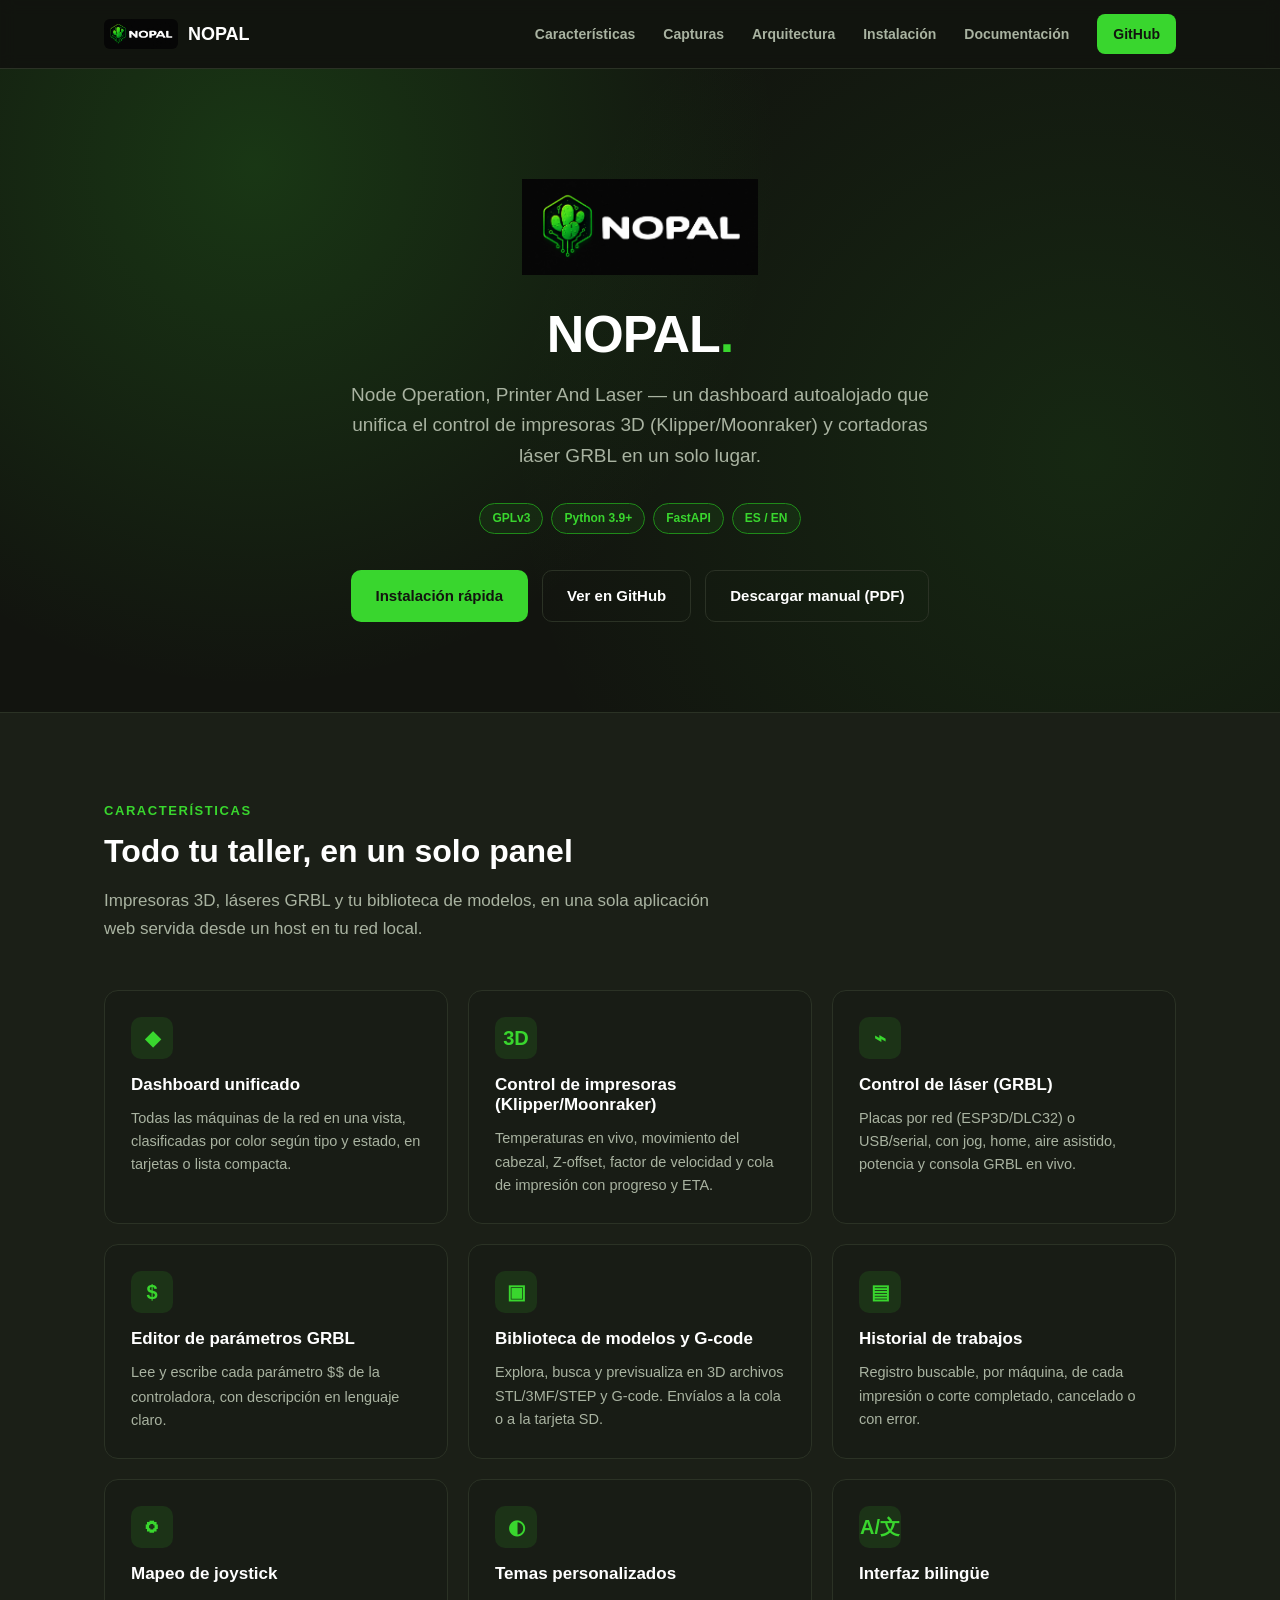
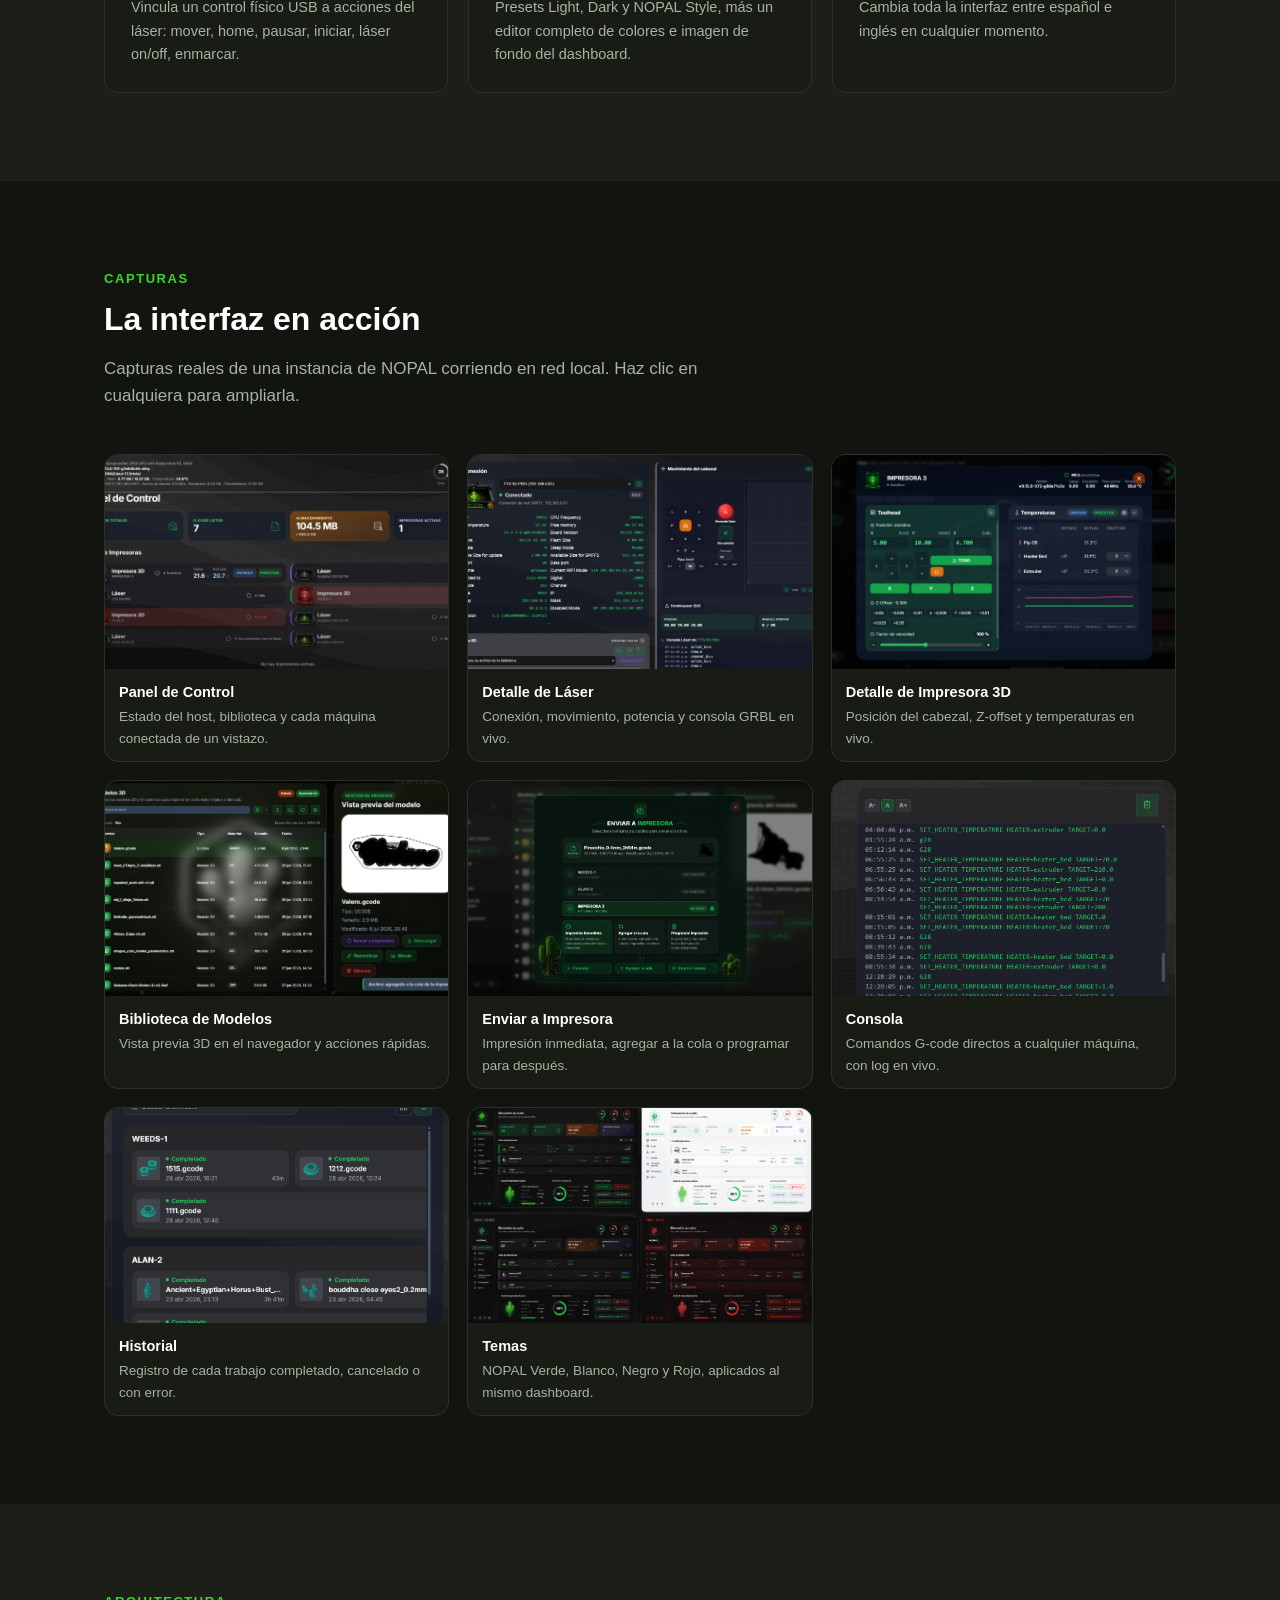
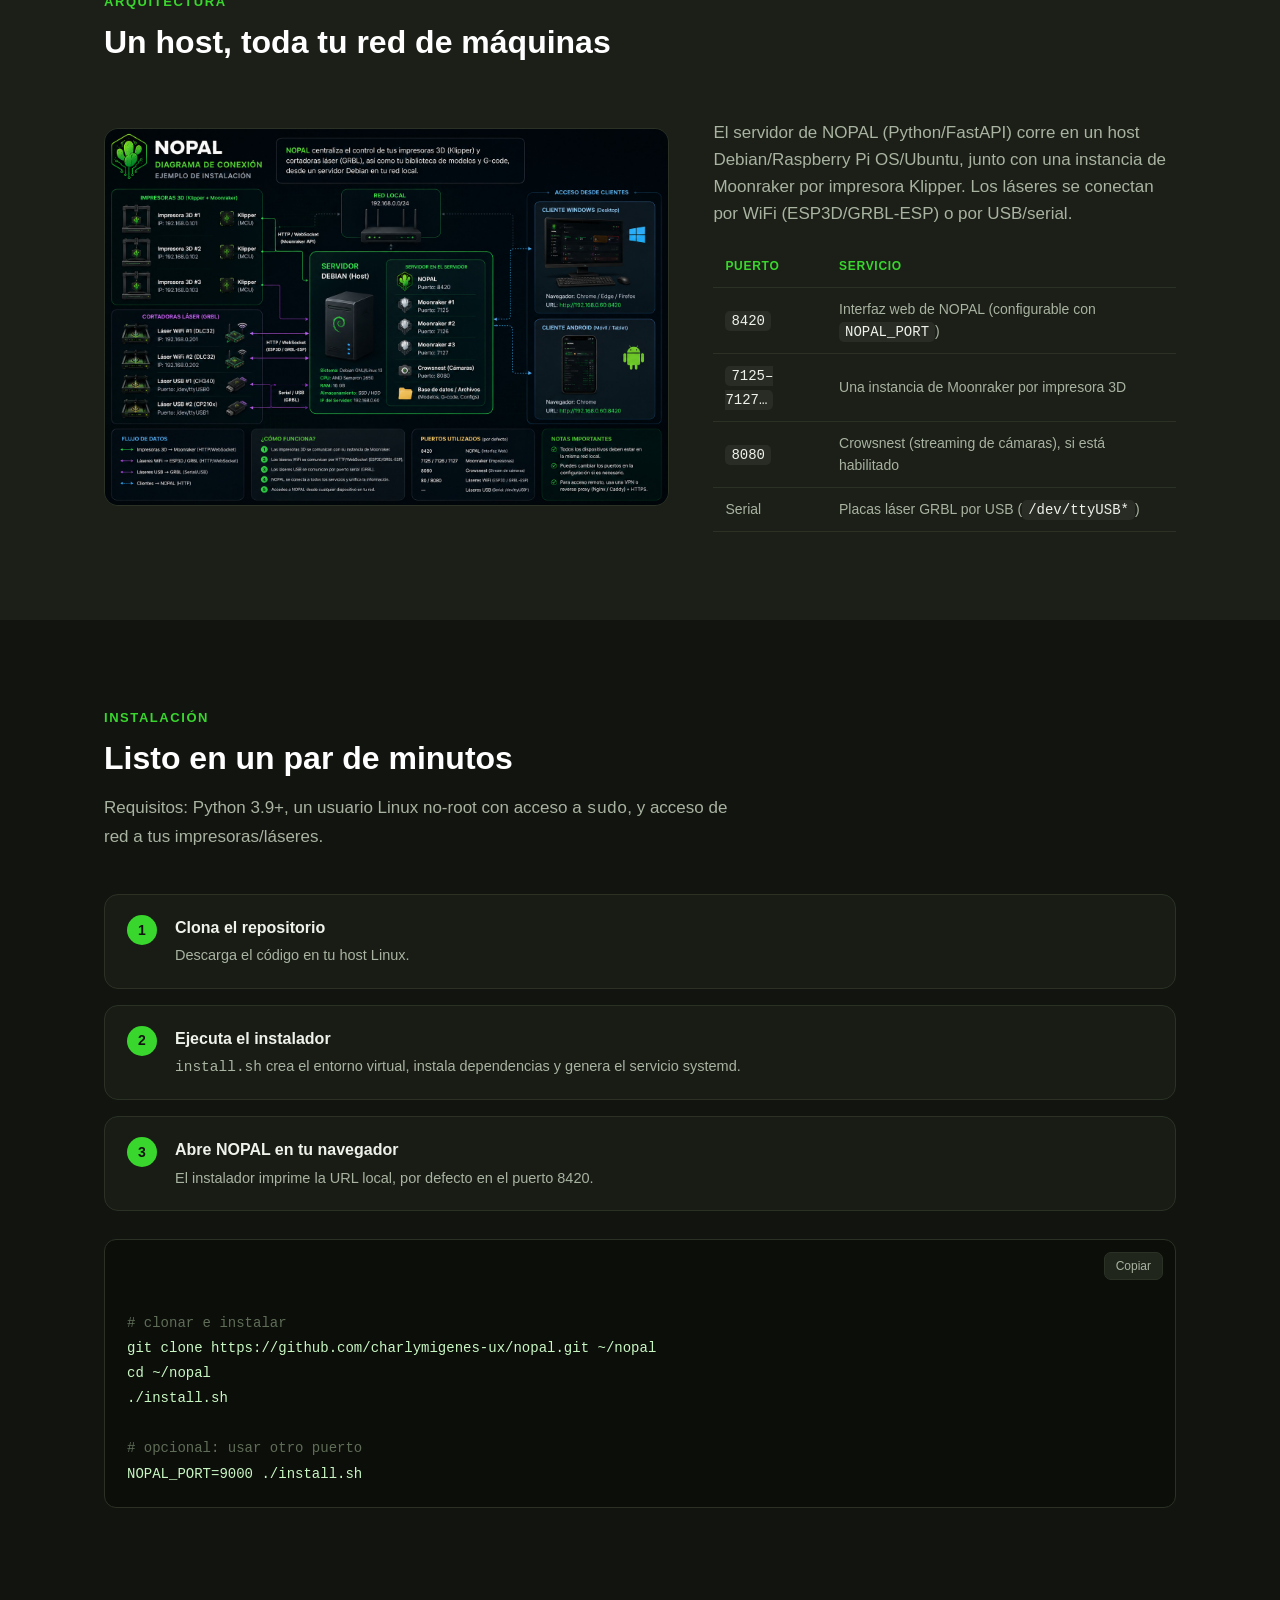
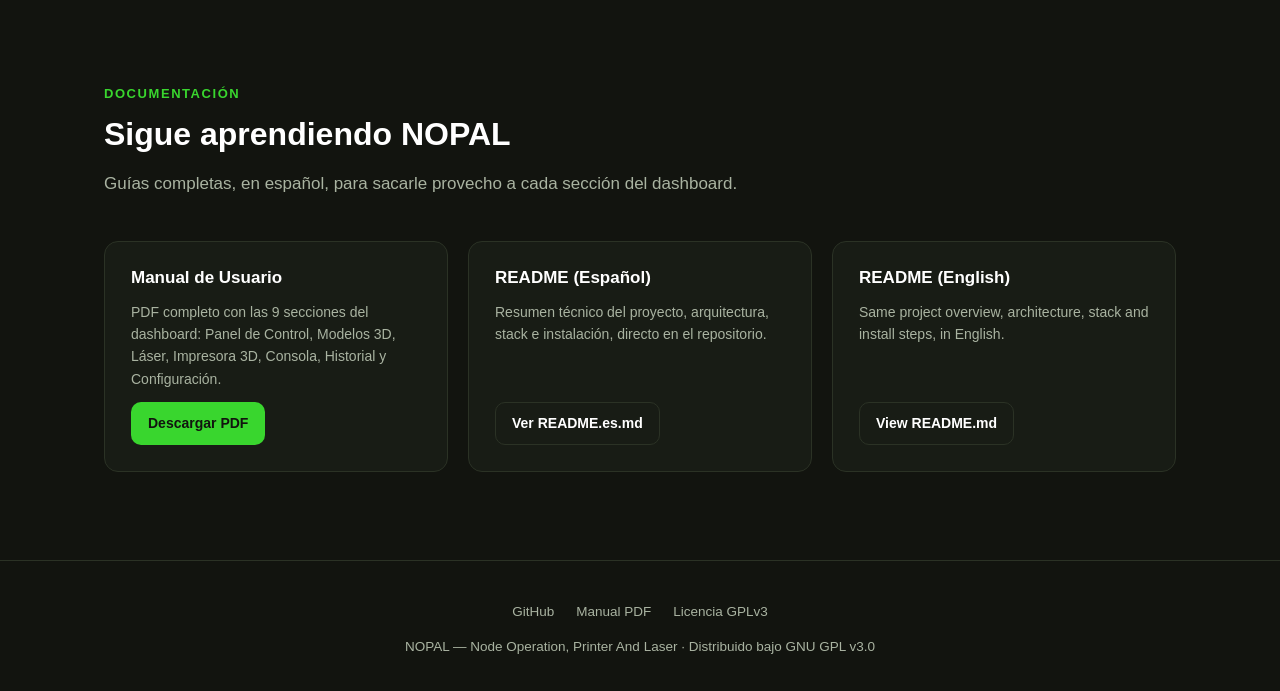
==== docs/index.html @ 67dca3c4 "Agregar sitio web de NOPAL Co-Authored-By: Claude Sonnet 5 <noreply@anthropic.com>" ====
<!DOCTYPE html>
<html lang="es">
<head>
<meta charset="UTF-8">
<meta name="viewport" content="width=device-width, initial-scale=1.0">
<title>NOPAL — Node Operation, Printer And Laser</title>
<meta name="description" content="Panel de control autoalojado que unifica impresoras 3D (Klipper/Moonraker) y cortadoras láser GRBL en un solo dashboard.">
<link rel="icon" href="assets/img/logo.jpg">
<style>
  :root{
    --green:#39D62E;
    --green-dark:#1f8a19;
    --ink:#12140f;
    --ink-soft:#1b1f17;
    --surface:#181c15;
    --surface-2:#20261c;
    --border:#2b3225;
    --text:#eef2ea;
    --text-dim:#a9b3a1;
    --radius:14px;
    --maxw:1120px;
  }
  *{box-sizing:border-box;}
  html{scroll-behavior:smooth;}
  body{
    margin:0;
    font-family:-apple-system,BlinkMacSystemFont,"Segoe UI",Roboto,Helvetica,Arial,sans-serif;
    background:var(--ink);
    color:var(--text);
    line-height:1.6;
  }
  a{color:var(--green);text-decoration:none;}
  a:hover{text-decoration:underline;}
  img{max-width:100%;display:block;}
  .wrap{max-width:var(--maxw);margin:0 auto;padding:0 24px;}
  section{padding:88px 0;}
  h1,h2,h3{line-height:1.2;margin:0 0 12px;}
  h2{font-size:32px;color:#fff;}
  .eyebrow{
    color:var(--green);
    font-size:13px;
    font-weight:700;
    letter-spacing:.12em;
    text-transform:uppercase;
    margin-bottom:10px;
  }
  .lead{color:var(--text-dim);font-size:17px;max-width:640px;}

  /* NAV */
  header{
    position:sticky;top:0;z-index:50;
    background:rgba(18,20,15,0.9);
    backdrop-filter:blur(8px);
    border-bottom:1px solid var(--border);
  }
  nav.wrap{display:flex;align-items:center;justify-content:space-between;padding:14px 24px;}
  .brand{display:flex;align-items:center;gap:10px;font-weight:800;font-size:18px;color:#fff;}
  .brand img{height:30px;width:auto;border-radius:6px;}
  .navlinks{display:flex;gap:28px;align-items:center;}
  .navlinks a{color:var(--text-dim);font-size:14px;font-weight:600;}
  .navlinks a:hover{color:var(--text);text-decoration:none;}
  .navlinks a.cta{
    color:var(--ink);background:var(--green);padding:9px 16px;border-radius:8px;
  }
  .navlinks a.cta:hover{background:#4ee641;text-decoration:none;}
  #menu-toggle{display:none;}
  .burger{display:none;background:none;border:1px solid var(--border);color:#fff;border-radius:8px;padding:8px 10px;font-size:18px;cursor:pointer;}

  /* HERO */
  .hero{
    padding:110px 0 90px;
    background:
      radial-gradient(circle at 20% 15%, rgba(57,214,46,0.18), transparent 45%),
      radial-gradient(circle at 85% 60%, rgba(57,214,46,0.10), transparent 50%),
      var(--ink);
    text-align:center;
    border-bottom:1px solid var(--border);
  }
  .hero img.logo{height:96px;width:auto;margin:0 auto 28px;}
  .hero h1{
    font-size:52px;font-weight:800;color:#fff;
    letter-spacing:-0.02em;
  }
  .hero h1 span{color:var(--green);}
  .hero .tagline{
    font-size:19px;color:var(--text-dim);max-width:620px;margin:14px auto 32px;
  }
  .badges{display:flex;gap:8px;justify-content:center;flex-wrap:wrap;margin-bottom:36px;}
  .badge{
    font-size:12px;font-weight:700;color:var(--green);
    border:1px solid var(--green-dark);background:rgba(57,214,46,0.08);
    padding:5px 12px;border-radius:999px;
  }
  .btnrow{display:flex;gap:14px;justify-content:center;flex-wrap:wrap;}
  .btn{
    display:inline-flex;align-items:center;gap:8px;
    padding:13px 24px;border-radius:10px;font-weight:700;font-size:15px;
    border:1px solid transparent;cursor:pointer;
  }
  .btn-primary{background:var(--green);color:var(--ink);}
  .btn-primary:hover{background:#4ee641;text-decoration:none;}
  .btn-outline{background:transparent;color:#fff;border-color:var(--border);}
  .btn-outline:hover{border-color:var(--green);text-decoration:none;color:var(--green);}

  /* FEATURES */
  .features{background:var(--ink-soft);}
  .grid-features{
    display:grid;grid-template-columns:repeat(3,1fr);gap:20px;margin-top:48px;
  }
  .fcard{
    background:var(--surface);border:1px solid var(--border);border-radius:var(--radius);
    padding:26px;
  }
  .ficon{
    width:42px;height:42px;border-radius:10px;
    background:rgba(57,214,46,0.12);color:var(--green);
    display:flex;align-items:center;justify-content:center;
    font-size:20px;margin-bottom:16px;font-weight:800;
  }
  .fcard h3{font-size:17px;color:#fff;}
  .fcard p{color:var(--text-dim);font-size:14.5px;margin:0;}

  /* ARCHITECTURE */
  .arch{
    display:grid;grid-template-columns:1.1fr 0.9fr;gap:44px;align-items:center;margin-top:40px;
  }
  .arch img{border-radius:var(--radius);border:1px solid var(--border);}
  table.ports{width:100%;border-collapse:collapse;font-size:14px;}
  table.ports th, table.ports td{
    text-align:left;padding:10px 12px;border-bottom:1px solid var(--border);
  }
  table.ports th{color:var(--green);font-size:12px;text-transform:uppercase;letter-spacing:.06em;}
  table.ports td{color:var(--text-dim);}
  table.ports code{color:var(--text);background:rgba(255,255,255,0.06);padding:2px 6px;border-radius:5px;}

  /* GALLERY */
  .gallery{background:var(--ink);}
  .grid-gallery{
    display:grid;grid-template-columns:repeat(3,1fr);gap:18px;margin-top:44px;
  }
  .gitem{
    background:var(--surface);border:1px solid var(--border);border-radius:var(--radius);
    overflow:hidden;cursor:zoom-in;transition:transform .15s ease, border-color .15s ease;
  }
  .gitem:hover{transform:translateY(-3px);border-color:var(--green-dark);}
  .gitem img{aspect-ratio:16/10;object-fit:cover;width:100%;}
  .gitem .cap{padding:12px 14px;font-size:13.5px;color:var(--text-dim);}
  .gitem .cap b{color:#fff;display:block;font-size:14.5px;margin-bottom:2px;}

  /* LIGHTBOX */
  .lightbox{
    display:none;position:fixed;inset:0;background:rgba(5,7,4,0.92);
    z-index:100;align-items:center;justify-content:center;padding:40px;
  }
  .lightbox.open{display:flex;}
  .lightbox img{max-width:min(1100px,92vw);max-height:86vh;border-radius:10px;border:1px solid var(--border);}
  .lightbox .close{
    position:absolute;top:24px;right:32px;color:#fff;font-size:32px;cursor:pointer;
    background:none;border:none;line-height:1;
  }

  /* INSTALL */
  .install{background:var(--ink-soft);}
  .steps{margin-top:44px;display:grid;gap:16px;}
  .step{
    display:flex;gap:18px;background:var(--surface);border:1px solid var(--border);
    border-radius:var(--radius);padding:20px 22px;align-items:flex-start;
  }
  .stepnum{
    flex:none;width:30px;height:30px;border-radius:50%;background:var(--green);color:var(--ink);
    display:flex;align-items:center;justify-content:center;font-weight:800;font-size:14px;
  }
  .step p{margin:4px 0 0;color:var(--text-dim);font-size:14.5px;}
  .codebox{
    position:relative;background:#0c0e09;border:1px solid var(--border);border-radius:12px;
    padding:20px 22px;margin-top:28px;font-family:"SFMono-Regular",Consolas,Menlo,monospace;
    font-size:14px;color:#c9f7c4;overflow-x:auto;white-space:pre;line-height:1.8;
  }
  .codebox .copy{
    position:absolute;top:12px;right:12px;background:var(--surface-2);color:var(--text-dim);
    border:1px solid var(--border);border-radius:7px;padding:6px 11px;font-size:12px;cursor:pointer;
  }
  .codebox .copy:hover{color:#fff;border-color:var(--green);}
  .codebox .muted{color:#5f6d58;}

  /* DOCS */
  .docs .grid-docs{
    display:grid;grid-template-columns:repeat(3,1fr);gap:20px;margin-top:44px;
  }
  .dcard{
    background:var(--surface);border:1px solid var(--border);border-radius:var(--radius);
    padding:26px;display:flex;flex-direction:column;gap:12px;
  }
  .dcard h3{color:#fff;font-size:17px;margin:0;}
  .dcard p{color:var(--text-dim);font-size:14px;margin:0;flex:1;}
  .dcard a.btn{align-self:flex-start;padding:9px 16px;font-size:14px;}

  footer{
    border-top:1px solid var(--border);padding:40px 0;text-align:center;
    color:var(--text-dim);font-size:13.5px;
  }
  footer .flinks{display:flex;gap:22px;justify-content:center;margin-bottom:14px;flex-wrap:wrap;}
  footer .flinks a{color:var(--text-dim);}
  footer .flinks a:hover{color:var(--green);}

  @media (max-width:860px){
    .navlinks{
      position:fixed;top:62px;left:0;right:0;background:var(--ink-soft);
      border-bottom:1px solid var(--border);flex-direction:column;align-items:flex-start;
      padding:18px 24px;gap:16px;transform:translateY(-140%);transition:transform .2s ease;
    }
    #menu-toggle:checked ~ .navlinks{transform:translateY(0);}
    .burger{display:block;}
    .hero h1{font-size:36px;}
    .grid-features{grid-template-columns:1fr;}
    .arch{grid-template-columns:1fr;}
    .grid-gallery{grid-template-columns:1fr 1fr;}
    .grid-docs{grid-template-columns:1fr;}
  }
  @media (max-width:560px){
    .grid-gallery{grid-template-columns:1fr;}
    section{padding:60px 0;}
  }
</style>
</head>
<body>

<header>
  <nav class="wrap">
    <div class="brand"><img src="assets/img/logo.jpg" alt="NOPAL"> NOPAL</div>
    <input type="checkbox" id="menu-toggle" style="display:none;">
    <label class="burger" for="menu-toggle">☰</label>
    <div class="navlinks">
      <a href="#caracteristicas">Características</a>
      <a href="#capturas">Capturas</a>
      <a href="#arquitectura">Arquitectura</a>
      <a href="#instalacion">Instalación</a>
      <a href="#documentacion">Documentación</a>
      <a class="cta" href="https://github.com/charlymigenes-ux/nopal" target="_blank" rel="noopener">GitHub</a>
    </div>
  </nav>
</header>

<section class="hero">
  <div class="wrap">
    <img class="logo" src="assets/img/logo.jpg" alt="NOPAL logo">
    <h1>NOPAL<span>.</span></h1>
    <p class="tagline">Node Operation, Printer And Laser — un dashboard autoalojado que unifica el control de
      impresoras 3D (Klipper/Moonraker) y cortadoras láser GRBL en un solo lugar.</p>
    <div class="badges">
      <span class="badge">GPLv3</span>
      <span class="badge">Python 3.9+</span>
      <span class="badge">FastAPI</span>
      <span class="badge">ES / EN</span>
    </div>
    <div class="btnrow">
      <a class="btn btn-primary" href="#instalacion">Instalación rápida</a>
      <a class="btn btn-outline" href="https://github.com/charlymigenes-ux/nopal" target="_blank" rel="noopener">Ver en GitHub</a>
      <a class="btn btn-outline" href="manual/NOPAL_Manual_Usuario.pdf" target="_blank">Descargar manual (PDF)</a>
    </div>
  </div>
</section>

<section class="features" id="caracteristicas">
  <div class="wrap">
    <div class="eyebrow">Características</div>
    <h2>Todo tu taller, en un solo panel</h2>
    <p class="lead">Impresoras 3D, láseres GRBL y tu biblioteca de modelos, en una sola aplicación web servida desde
      un host en tu red local.</p>
    <div class="grid-features">
      <div class="fcard">
        <div class="ficon">◆</div>
        <h3>Dashboard unificado</h3>
        <p>Todas las máquinas de la red en una vista, clasificadas por color según tipo y estado, en tarjetas o lista compacta.</p>
      </div>
      <div class="fcard">
        <div class="ficon">3D</div>
        <h3>Control de impresoras (Klipper/Moonraker)</h3>
        <p>Temperaturas en vivo, movimiento del cabezal, Z-offset, factor de velocidad y cola de impresión con progreso y ETA.</p>
      </div>
      <div class="fcard">
        <div class="ficon">⌁</div>
        <h3>Control de láser (GRBL)</h3>
        <p>Placas por red (ESP3D/DLC32) o USB/serial, con jog, home, aire asistido, potencia y consola GRBL en vivo.</p>
      </div>
      <div class="fcard">
        <div class="ficon">$</div>
        <h3>Editor de parámetros GRBL</h3>
        <p>Lee y escribe cada parámetro <code>$$</code> de la controladora, con descripción en lenguaje claro.</p>
      </div>
      <div class="fcard">
        <div class="ficon">▣</div>
        <h3>Biblioteca de modelos y G-code</h3>
        <p>Explora, busca y previsualiza en 3D archivos STL/3MF/STEP y G-code. Envíalos a la cola o a la tarjeta SD.</p>
      </div>
      <div class="fcard">
        <div class="ficon">▤</div>
        <h3>Historial de trabajos</h3>
        <p>Registro buscable, por máquina, de cada impresión o corte completado, cancelado o con error.</p>
      </div>
      <div class="fcard">
        <div class="ficon">⭘</div>
        <h3>Mapeo de joystick</h3>
        <p>Vincula un control físico USB a acciones del láser: mover, home, pausar, iniciar, láser on/off, enmarcar.</p>
      </div>
      <div class="fcard">
        <div class="ficon">◐</div>
        <h3>Temas personalizados</h3>
        <p>Presets Light, Dark y NOPAL Style, más un editor completo de colores e imagen de fondo del dashboard.</p>
      </div>
      <div class="fcard">
        <div class="ficon">A/文</div>
        <h3>Interfaz bilingüe</h3>
        <p>Cambia toda la interfaz entre español e inglés en cualquier momento.</p>
      </div>
    </div>
  </div>
</section>

<section class="gallery" id="capturas">
  <div class="wrap">
    <div class="eyebrow">Capturas</div>
    <h2>La interfaz en acción</h2>
    <p class="lead">Capturas reales de una instancia de NOPAL corriendo en red local. Haz clic en cualquiera para ampliarla.</p>
    <div class="grid-gallery">
      <div class="gitem" data-full="assets/img/panel-control.png">
        <img src="assets/img/panel-control.png" alt="Panel de Control">
        <div class="cap"><b>Panel de Control</b>Estado del host, biblioteca y cada máquina conectada de un vistazo.</div>
      </div>
      <div class="gitem" data-full="assets/img/laser-detail.png">
        <img src="assets/img/laser-detail.png" alt="Detalle de láser">
        <div class="cap"><b>Detalle de Láser</b>Conexión, movimiento, potencia y consola GRBL en vivo.</div>
      </div>
      <div class="gitem" data-full="assets/img/printer-detail.png">
        <img src="assets/img/printer-detail.png" alt="Detalle de impresora 3D">
        <div class="cap"><b>Detalle de Impresora 3D</b>Posición del cabezal, Z-offset y temperaturas en vivo.</div>
      </div>
      <div class="gitem" data-full="assets/img/models-library.jpg">
        <img src="assets/img/models-library.jpg" alt="Biblioteca de modelos">
        <div class="cap"><b>Biblioteca de Modelos</b>Vista previa 3D en el navegador y acciones rápidas.</div>
      </div>
      <div class="gitem" data-full="assets/img/send-to-printer.jpg">
        <img src="assets/img/send-to-printer.jpg" alt="Enviar a impresora">
        <div class="cap"><b>Enviar a Impresora</b>Impresión inmediata, agregar a la cola o programar para después.</div>
      </div>
      <div class="gitem" data-full="assets/img/console.png">
        <img src="assets/img/console.png" alt="Consola">
        <div class="cap"><b>Consola</b>Comandos G-code directos a cualquier máquina, con log en vivo.</div>
      </div>
      <div class="gitem" data-full="assets/img/history.png">
        <img src="assets/img/history.png" alt="Historial de impresión">
        <div class="cap"><b>Historial</b>Registro de cada trabajo completado, cancelado o con error.</div>
      </div>
      <div class="gitem" data-full="assets/img/themes.jpg">
        <img src="assets/img/themes.jpg" alt="Temas">
        <div class="cap"><b>Temas</b>NOPAL Verde, Blanco, Negro y Rojo, aplicados al mismo dashboard.</div>
      </div>
    </div>
  </div>
</section>

<section class="install" id="arquitectura">
  <div class="wrap">
    <div class="eyebrow">Arquitectura</div>
    <h2>Un host, toda tu red de máquinas</h2>
    <div class="arch">
      <img src="assets/img/network-diagram.jpg" alt="Diagrama de red de NOPAL">
      <div>
        <p class="lead" style="margin-bottom:20px;">El servidor de NOPAL (Python/FastAPI) corre en un host Debian/Raspberry Pi OS/Ubuntu,
          junto con una instancia de Moonraker por impresora Klipper. Los láseres se conectan por WiFi
          (ESP3D/GRBL-ESP) o por USB/serial.</p>
        <table class="ports">
          <tr><th>Puerto</th><th>Servicio</th></tr>
          <tr><td><code>8420</code></td><td>Interfaz web de NOPAL (configurable con <code>NOPAL_PORT</code>)</td></tr>
          <tr><td><code>7125–7127…</code></td><td>Una instancia de Moonraker por impresora 3D</td></tr>
          <tr><td><code>8080</code></td><td>Crowsnest (streaming de cámaras), si está habilitado</td></tr>
          <tr><td>Serial</td><td>Placas láser GRBL por USB (<code>/dev/ttyUSB*</code>)</td></tr>
        </table>
      </div>
    </div>
  </div>
</section>

<section class="install" id="instalacion" style="background:var(--ink);">
  <div class="wrap">
    <div class="eyebrow">Instalación</div>
    <h2>Listo en un par de minutos</h2>
    <p class="lead">Requisitos: Python 3.9+, un usuario Linux no-root con acceso a <code>sudo</code>, y acceso de red a tus impresoras/láseres.</p>
    <div class="steps">
      <div class="step">
        <div class="stepnum">1</div>
        <div><b>Clona el repositorio</b><p>Descarga el código en tu host Linux.</p></div>
      </div>
      <div class="step">
        <div class="stepnum">2</div>
        <div><b>Ejecuta el instalador</b><p><code>install.sh</code> crea el entorno virtual, instala dependencias y genera el servicio systemd.</p></div>
      </div>
      <div class="step">
        <div class="stepnum">3</div>
        <div><b>Abre NOPAL en tu navegador</b><p>El instalador imprime la URL local, por defecto en el puerto 8420.</p></div>
      </div>
    </div>
    <div class="codebox">
      <button class="copy" onclick="copyCode(this)">Copiar</button>
<span class="muted"># clonar e instalar</span>
git clone https://github.com/charlymigenes-ux/nopal.git ~/nopal
cd ~/nopal
./install.sh

<span class="muted"># opcional: usar otro puerto</span>
NOPAL_PORT=9000 ./install.sh</div>
  </div>
</section>

<section class="docs" id="documentacion">
  <div class="wrap">
    <div class="eyebrow">Documentación</div>
    <h2>Sigue aprendiendo NOPAL</h2>
    <p class="lead">Guías completas, en español, para sacarle provecho a cada sección del dashboard.</p>
    <div class="grid-docs">
      <div class="dcard">
        <h3>Manual de Usuario</h3>
        <p>PDF completo con las 9 secciones del dashboard: Panel de Control, Modelos 3D, Láser, Impresora 3D, Consola, Historial y Configuración.</p>
        <a class="btn btn-primary" href="manual/NOPAL_Manual_Usuario.pdf" target="_blank">Descargar PDF</a>
      </div>
      <div class="dcard">
        <h3>README (Español)</h3>
        <p>Resumen técnico del proyecto, arquitectura, stack e instalación, directo en el repositorio.</p>
        <a class="btn btn-outline" href="https://github.com/charlymigenes-ux/nopal/blob/main/README.es.md" target="_blank">Ver README.es.md</a>
      </div>
      <div class="dcard">
        <h3>README (English)</h3>
        <p>Same project overview, architecture, stack and install steps, in English.</p>
        <a class="btn btn-outline" href="https://github.com/charlymigenes-ux/nopal/blob/main/README.md" target="_blank">View README.md</a>
      </div>
    </div>
  </div>
</section>

<footer>
  <div class="wrap">
    <div class="flinks">
      <a href="https://github.com/charlymigenes-ux/nopal" target="_blank" rel="noopener">GitHub</a>
      <a href="manual/NOPAL_Manual_Usuario.pdf" target="_blank">Manual PDF</a>
      <a href="https://github.com/charlymigenes-ux/nopal/blob/main/LICENSE" target="_blank" rel="noopener">Licencia GPLv3</a>
    </div>
    NOPAL — Node Operation, Printer And Laser · Distribuido bajo GNU GPL v3.0
  </div>
</footer>

<div class="lightbox" id="lightbox">
  <button class="close" onclick="closeLightbox()">&times;</button>
  <img id="lightbox-img" src="" alt="">
</div>

<script>
  document.querySelectorAll('.gitem').forEach(function(el){
    el.addEventListener('click', function(){
      var full = el.getAttribute('data-full');
      document.getElementById('lightbox-img').src = full;
      document.getElementById('lightbox').classList.add('open');
    });
  });
  function closeLightbox(){
    document.getElementById('lightbox').classList.remove('open');
  }
  document.getElementById('lightbox').addEventListener('click', function(e){
    if(e.target === this) closeLightbox();
  });
  document.addEventListener('keydown', function(e){
    if(e.key === 'Escape') closeLightbox();
  });
  // close mobile menu after clicking a link
  document.querySelectorAll('.navlinks a').forEach(function(a){
    a.addEventListener('click', function(){
      document.getElementById('menu-toggle').checked = false;
    });
  });
  function copyCode(btn){
    var box = btn.parentElement;
    var text = box.innerText.replace('Copiar','').trim();
    navigator.clipboard.writeText(text).then(function(){
      var old = btn.innerText;
      btn.innerText = '¡Copiado!';
      setTimeout(function(){ btn.innerText = old; }, 1500);
    });
  }
</script>

</body>
</html>
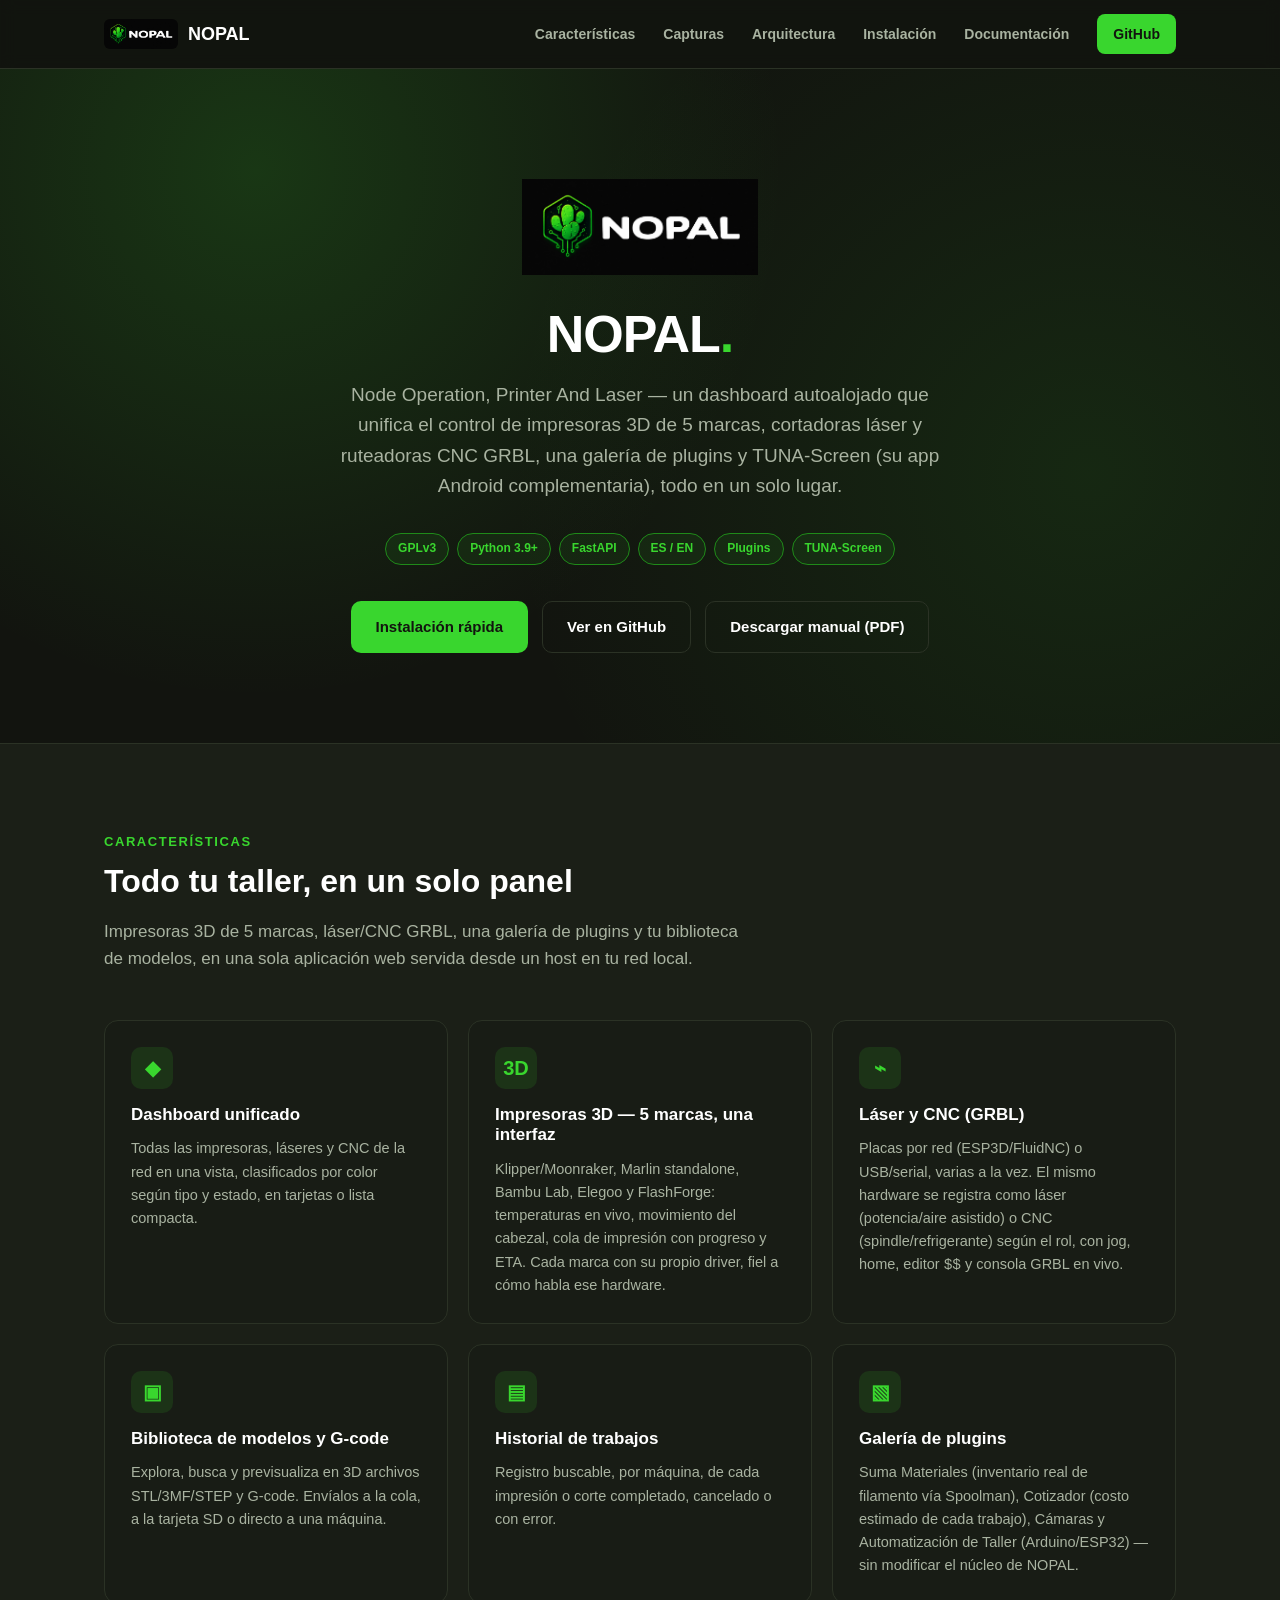
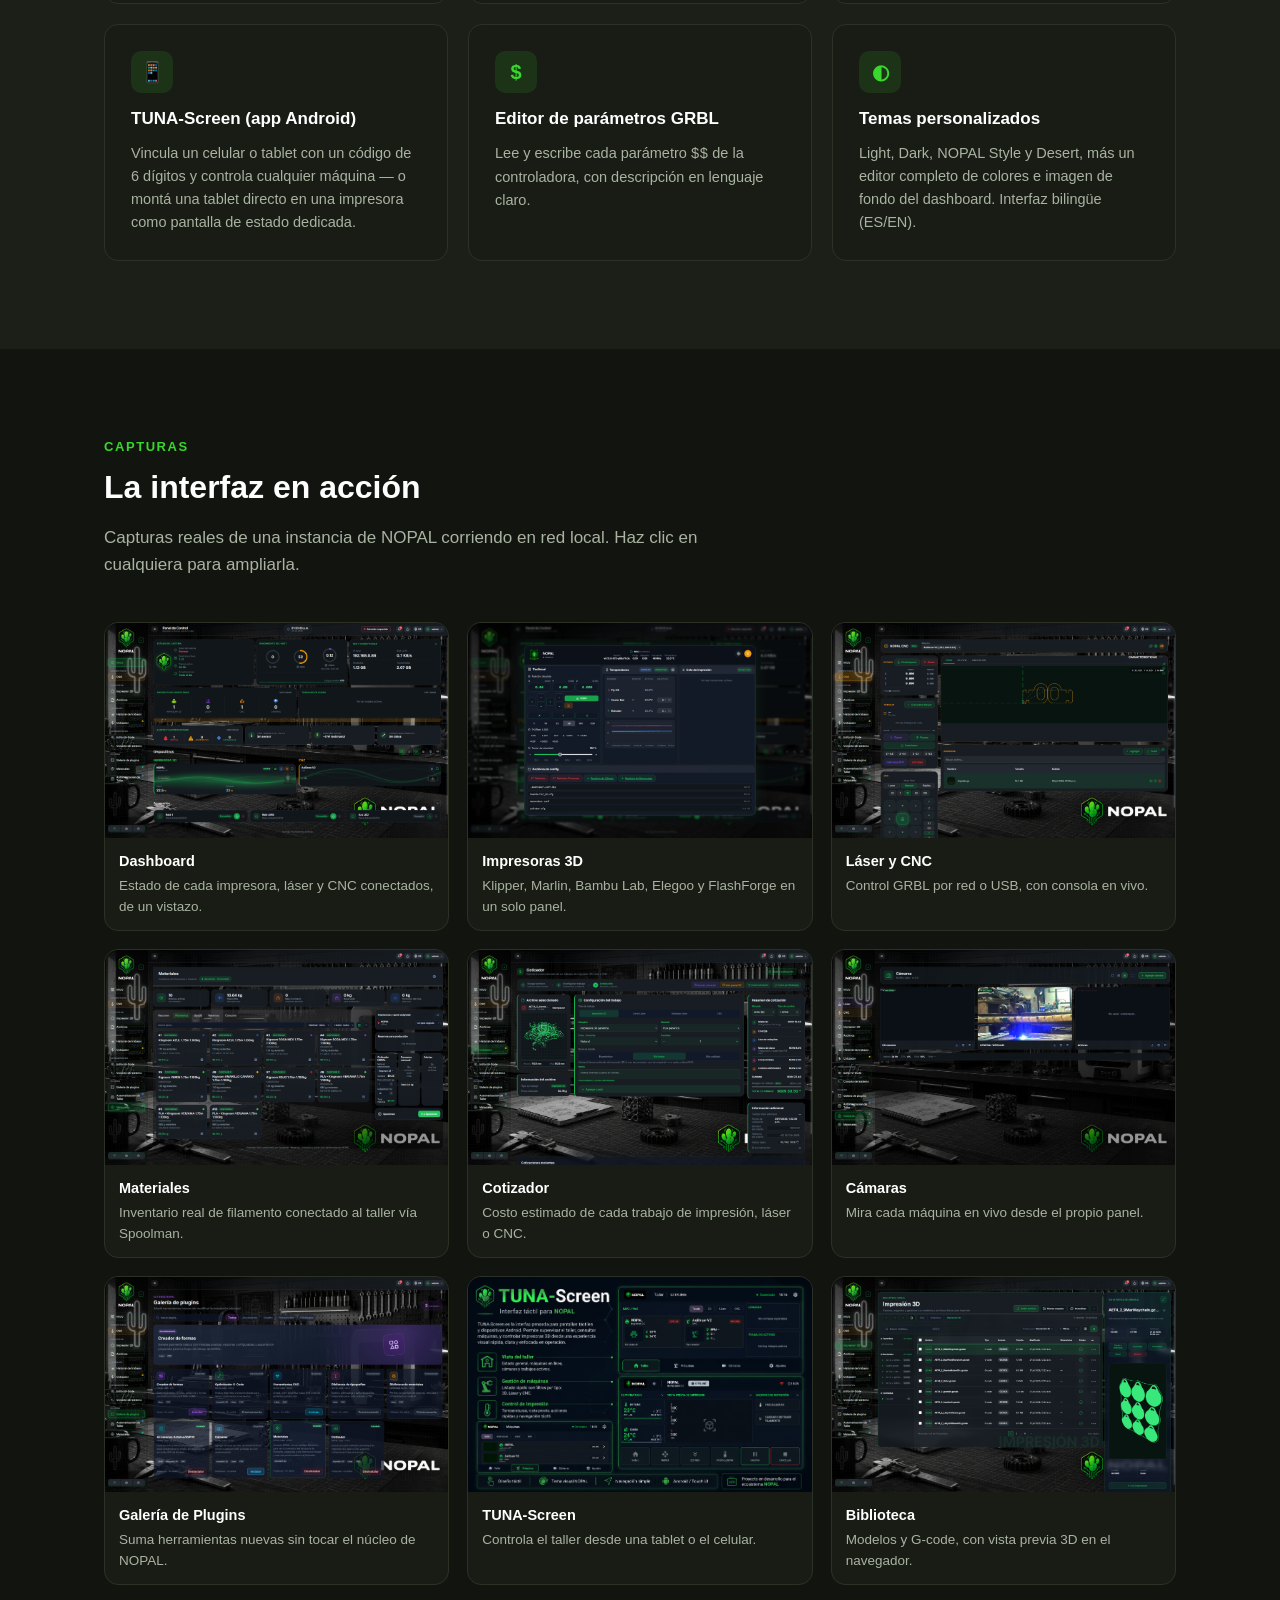
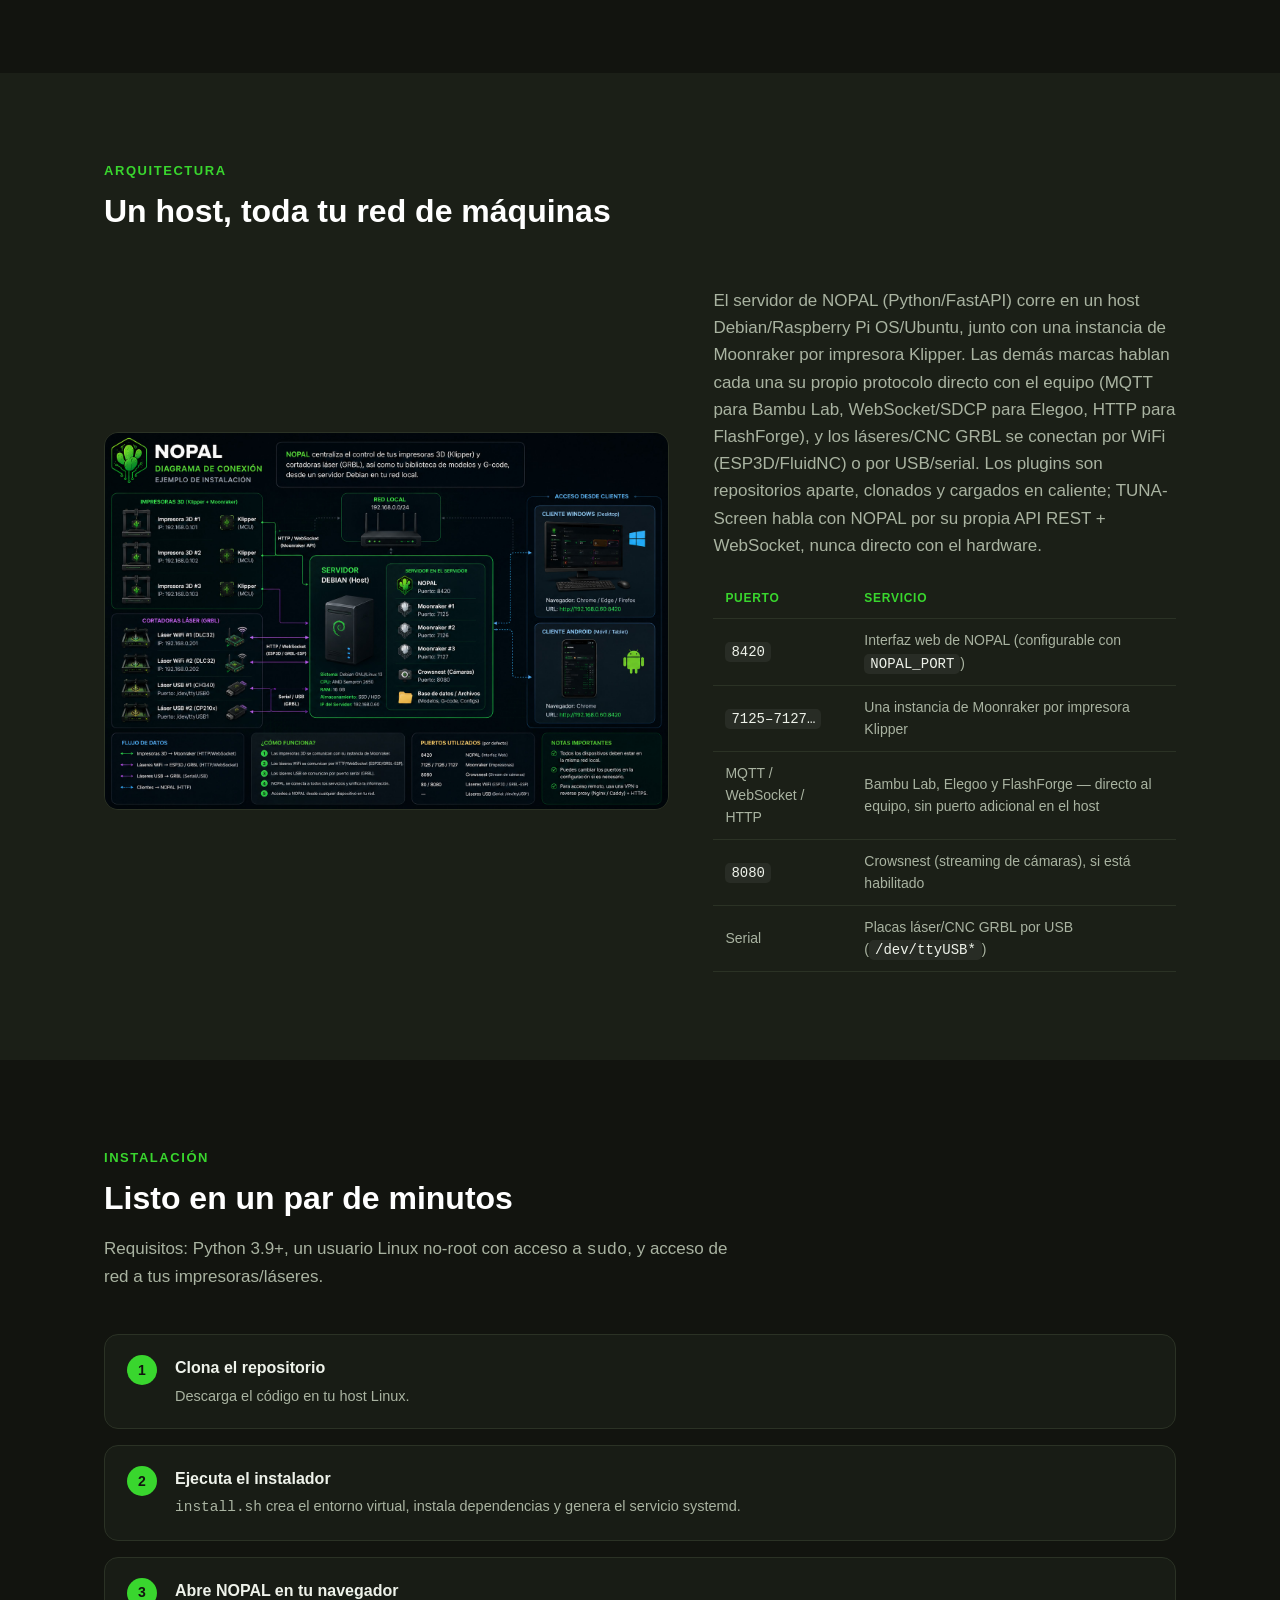
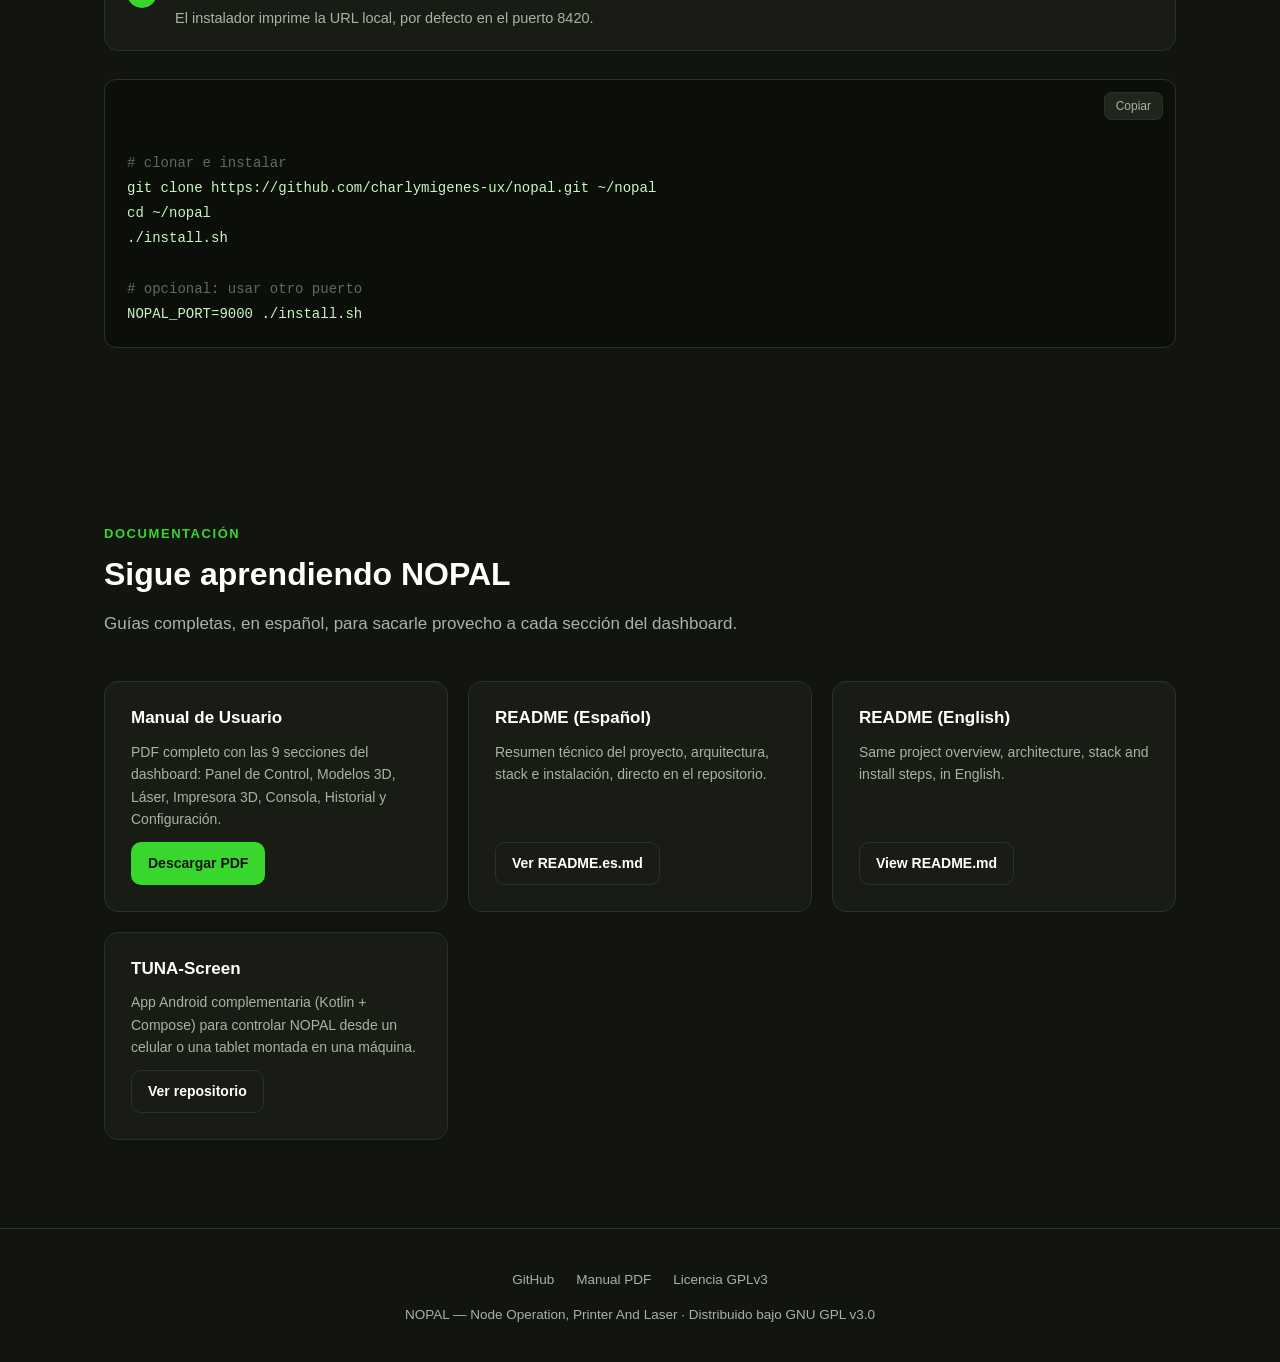
==== commit e29d1dc5: "fix: comando real de SD en láser, selector Memoria/Cola, y refresco del sitio - /api/laser/sd/run es" ====
--- a/docs/index.html
+++ b/docs/index.html
@@ -4,7 +4,7 @@
 <meta charset="UTF-8">
 <meta name="viewport" content="width=device-width, initial-scale=1.0">
 <title>NOPAL — Node Operation, Printer And Laser</title>
-<meta name="description" content="Panel de control autoalojado que unifica impresoras 3D (Klipper/Moonraker) y cortadoras láser GRBL en un solo dashboard.">
+<meta name="description" content="Panel de control autoalojado que unifica impresoras 3D (Klipper, Marlin, Bambu Lab, Elegoo, FlashForge), láser/CNC GRBL, plugins y una app Android complementaria en un solo dashboard.">
 <link rel="icon" href="assets/img/logo.jpg">
 <style>
   :root{
@@ -246,12 +246,15 @@
     <img class="logo" src="assets/img/logo.jpg" alt="NOPAL logo">
     <h1>NOPAL<span>.</span></h1>
     <p class="tagline">Node Operation, Printer And Laser — un dashboard autoalojado que unifica el control de
-      impresoras 3D (Klipper/Moonraker) y cortadoras láser GRBL en un solo lugar.</p>
+      impresoras 3D de 5 marcas, cortadoras láser y ruteadoras CNC GRBL, una galería de plugins y
+      TUNA-Screen (su app Android complementaria), todo en un solo lugar.</p>
     <div class="badges">
       <span class="badge">GPLv3</span>
       <span class="badge">Python 3.9+</span>
       <span class="badge">FastAPI</span>
       <span class="badge">ES / EN</span>
+      <span class="badge">Plugins</span>
+      <span class="badge">TUNA-Screen</span>
     </div>
     <div class="btnrow">
       <a class="btn btn-primary" href="#instalacion">Instalación rápida</a>
@@ -265,23 +268,43 @@
   <div class="wrap">
     <div class="eyebrow">Características</div>
     <h2>Todo tu taller, en un solo panel</h2>
-    <p class="lead">Impresoras 3D, láseres GRBL y tu biblioteca de modelos, en una sola aplicación web servida desde
-      un host en tu red local.</p>
+    <p class="lead">Impresoras 3D de 5 marcas, láser/CNC GRBL, una galería de plugins y tu biblioteca de modelos,
+      en una sola aplicación web servida desde un host en tu red local.</p>
     <div class="grid-features">
       <div class="fcard">
         <div class="ficon">◆</div>
         <h3>Dashboard unificado</h3>
-        <p>Todas las máquinas de la red en una vista, clasificadas por color según tipo y estado, en tarjetas o lista compacta.</p>
+        <p>Todas las impresoras, láseres y CNC de la red en una vista, clasificados por color según tipo y estado, en tarjetas o lista compacta.</p>
       </div>
       <div class="fcard">
         <div class="ficon">3D</div>
-        <h3>Control de impresoras (Klipper/Moonraker)</h3>
-        <p>Temperaturas en vivo, movimiento del cabezal, Z-offset, factor de velocidad y cola de impresión con progreso y ETA.</p>
+        <h3>Impresoras 3D — 5 marcas, una interfaz</h3>
+        <p>Klipper/Moonraker, Marlin standalone, Bambu Lab, Elegoo y FlashForge: temperaturas en vivo, movimiento del cabezal, cola de impresión con progreso y ETA. Cada marca con su propio driver, fiel a cómo habla ese hardware.</p>
       </div>
       <div class="fcard">
         <div class="ficon">⌁</div>
-        <h3>Control de láser (GRBL)</h3>
-        <p>Placas por red (ESP3D/DLC32) o USB/serial, con jog, home, aire asistido, potencia y consola GRBL en vivo.</p>
+        <h3>Láser y CNC (GRBL)</h3>
+        <p>Placas por red (ESP3D/FluidNC) o USB/serial, varias a la vez. El mismo hardware se registra como láser (potencia/aire asistido) o CNC (spindle/refrigerante) según el rol, con jog, home, editor <code>$$</code> y consola GRBL en vivo.</p>
+      </div>
+      <div class="fcard">
+        <div class="ficon">▣</div>
+        <h3>Biblioteca de modelos y G-code</h3>
+        <p>Explora, busca y previsualiza en 3D archivos STL/3MF/STEP y G-code. Envíalos a la cola, a la tarjeta SD o directo a una máquina.</p>
+      </div>
+      <div class="fcard">
+        <div class="ficon">▤</div>
+        <h3>Historial de trabajos</h3>
+        <p>Registro buscable, por máquina, de cada impresión o corte completado, cancelado o con error.</p>
+      </div>
+      <div class="fcard">
+        <div class="ficon">▧</div>
+        <h3>Galería de plugins</h3>
+        <p>Suma Materiales (inventario real de filamento vía Spoolman), Cotizador (costo estimado de cada trabajo), Cámaras y Automatización de Taller (Arduino/ESP32) — sin modificar el núcleo de NOPAL.</p>
+      </div>
+      <div class="fcard">
+        <div class="ficon">📱</div>
+        <h3>TUNA-Screen (app Android)</h3>
+        <p>Vincula un celular o tablet con un código de 6 dígitos y controla cualquier máquina — o montá una tablet directo en una impresora como pantalla de estado dedicada.</p>
       </div>
       <div class="fcard">
         <div class="ficon">$</div>
@@ -289,29 +312,9 @@
         <p>Lee y escribe cada parámetro <code>$$</code> de la controladora, con descripción en lenguaje claro.</p>
       </div>
       <div class="fcard">
-        <div class="ficon">▣</div>
-        <h3>Biblioteca de modelos y G-code</h3>
-        <p>Explora, busca y previsualiza en 3D archivos STL/3MF/STEP y G-code. Envíalos a la cola o a la tarjeta SD.</p>
-      </div>
-      <div class="fcard">
-        <div class="ficon">▤</div>
-        <h3>Historial de trabajos</h3>
-        <p>Registro buscable, por máquina, de cada impresión o corte completado, cancelado o con error.</p>
-      </div>
-      <div class="fcard">
-        <div class="ficon">⭘</div>
-        <h3>Mapeo de joystick</h3>
-        <p>Vincula un control físico USB a acciones del láser: mover, home, pausar, iniciar, láser on/off, enmarcar.</p>
-      </div>
-      <div class="fcard">
         <div class="ficon">◐</div>
         <h3>Temas personalizados</h3>
-        <p>Presets Light, Dark y NOPAL Style, más un editor completo de colores e imagen de fondo del dashboard.</p>
-      </div>
-      <div class="fcard">
-        <div class="ficon">A/文</div>
-        <h3>Interfaz bilingüe</h3>
-        <p>Cambia toda la interfaz entre español e inglés en cualquier momento.</p>
+        <p>Light, Dark, NOPAL Style y Desert, más un editor completo de colores e imagen de fondo del dashboard. Interfaz bilingüe (ES/EN).</p>
       </div>
     </div>
   </div>
@@ -323,37 +326,41 @@
     <h2>La interfaz en acción</h2>
     <p class="lead">Capturas reales de una instancia de NOPAL corriendo en red local. Haz clic en cualquiera para ampliarla.</p>
     <div class="grid-gallery">
-      <div class="gitem" data-full="assets/img/panel-control.png">
-        <img src="assets/img/panel-control.png" alt="Panel de Control">
-        <div class="cap"><b>Panel de Control</b>Estado del host, biblioteca y cada máquina conectada de un vistazo.</div>
-      </div>
-      <div class="gitem" data-full="assets/img/laser-detail.png">
-        <img src="assets/img/laser-detail.png" alt="Detalle de láser">
-        <div class="cap"><b>Detalle de Láser</b>Conexión, movimiento, potencia y consola GRBL en vivo.</div>
-      </div>
-      <div class="gitem" data-full="assets/img/printer-detail.png">
-        <img src="assets/img/printer-detail.png" alt="Detalle de impresora 3D">
-        <div class="cap"><b>Detalle de Impresora 3D</b>Posición del cabezal, Z-offset y temperaturas en vivo.</div>
-      </div>
-      <div class="gitem" data-full="assets/img/models-library.jpg">
-        <img src="assets/img/models-library.jpg" alt="Biblioteca de modelos">
-        <div class="cap"><b>Biblioteca de Modelos</b>Vista previa 3D en el navegador y acciones rápidas.</div>
-      </div>
-      <div class="gitem" data-full="assets/img/send-to-printer.jpg">
-        <img src="assets/img/send-to-printer.jpg" alt="Enviar a impresora">
-        <div class="cap"><b>Enviar a Impresora</b>Impresión inmediata, agregar a la cola o programar para después.</div>
-      </div>
-      <div class="gitem" data-full="assets/img/console.png">
-        <img src="assets/img/console.png" alt="Consola">
-        <div class="cap"><b>Consola</b>Comandos G-code directos a cualquier máquina, con log en vivo.</div>
-      </div>
-      <div class="gitem" data-full="assets/img/history.png">
-        <img src="assets/img/history.png" alt="Historial de impresión">
-        <div class="cap"><b>Historial</b>Registro de cada trabajo completado, cancelado o con error.</div>
-      </div>
-      <div class="gitem" data-full="assets/img/themes.jpg">
-        <img src="assets/img/themes.jpg" alt="Temas">
-        <div class="cap"><b>Temas</b>NOPAL Verde, Blanco, Negro y Rojo, aplicados al mismo dashboard.</div>
+      <div class="gitem" data-full="images/dashboard.png">
+        <img src="images/dashboard.png" alt="Dashboard de NOPAL">
+        <div class="cap"><b>Dashboard</b>Estado de cada impresora, láser y CNC conectados, de un vistazo.</div>
+      </div>
+      <div class="gitem" data-full="images/printers.png">
+        <img src="images/printers.png" alt="Panel de impresoras 3D">
+        <div class="cap"><b>Impresoras 3D</b>Klipper, Marlin, Bambu Lab, Elegoo y FlashForge en un solo panel.</div>
+      </div>
+      <div class="gitem" data-full="images/laser-cnc.png">
+        <img src="images/laser-cnc.png" alt="Panel de láser y CNC">
+        <div class="cap"><b>Láser y CNC</b>Control GRBL por red o USB, con consola en vivo.</div>
+      </div>
+      <div class="gitem" data-full="images/materials.png">
+        <img src="images/materials.png" alt="Plugin de materiales (Spoolman)">
+        <div class="cap"><b>Materiales</b>Inventario real de filamento conectado al taller vía Spoolman.</div>
+      </div>
+      <div class="gitem" data-full="images/cotizador.png">
+        <img src="images/cotizador.png" alt="Herramienta de cotización">
+        <div class="cap"><b>Cotizador</b>Costo estimado de cada trabajo de impresión, láser o CNC.</div>
+      </div>
+      <div class="gitem" data-full="images/cameras.png">
+        <img src="images/cameras.png" alt="Visor de cámaras">
+        <div class="cap"><b>Cámaras</b>Mira cada máquina en vivo desde el propio panel.</div>
+      </div>
+      <div class="gitem" data-full="images/plugins.png">
+        <img src="images/plugins.png" alt="Galería de plugins">
+        <div class="cap"><b>Galería de Plugins</b>Suma herramientas nuevas sin tocar el núcleo de NOPAL.</div>
+      </div>
+      <div class="gitem" data-full="images/tunascreen.png">
+        <img src="images/tunascreen.png" alt="App Android TUNA-Screen">
+        <div class="cap"><b>TUNA-Screen</b>Controla el taller desde una tablet o el celular.</div>
+      </div>
+      <div class="gitem" data-full="images/library.png">
+        <img src="images/library.png" alt="Biblioteca de modelos y G-code">
+        <div class="cap"><b>Biblioteca</b>Modelos y G-code, con vista previa 3D en el navegador.</div>
       </div>
     </div>
   </div>
@@ -367,14 +374,18 @@
       <img src="assets/img/network-diagram.jpg" alt="Diagrama de red de NOPAL">
       <div>
         <p class="lead" style="margin-bottom:20px;">El servidor de NOPAL (Python/FastAPI) corre en un host Debian/Raspberry Pi OS/Ubuntu,
-          junto con una instancia de Moonraker por impresora Klipper. Los láseres se conectan por WiFi
-          (ESP3D/GRBL-ESP) o por USB/serial.</p>
+          junto con una instancia de Moonraker por impresora Klipper. Las demás marcas hablan cada una su
+          propio protocolo directo con el equipo (MQTT para Bambu Lab, WebSocket/SDCP para Elegoo, HTTP para
+          FlashForge), y los láseres/CNC GRBL se conectan por WiFi (ESP3D/FluidNC) o por USB/serial. Los
+          plugins son repositorios aparte, clonados y cargados en caliente; TUNA-Screen habla con NOPAL por
+          su propia API REST + WebSocket, nunca directo con el hardware.</p>
         <table class="ports">
           <tr><th>Puerto</th><th>Servicio</th></tr>
           <tr><td><code>8420</code></td><td>Interfaz web de NOPAL (configurable con <code>NOPAL_PORT</code>)</td></tr>
-          <tr><td><code>7125–7127…</code></td><td>Una instancia de Moonraker por impresora 3D</td></tr>
+          <tr><td><code>7125–7127…</code></td><td>Una instancia de Moonraker por impresora Klipper</td></tr>
+          <tr><td>MQTT / WebSocket / HTTP</td><td>Bambu Lab, Elegoo y FlashForge — directo al equipo, sin puerto adicional en el host</td></tr>
           <tr><td><code>8080</code></td><td>Crowsnest (streaming de cámaras), si está habilitado</td></tr>
-          <tr><td>Serial</td><td>Placas láser GRBL por USB (<code>/dev/ttyUSB*</code>)</td></tr>
+          <tr><td>Serial</td><td>Placas láser/CNC GRBL por USB (<code>/dev/ttyUSB*</code>)</td></tr>
         </table>
       </div>
     </div>
@@ -432,6 +443,11 @@
         <h3>README (English)</h3>
         <p>Same project overview, architecture, stack and install steps, in English.</p>
         <a class="btn btn-outline" href="https://github.com/charlymigenes-ux/nopal/blob/main/README.md" target="_blank">View README.md</a>
+      </div>
+      <div class="dcard">
+        <h3>TUNA-Screen</h3>
+        <p>App Android complementaria (Kotlin + Compose) para controlar NOPAL desde un celular o una tablet montada en una máquina.</p>
+        <a class="btn btn-outline" href="https://github.com/charlymigenes-ux/TUNA-Screen" target="_blank">Ver repositorio</a>
       </div>
     </div>
   </div>
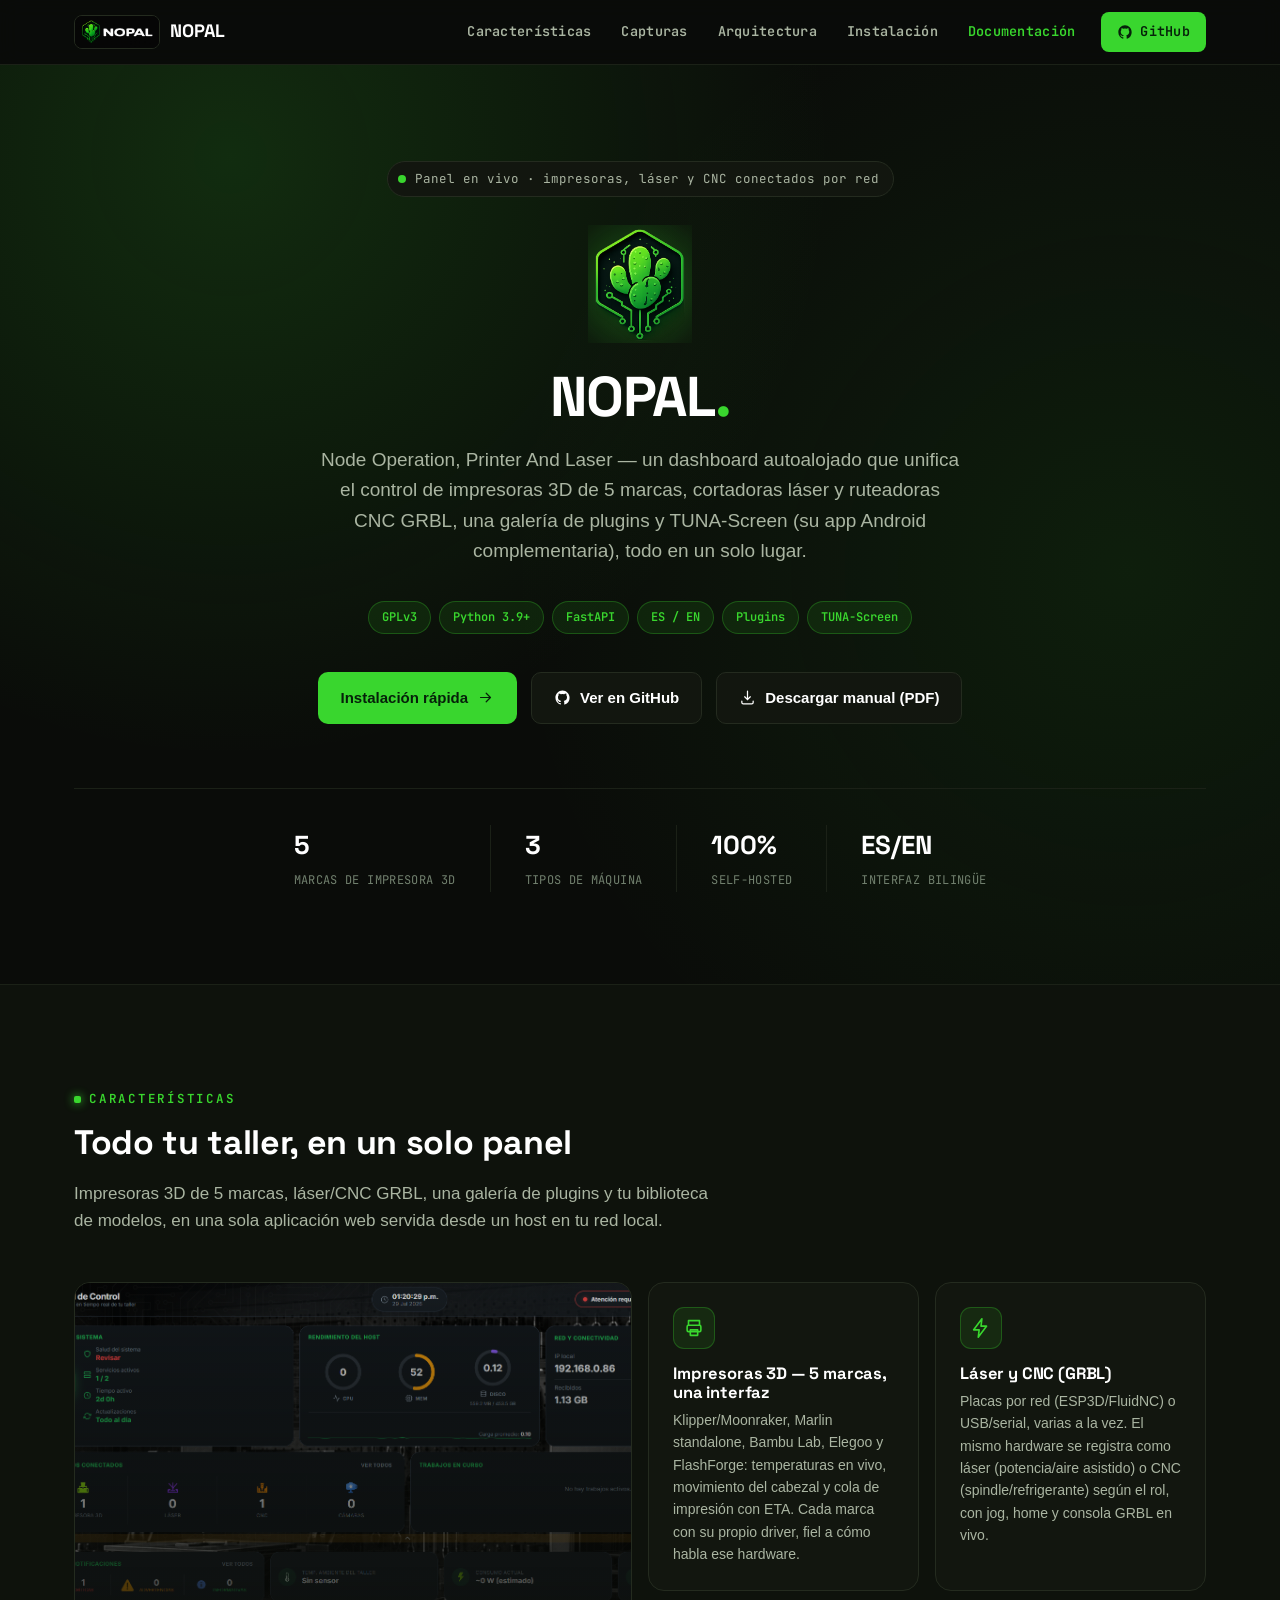
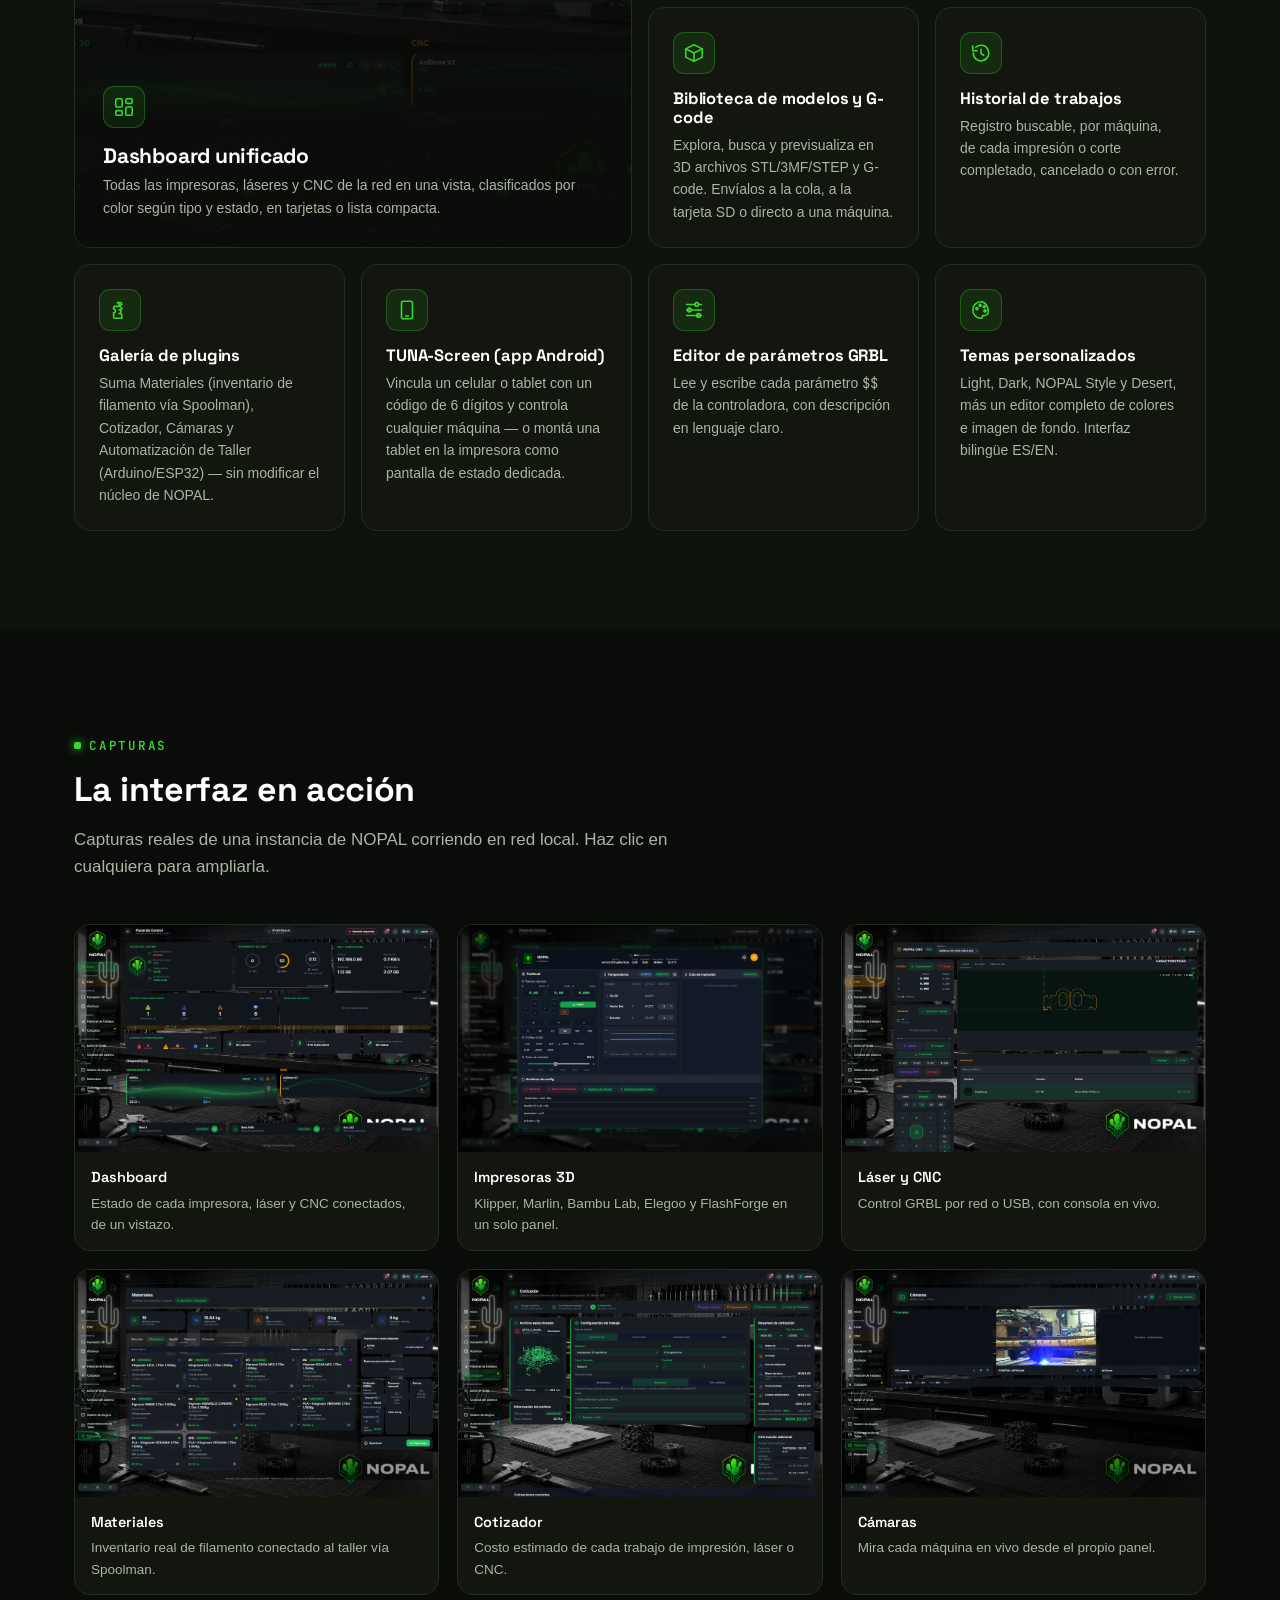
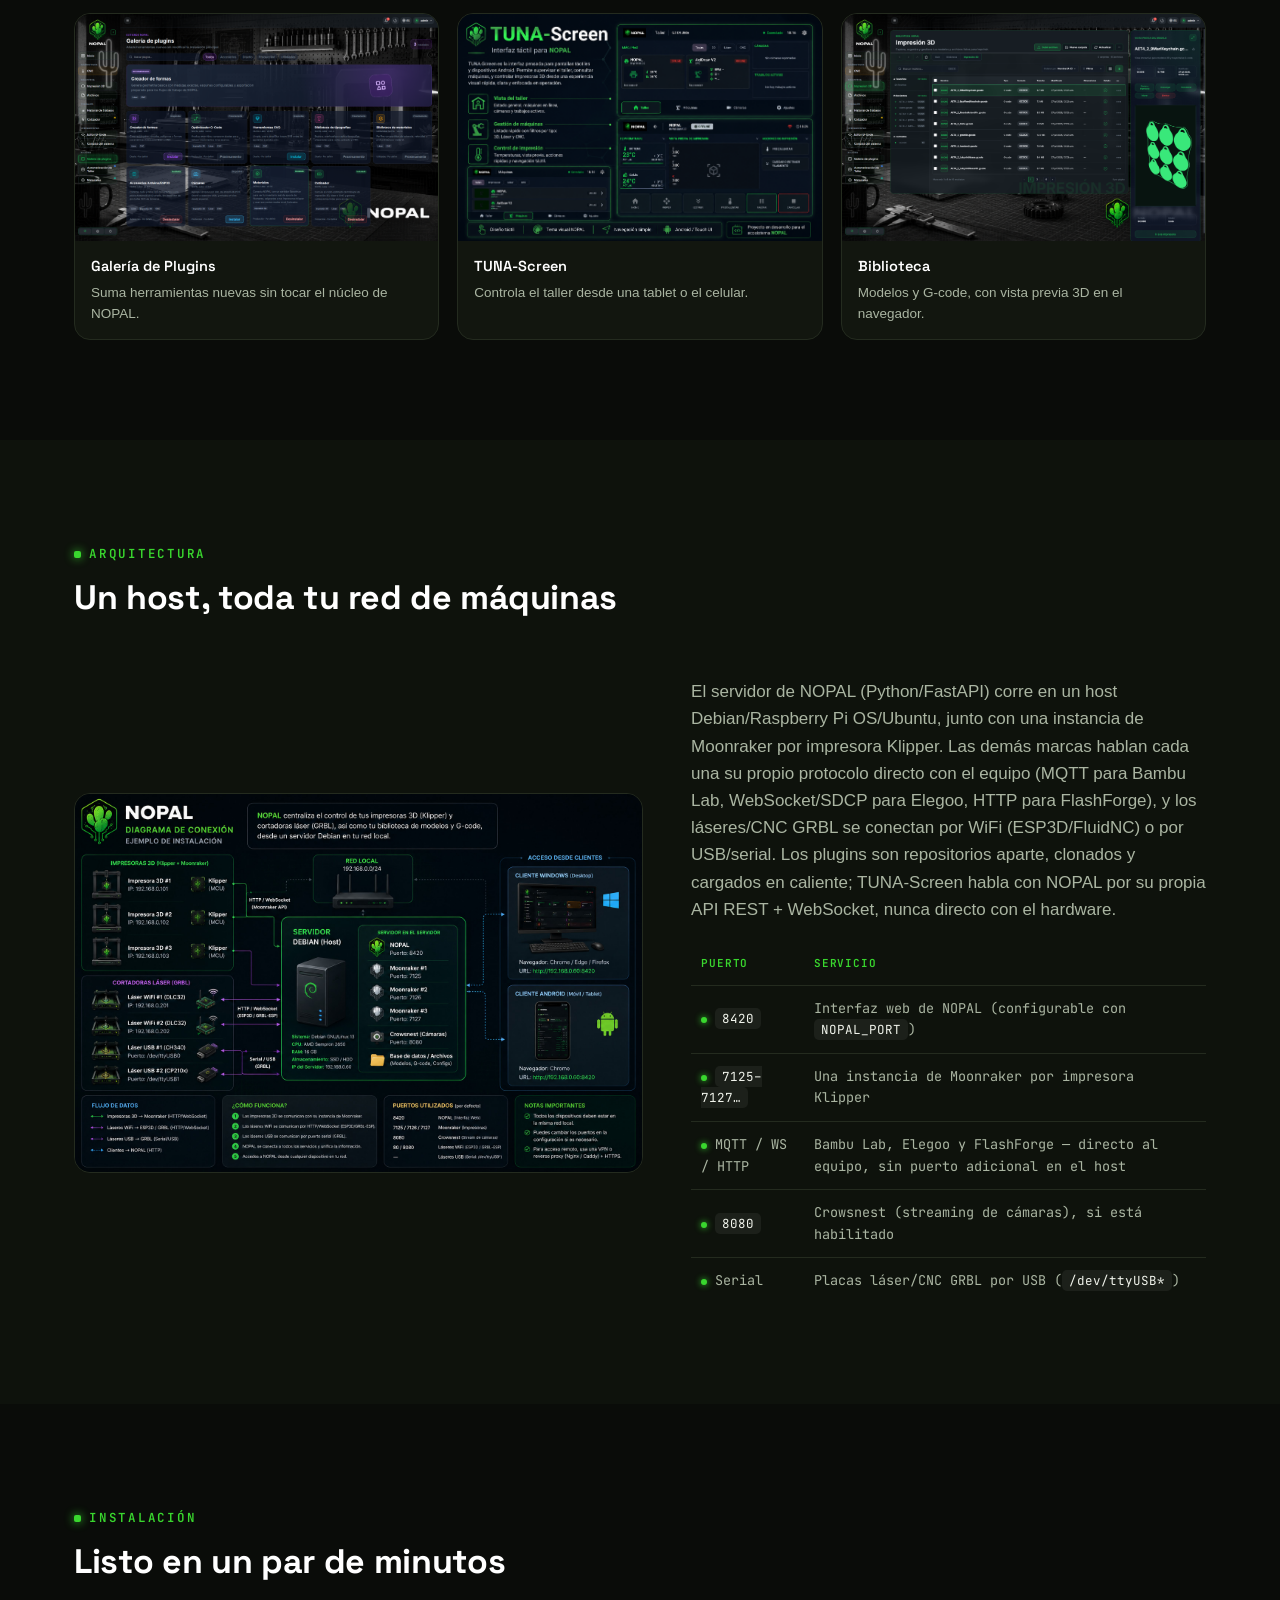
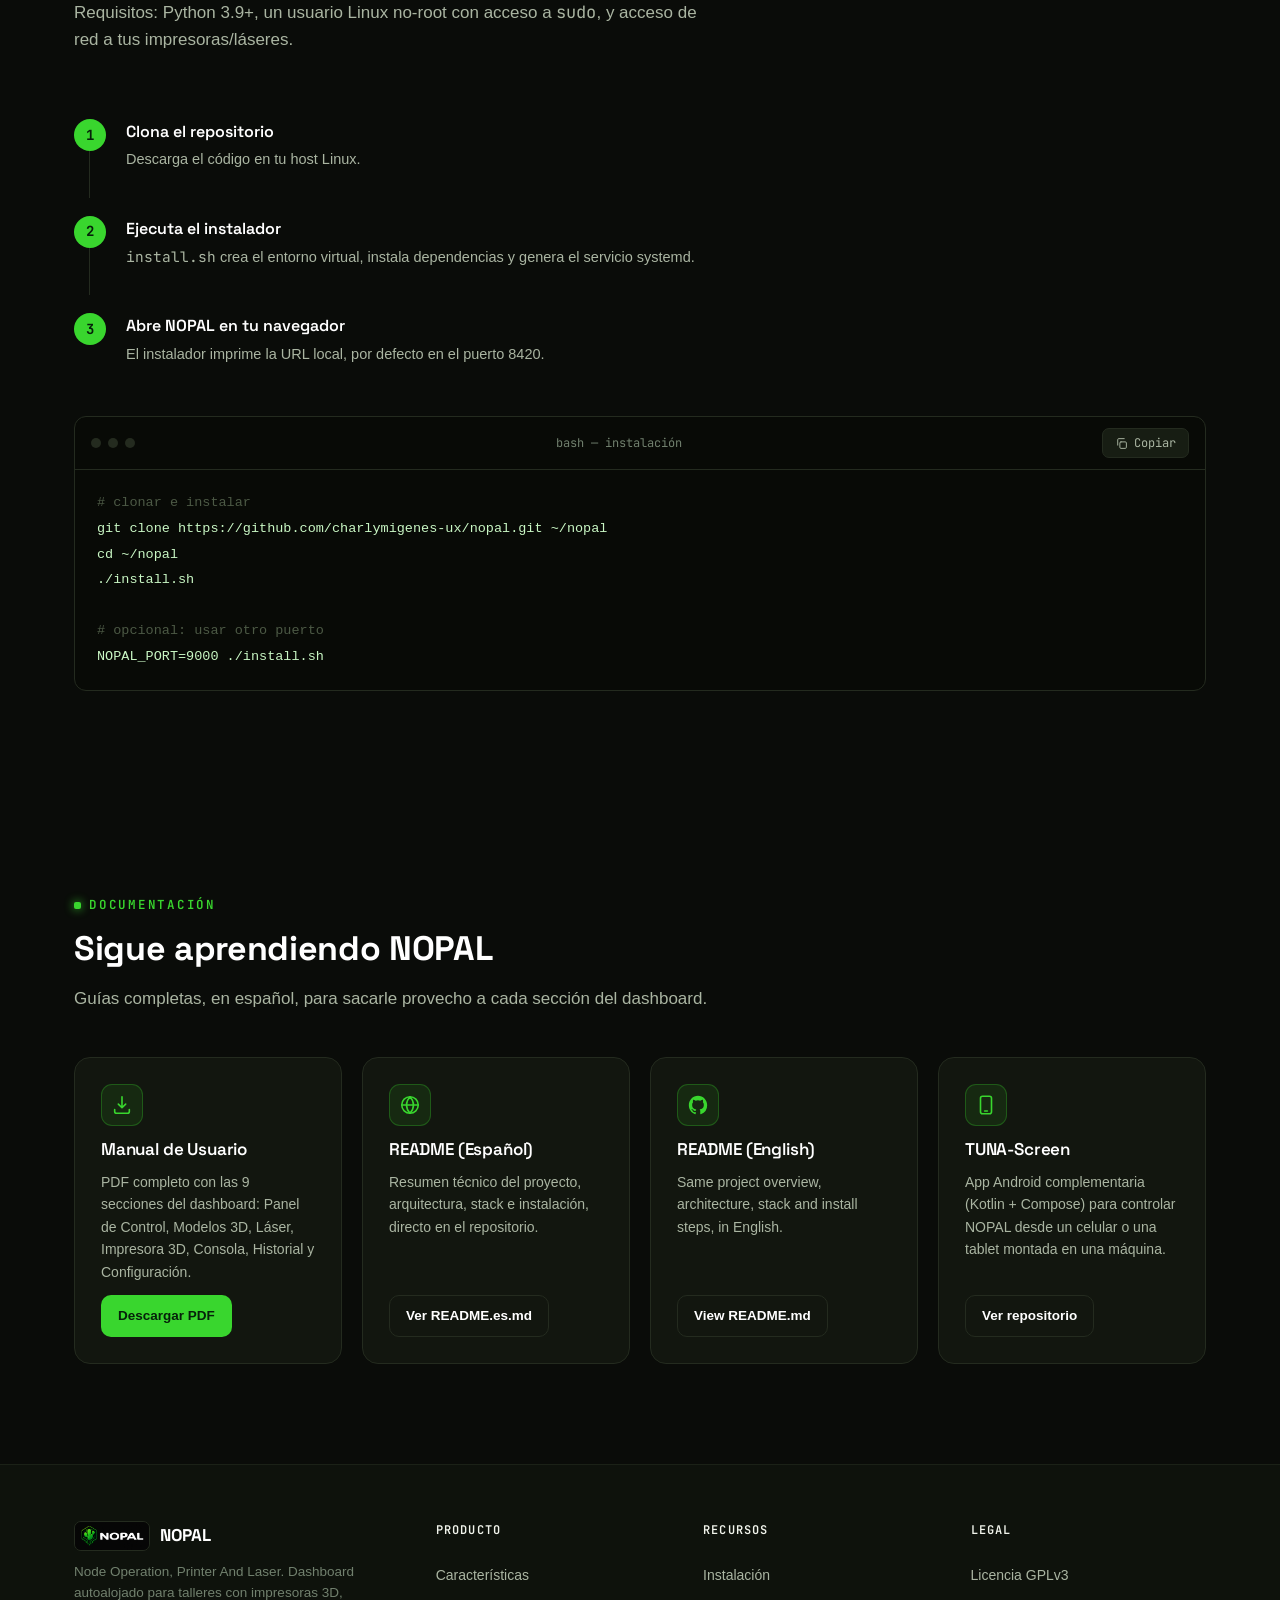
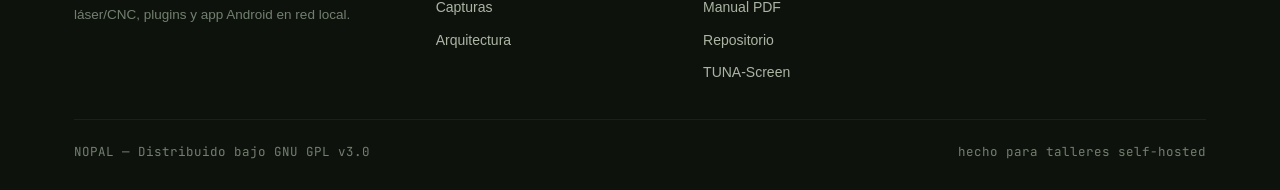
==== commit 90792ccd: "Rediseñar sitio web: layout bento, iconos SVG, tipografía técnica Refresca la landing page con un si" ====
--- a/docs/index.html
+++ b/docs/index.html
@@ -5,133 +5,259 @@
 <meta name="viewport" content="width=device-width, initial-scale=1.0">
 <title>NOPAL — Node Operation, Printer And Laser</title>
 <meta name="description" content="Panel de control autoalojado que unifica impresoras 3D (Klipper, Marlin, Bambu Lab, Elegoo, FlashForge), láser/CNC GRBL, plugins y una app Android complementaria en un solo dashboard.">
+<meta name="theme-color" content="#0a0d09">
 <link rel="icon" href="assets/img/logo.jpg">
+<link rel="preconnect" href="https://fonts.googleapis.com">
+<link rel="preconnect" href="https://fonts.gstatic.com" crossorigin>
+<link href="https://fonts.googleapis.com/css2?family=Space+Grotesk:wght@500;600;700&family=JetBrains+Mono:wght@400;500;600;700&display=swap" rel="stylesheet">
 <style>
   :root{
     --green:#39D62E;
+    --green-bright:#6dff5f;
     --green-dark:#1f8a19;
-    --ink:#12140f;
-    --ink-soft:#1b1f17;
-    --surface:#181c15;
-    --surface-2:#20261c;
-    --border:#2b3225;
-    --text:#eef2ea;
-    --text-dim:#a9b3a1;
-    --radius:14px;
-    --maxw:1120px;
+    --green-soft:rgba(57,214,46,0.10);
+    --green-line:rgba(57,214,46,0.28);
+    --ink:#0a0c09;
+    --ink-soft:#0e120c;
+    --surface:#12160f;
+    --surface-2:#171d13;
+    --border:#242b1f;
+    --border-soft:#1b2117;
+    --text:#f1f4ec;
+    --text-dim:#aab5a2;
+    --text-faint:#71806e;
+    --radius:16px;
+    --radius-sm:10px;
+    --maxw:1180px;
+    --font-body:-apple-system,BlinkMacSystemFont,"Segoe UI",Roboto,Helvetica,Arial,sans-serif;
+    --font-head:"Space Grotesk",var(--font-body);
+    --font-mono:"JetBrains Mono",ui-monospace,SFMono-Regular,Consolas,Menlo,monospace;
+    --ease:cubic-bezier(.22,.9,.35,1);
   }
   *{box-sizing:border-box;}
   html{scroll-behavior:smooth;}
+  ::selection{background:var(--green);color:#06210a;}
   body{
     margin:0;
-    font-family:-apple-system,BlinkMacSystemFont,"Segoe UI",Roboto,Helvetica,Arial,sans-serif;
+    font-family:var(--font-body);
     background:var(--ink);
     color:var(--text);
     line-height:1.6;
+    -webkit-font-smoothing:antialiased;
+    position:relative;
+  }
+  body::before{
+    content:"";
+    position:fixed;inset:0;z-index:0;pointer-events:none;
+    background-image:radial-gradient(rgba(57,214,46,0.14) 1px, transparent 1px);
+    background-size:26px 26px;
+    -webkit-mask-image:radial-gradient(ellipse 90% 60% at 50% 0%, #000 0%, transparent 72%);
+    mask-image:radial-gradient(ellipse 90% 60% at 50% 0%, #000 0%, transparent 72%);
+    opacity:.55;
   }
   a{color:var(--green);text-decoration:none;}
   a:hover{text-decoration:underline;}
   img{max-width:100%;display:block;}
-  .wrap{max-width:var(--maxw);margin:0 auto;padding:0 24px;}
-  section{padding:88px 0;}
-  h1,h2,h3{line-height:1.2;margin:0 0 12px;}
-  h2{font-size:32px;color:#fff;}
+  .wrap{max-width:var(--maxw);margin:0 auto;padding:0 24px;position:relative;z-index:1;}
+  section{padding:100px 0;position:relative;z-index:1;}
+  h1,h2,h3{font-family:var(--font-head);line-height:1.15;margin:0 0 12px;letter-spacing:-0.01em;}
+  h2{font-size:34px;color:#fff;}
   .eyebrow{
+    display:inline-flex;align-items:center;gap:8px;
     color:var(--green);
-    font-size:13px;
-    font-weight:700;
-    letter-spacing:.12em;
+    font-family:var(--font-mono);
+    font-size:12.5px;
+    font-weight:600;
+    letter-spacing:.14em;
     text-transform:uppercase;
-    margin-bottom:10px;
+    margin-bottom:14px;
+  }
+  .eyebrow::before{
+    content:"";width:7px;height:7px;border-radius:2px;
+    background:var(--green);box-shadow:0 0 10px var(--green);
+    flex:none;
   }
   .lead{color:var(--text-dim);font-size:17px;max-width:640px;}
+  code{font-family:var(--font-mono);}
+
+  :focus-visible{outline:2px solid var(--green);outline-offset:3px;border-radius:4px;}
+
+  .skip-link{
+    position:fixed;top:-60px;left:16px;z-index:200;
+    background:var(--green);color:#06210a;font-weight:700;
+    padding:10px 16px;border-radius:8px;transition:top .2s var(--ease);
+  }
+  .skip-link:focus{top:16px;text-decoration:none;}
 
   /* NAV */
   header{
     position:sticky;top:0;z-index:50;
-    background:rgba(18,20,15,0.9);
-    backdrop-filter:blur(8px);
-    border-bottom:1px solid var(--border);
-  }
-  nav.wrap{display:flex;align-items:center;justify-content:space-between;padding:14px 24px;}
-  .brand{display:flex;align-items:center;gap:10px;font-weight:800;font-size:18px;color:#fff;}
-  .brand img{height:30px;width:auto;border-radius:6px;}
-  .navlinks{display:flex;gap:28px;align-items:center;}
-  .navlinks a{color:var(--text-dim);font-size:14px;font-weight:600;}
-  .navlinks a:hover{color:var(--text);text-decoration:none;}
+    background:rgba(10,12,9,0.78);
+    backdrop-filter:blur(10px);
+    -webkit-backdrop-filter:blur(10px);
+    border-bottom:1px solid var(--border-soft);
+  }
+  nav.wrap{display:flex;align-items:center;justify-content:space-between;padding:12px 24px;gap:16px;}
+  .brand{display:flex;align-items:center;gap:10px;font-family:var(--font-head);font-weight:700;font-size:18px;color:#fff;}
+  .brand .mark{
+    height:34px;width:auto;border-radius:8px;overflow:hidden;flex:none;
+    background:#000;border:1px solid var(--border);display:flex;align-items:center;
+  }
+  .brand .mark img{height:34px;width:auto;max-width:none;display:block;}
+  .navlinks{display:flex;gap:6px;align-items:center;}
+  .navlinks a{
+    color:var(--text-dim);font-size:13.5px;font-weight:600;
+    font-family:var(--font-mono);letter-spacing:.02em;
+    padding:9px 12px;border-radius:8px;transition:color .15s var(--ease),background .15s var(--ease);
+  }
+  .navlinks a:hover{color:var(--text);text-decoration:none;background:var(--surface);}
+  .navlinks a.active{color:var(--green);}
   .navlinks a.cta{
-    color:var(--ink);background:var(--green);padding:9px 16px;border-radius:8px;
-  }
-  .navlinks a.cta:hover{background:#4ee641;text-decoration:none;}
-  #menu-toggle{display:none;}
-  .burger{display:none;background:none;border:1px solid var(--border);color:#fff;border-radius:8px;padding:8px 10px;font-size:18px;cursor:pointer;}
+    color:#06210a;background:var(--green);padding:9px 16px;border-radius:8px;
+    display:inline-flex;align-items:center;gap:7px;margin-left:8px;
+  }
+  .navlinks a.cta:hover{background:var(--green-bright);text-decoration:none;color:#06210a;}
+  .navlinks a.cta svg{width:16px;height:16px;}
+  .burger{
+    display:none;background:var(--surface);border:1px solid var(--border);color:#fff;
+    border-radius:8px;width:40px;height:40px;align-items:center;justify-content:center;
+    cursor:pointer;flex:none;
+  }
+  .burger svg{width:20px;height:20px;}
+  .burger .icon-close{display:none;}
+  .burger[aria-expanded="true"] .icon-menu{display:none;}
+  .burger[aria-expanded="true"] .icon-close{display:block;}
 
   /* HERO */
   .hero{
-    padding:110px 0 90px;
+    padding:96px 0 92px;
     background:
-      radial-gradient(circle at 20% 15%, rgba(57,214,46,0.18), transparent 45%),
-      radial-gradient(circle at 85% 60%, rgba(57,214,46,0.10), transparent 50%),
+      radial-gradient(circle at 18% 10%, rgba(57,214,46,0.16), transparent 45%),
+      radial-gradient(circle at 88% 55%, rgba(57,214,46,0.09), transparent 50%),
       var(--ink);
     text-align:center;
-    border-bottom:1px solid var(--border);
-  }
-  .hero img.logo{height:96px;width:auto;margin:0 auto 28px;}
+    border-bottom:1px solid var(--border-soft);
+    overflow:clip;
+  }
+  .status-pill{
+    display:inline-flex;align-items:center;gap:9px;
+    font-family:var(--font-mono);font-size:12.5px;color:var(--text-dim);
+    border:1px solid var(--border);background:var(--surface);
+    padding:7px 14px 7px 10px;border-radius:999px;margin-bottom:28px;
+  }
+  .status-pill .dot{
+    width:8px;height:8px;border-radius:50%;background:var(--green);
+    box-shadow:0 0 0 0 rgba(57,214,46,0.55);
+    animation:pulse 2.2s infinite;
+  }
+  @keyframes pulse{
+    0%{box-shadow:0 0 0 0 rgba(57,214,46,0.55);}
+    70%{box-shadow:0 0 0 9px rgba(57,214,46,0);}
+    100%{box-shadow:0 0 0 0 rgba(57,214,46,0);}
+  }
+  .logo-orb{position:relative;width:104px;height:118px;margin:0 auto 22px;overflow:hidden;}
+  .logo-orb::before{
+    content:"";position:absolute;inset:-30px;border-radius:50%;
+    background:radial-gradient(circle, rgba(57,214,46,0.35), transparent 70%);
+    filter:blur(6px);z-index:0;
+  }
+  .hero img.logo{position:relative;z-index:1;height:148px;width:auto;display:block;margin:0 auto;}
   .hero h1{
-    font-size:52px;font-weight:800;color:#fff;
-    letter-spacing:-0.02em;
+    font-size:56px;font-weight:700;color:#fff;
+    letter-spacing:-0.03em;
   }
   .hero h1 span{color:var(--green);}
   .hero .tagline{
-    font-size:19px;color:var(--text-dim);max-width:620px;margin:14px auto 32px;
-  }
-  .badges{display:flex;gap:8px;justify-content:center;flex-wrap:wrap;margin-bottom:36px;}
+    font-size:19px;color:var(--text-dim);max-width:640px;margin:16px auto 34px;
+  }
+  .badges{display:flex;gap:8px;justify-content:center;flex-wrap:wrap;margin-bottom:38px;}
   .badge{
-    font-size:12px;font-weight:700;color:var(--green);
-    border:1px solid var(--green-dark);background:rgba(57,214,46,0.08);
-    padding:5px 12px;border-radius:999px;
+    font-family:var(--font-mono);
+    font-size:12px;font-weight:600;color:var(--green);
+    border:1px solid var(--green-line);background:var(--green-soft);
+    padding:6px 13px;border-radius:999px;
   }
   .btnrow{display:flex;gap:14px;justify-content:center;flex-wrap:wrap;}
   .btn{
-    display:inline-flex;align-items:center;gap:8px;
-    padding:13px 24px;border-radius:10px;font-weight:700;font-size:15px;
-    border:1px solid transparent;cursor:pointer;
-  }
-  .btn-primary{background:var(--green);color:var(--ink);}
-  .btn-primary:hover{background:#4ee641;text-decoration:none;}
-  .btn-outline{background:transparent;color:#fff;border-color:var(--border);}
-  .btn-outline:hover{border-color:var(--green);text-decoration:none;color:var(--green);}
-
-  /* FEATURES */
+    display:inline-flex;align-items:center;gap:9px;
+    padding:13px 22px;border-radius:10px;font-weight:700;font-size:15px;
+    border:1px solid transparent;cursor:pointer;transition:transform .15s var(--ease),background .15s var(--ease),border-color .15s var(--ease),box-shadow .15s var(--ease);
+    font-family:var(--font-body);
+  }
+  .btn svg{width:17px;height:17px;flex:none;}
+  .btn:hover{transform:translateY(-2px);text-decoration:none;}
+  .btn-primary{background:var(--green);color:#06210a;box-shadow:0 0 0 rgba(57,214,46,0);}
+  .btn-primary:hover{background:var(--green-bright);color:#06210a;box-shadow:0 8px 26px -8px rgba(57,214,46,0.55);}
+  .btn-outline{background:var(--surface);color:#fff;border-color:var(--border);}
+  .btn-outline:hover{border-color:var(--green);color:var(--green);}
+
+  .stat-strip{
+    display:flex;justify-content:center;gap:0;flex-wrap:wrap;margin-top:64px;
+    border-top:1px solid var(--border-soft);padding-top:36px;
+  }
+  .stat{padding:0 34px;text-align:left;border-left:1px solid var(--border-soft);}
+  .stat:first-child{border-left:none;}
+  .stat b{display:block;font-family:var(--font-head);font-size:26px;color:#fff;}
+  .stat span{font-family:var(--font-mono);font-size:12px;color:var(--text-faint);letter-spacing:.03em;}
+
+  /* REVEAL */
+  .reveal{opacity:0;transform:translateY(16px);transition:opacity .6s var(--ease),transform .6s var(--ease);}
+  .reveal.in-view{opacity:1;transform:none;}
+  @media (prefers-reduced-motion:reduce){
+    .reveal{opacity:1;transform:none;transition:none;}
+    html{scroll-behavior:auto;}
+    .status-pill .dot{animation:none;}
+  }
+
+  /* ICONS */
+  .ic{width:22px;height:22px;stroke:currentColor;fill:none;stroke-width:1.75;stroke-linecap:round;stroke-linejoin:round;}
+
+  /* FEATURES — BENTO */
   .features{background:var(--ink-soft);}
-  .grid-features{
-    display:grid;grid-template-columns:repeat(3,1fr);gap:20px;margin-top:48px;
+  .bento{
+    display:grid;grid-template-columns:repeat(4,1fr);grid-auto-rows:minmax(148px,auto);
+    gap:16px;margin-top:48px;
   }
   .fcard{
     background:var(--surface);border:1px solid var(--border);border-radius:var(--radius);
-    padding:26px;
-  }
+    padding:24px;position:relative;overflow:hidden;
+    transition:border-color .2s var(--ease),transform .2s var(--ease);
+  }
+  .fcard:hover{border-color:var(--green-line);transform:translateY(-3px);}
+  .fcard.big{grid-column:span 2;grid-row:span 2;padding:28px;display:flex;flex-direction:column;justify-content:flex-end;}
+  .fcard.big .shot{
+    position:absolute;inset:0;
+    background:linear-gradient(180deg, rgba(10,12,9,0.15) 0%, rgba(10,12,9,0.96) 78%), var(--shot) center/cover no-repeat;
+  }
+  .fcard.big .ficon,.fcard.big h3,.fcard.big p{position:relative;z-index:1;}
+  .fcard.big h3{font-size:21px;}
   .ficon{
-    width:42px;height:42px;border-radius:10px;
-    background:rgba(57,214,46,0.12);color:var(--green);
+    width:42px;height:42px;border-radius:11px;
+    background:var(--green-soft);color:var(--green);
     display:flex;align-items:center;justify-content:center;
-    font-size:20px;margin-bottom:16px;font-weight:800;
-  }
-  .fcard h3{font-size:17px;color:#fff;}
-  .fcard p{color:var(--text-dim);font-size:14.5px;margin:0;}
+    margin-bottom:16px;flex:none;border:1px solid var(--green-line);
+  }
+  .fcard h3{font-family:var(--font-head);font-size:16.5px;color:#fff;margin:0 0 6px;}
+  .fcard p{color:var(--text-dim);font-size:14px;margin:0;}
+  @media (min-width:861px){
+    .fcard:nth-child(2),.fcard:nth-child(3){grid-row:span 1;}
+  }
 
   /* ARCHITECTURE */
   .arch{
-    display:grid;grid-template-columns:1.1fr 0.9fr;gap:44px;align-items:center;margin-top:40px;
-  }
-  .arch img{border-radius:var(--radius);border:1px solid var(--border);}
-  table.ports{width:100%;border-collapse:collapse;font-size:14px;}
+    display:grid;grid-template-columns:1.05fr 0.95fr;gap:48px;align-items:center;margin-top:44px;
+  }
+  .arch .imgwrap{border-radius:var(--radius);border:1px solid var(--border);overflow:hidden;background:var(--surface);}
+  .arch img{border-radius:0;}
+  table.ports{width:100%;border-collapse:collapse;font-size:13.5px;font-family:var(--font-mono);}
   table.ports th, table.ports td{
-    text-align:left;padding:10px 12px;border-bottom:1px solid var(--border);
-  }
-  table.ports th{color:var(--green);font-size:12px;text-transform:uppercase;letter-spacing:.06em;}
+    text-align:left;padding:12px 10px;border-bottom:1px solid var(--border);
+  }
+  table.ports th{color:var(--green);font-size:11px;text-transform:uppercase;letter-spacing:.08em;font-weight:600;}
   table.ports td{color:var(--text-dim);}
-  table.ports code{color:var(--text);background:rgba(255,255,255,0.06);padding:2px 6px;border-radius:5px;}
+  table.ports tr:last-child td{border-bottom:none;}
+  table.ports .port-dot{display:inline-block;width:6px;height:6px;border-radius:50%;background:var(--green);margin-right:8px;box-shadow:0 0 6px var(--green);}
+  table.ports code{color:var(--text);background:rgba(255,255,255,0.06);padding:2px 7px;border-radius:5px;font-size:12.5px;}
 
   /* GALLERY */
   .gallery{background:var(--ink);}
@@ -140,110 +266,198 @@
   }
   .gitem{
     background:var(--surface);border:1px solid var(--border);border-radius:var(--radius);
-    overflow:hidden;cursor:zoom-in;transition:transform .15s ease, border-color .15s ease;
-  }
-  .gitem:hover{transform:translateY(-3px);border-color:var(--green-dark);}
-  .gitem img{aspect-ratio:16/10;object-fit:cover;width:100%;}
-  .gitem .cap{padding:12px 14px;font-size:13.5px;color:var(--text-dim);}
-  .gitem .cap b{color:#fff;display:block;font-size:14.5px;margin-bottom:2px;}
+    overflow:hidden;cursor:zoom-in;transition:transform .2s var(--ease),border-color .2s var(--ease);
+    position:relative;
+  }
+  .gitem:hover{transform:translateY(-4px);border-color:var(--green-line);}
+  .gitem .thumb{position:relative;aspect-ratio:16/10;overflow:hidden;}
+  .gitem img{width:100%;height:100%;object-fit:cover;transition:transform .35s var(--ease);}
+  .gitem:hover img{transform:scale(1.06);}
+  .gitem .zoom{
+    position:absolute;inset:0;display:flex;align-items:center;justify-content:center;
+    background:rgba(10,12,9,0.35);opacity:0;transition:opacity .2s var(--ease);
+  }
+  .gitem:hover .zoom{opacity:1;}
+  .gitem .zoom svg{width:34px;height:34px;color:#fff;filter:drop-shadow(0 2px 6px rgba(0,0,0,.5));}
+  .gitem .cap{padding:14px 16px;font-size:13.5px;color:var(--text-dim);}
+  .gitem .cap b{color:#fff;display:block;font-size:14.5px;margin-bottom:3px;font-family:var(--font-head);font-weight:600;}
 
   /* LIGHTBOX */
   .lightbox{
-    display:none;position:fixed;inset:0;background:rgba(5,7,4,0.92);
+    display:none;position:fixed;inset:0;background:rgba(5,7,4,0.94);
     z-index:100;align-items:center;justify-content:center;padding:40px;
   }
   .lightbox.open{display:flex;}
   .lightbox img{max-width:min(1100px,92vw);max-height:86vh;border-radius:10px;border:1px solid var(--border);}
   .lightbox .close{
-    position:absolute;top:24px;right:32px;color:#fff;font-size:32px;cursor:pointer;
-    background:none;border:none;line-height:1;
-  }
+    position:absolute;top:24px;right:32px;color:#fff;
+    background:var(--surface);border:1px solid var(--border);border-radius:10px;
+    width:44px;height:44px;display:flex;align-items:center;justify-content:center;cursor:pointer;
+  }
+  .lightbox .close svg{width:20px;height:20px;}
 
   /* INSTALL */
   .install{background:var(--ink-soft);}
-  .steps{margin-top:44px;display:grid;gap:16px;}
+  .steps{margin-top:44px;display:grid;gap:0;position:relative;}
   .step{
-    display:flex;gap:18px;background:var(--surface);border:1px solid var(--border);
-    border-radius:var(--radius);padding:20px 22px;align-items:flex-start;
+    display:flex;gap:20px;padding:22px 0;align-items:flex-start;position:relative;
+  }
+  .step:not(:last-child)::after{
+    content:"";position:absolute;left:15px;top:46px;bottom:-4px;width:1px;background:var(--border);
   }
   .stepnum{
-    flex:none;width:30px;height:30px;border-radius:50%;background:var(--green);color:var(--ink);
-    display:flex;align-items:center;justify-content:center;font-weight:800;font-size:14px;
-  }
+    flex:none;width:32px;height:32px;border-radius:50%;background:var(--green);color:#06210a;
+    display:flex;align-items:center;justify-content:center;font-weight:700;font-size:14px;
+    font-family:var(--font-mono);position:relative;z-index:1;
+  }
+  .step b{color:#fff;font-family:var(--font-head);font-size:16px;font-weight:600;}
   .step p{margin:4px 0 0;color:var(--text-dim);font-size:14.5px;}
   .codebox{
-    position:relative;background:#0c0e09;border:1px solid var(--border);border-radius:12px;
-    padding:20px 22px;margin-top:28px;font-family:"SFMono-Regular",Consolas,Menlo,monospace;
-    font-size:14px;color:#c9f7c4;overflow-x:auto;white-space:pre;line-height:1.8;
-  }
+    position:relative;background:#080a06;border:1px solid var(--border);border-radius:12px;
+    margin-top:28px;font-family:var(--font-mono);
+    font-size:13.5px;color:#c9f7c4;overflow-x:auto;line-height:1.9;
+  }
+  .codebox .titlebar{
+    display:flex;align-items:center;justify-content:space-between;
+    padding:11px 16px;border-bottom:1px solid var(--border);
+  }
+  .codebox .dots{display:flex;gap:7px;}
+  .codebox .dots span{width:10px;height:10px;border-radius:50%;background:var(--border);}
+  .codebox .tabname{font-size:12px;color:var(--text-faint);}
+  .codebox pre{margin:0;padding:20px 22px;white-space:pre;overflow-x:auto;}
   .codebox .copy{
-    position:absolute;top:12px;right:12px;background:var(--surface-2);color:var(--text-dim);
-    border:1px solid var(--border);border-radius:7px;padding:6px 11px;font-size:12px;cursor:pointer;
+    background:var(--surface-2);color:var(--text-dim);
+    border:1px solid var(--border);border-radius:7px;padding:6px 12px;font-size:12px;cursor:pointer;
+    display:inline-flex;align-items:center;gap:6px;font-family:var(--font-mono);
   }
   .codebox .copy:hover{color:#fff;border-color:var(--green);}
-  .codebox .muted{color:#5f6d58;}
+  .codebox .copy svg{width:13px;height:13px;}
+  .codebox .muted{color:#4c5945;}
 
   /* DOCS */
-  .docs .grid-docs{
-    display:grid;grid-template-columns:repeat(3,1fr);gap:20px;margin-top:44px;
+  .grid-docs{
+    display:grid;grid-template-columns:repeat(4,1fr);gap:20px;margin-top:44px;
   }
   .dcard{
     background:var(--surface);border:1px solid var(--border);border-radius:var(--radius);
     padding:26px;display:flex;flex-direction:column;gap:12px;
-  }
-  .dcard h3{color:#fff;font-size:17px;margin:0;}
+    transition:border-color .2s var(--ease),transform .2s var(--ease);
+  }
+  .dcard:hover{border-color:var(--green-line);transform:translateY(-3px);}
+  .dcard .ficon{margin-bottom:2px;}
+  .dcard h3{color:#fff;font-family:var(--font-head);font-size:17px;margin:0;font-weight:600;}
   .dcard p{color:var(--text-dim);font-size:14px;margin:0;flex:1;}
-  .dcard a.btn{align-self:flex-start;padding:9px 16px;font-size:14px;}
+  .dcard a.btn{align-self:flex-start;padding:9px 16px;font-size:13.5px;}
 
   footer{
-    border-top:1px solid var(--border);padding:40px 0;text-align:center;
-    color:var(--text-dim);font-size:13.5px;
-  }
-  footer .flinks{display:flex;gap:22px;justify-content:center;margin-bottom:14px;flex-wrap:wrap;}
-  footer .flinks a{color:var(--text-dim);}
-  footer .flinks a:hover{color:var(--green);}
-
+    border-top:1px solid var(--border-soft);padding:56px 0 28px;
+    color:var(--text-dim);font-size:13.5px;background:var(--ink-soft);
+  }
+  .fgrid{display:grid;grid-template-columns:1.4fr 1fr 1fr 1fr;gap:32px;padding-bottom:36px;}
+  .fgrid .fbrand{display:flex;align-items:center;gap:10px;font-family:var(--font-head);font-weight:700;color:#fff;font-size:17px;margin-bottom:10px;}
+  .fgrid .fbrand .mark{height:30px;width:auto;border-radius:7px;overflow:hidden;background:#000;border:1px solid var(--border);flex:none;display:flex;align-items:center;}
+  .fgrid .fbrand .mark img{height:30px;width:auto;max-width:none;display:block;}
+  .fgrid p{color:var(--text-faint);font-size:13.5px;max-width:280px;margin:0;}
+  .fcol h4{font-family:var(--font-mono);color:var(--text);font-size:12px;text-transform:uppercase;letter-spacing:.1em;margin:0 0 14px;font-weight:600;}
+  .fcol{display:flex;flex-direction:column;gap:10px;}
+  .fcol a{color:var(--text-dim);font-size:14px;}
+  .fcol a:hover{color:var(--green);text-decoration:none;}
+  .fbottom{
+    border-top:1px solid var(--border-soft);padding-top:22px;
+    display:flex;justify-content:space-between;align-items:center;flex-wrap:wrap;gap:12px;
+    font-family:var(--font-mono);font-size:12.5px;color:var(--text-faint);
+  }
+
+  @media (max-width:960px){
+    .fgrid{grid-template-columns:1fr 1fr;}
+    .grid-docs{grid-template-columns:1fr 1fr;}
+  }
   @media (max-width:860px){
     .navlinks{
-      position:fixed;top:62px;left:0;right:0;background:var(--ink-soft);
-      border-bottom:1px solid var(--border);flex-direction:column;align-items:flex-start;
-      padding:18px 24px;gap:16px;transform:translateY(-140%);transition:transform .2s ease;
+      position:fixed;top:61px;left:0;right:0;background:var(--ink-soft);
+      border-bottom:1px solid var(--border);flex-direction:column;align-items:stretch;
+      padding:14px;gap:4px;transform:translateY(-140%);transition:transform .25s var(--ease);
+      max-height:calc(100vh - 61px);overflow-y:auto;
     }
-    #menu-toggle:checked ~ .navlinks{transform:translateY(0);}
-    .burger{display:block;}
-    .hero h1{font-size:36px;}
-    .grid-features{grid-template-columns:1fr;}
+    .navlinks.open{transform:translateY(0);}
+    .navlinks a{padding:13px 14px;}
+    .navlinks a.cta{margin-left:0;justify-content:center;}
+    .burger{display:flex;}
+    .hero h1{font-size:38px;}
+    .hero{padding:64px 0 64px;}
+    .bento{grid-template-columns:1fr 1fr;}
+    .fcard.big{grid-column:span 2;grid-row:span 1;min-height:220px;}
     .arch{grid-template-columns:1fr;}
     .grid-gallery{grid-template-columns:1fr 1fr;}
     .grid-docs{grid-template-columns:1fr;}
+    .fgrid{grid-template-columns:1fr;gap:28px;}
+    .stat-strip{gap:18px 0;}
+    .stat{border-left:none;padding:0 18px;text-align:center;}
   }
   @media (max-width:560px){
+    .bento{grid-template-columns:1fr;}
+    .fcard.big{grid-column:span 1;}
     .grid-gallery{grid-template-columns:1fr;}
-    section{padding:60px 0;}
+    section{padding:64px 0;}
+    .hero h1{font-size:32px;}
+    h2{font-size:27px;}
   }
 </style>
 </head>
 <body>
 
+<a class="skip-link" href="#main">Saltar al contenido principal</a>
+
+<svg style="display:none" aria-hidden="true">
+  <symbol id="i-grid" viewBox="0 0 24 24"><rect x="3" y="3" width="7" height="9" rx="1.5"/><rect x="14" y="3" width="7" height="5" rx="1.5"/><rect x="14" y="12" width="7" height="9" rx="1.5"/><rect x="3" y="16" width="7" height="5" rx="1.5"/></symbol>
+  <symbol id="i-printer" viewBox="0 0 24 24"><path d="M6 9V4h12v5"/><rect x="4.5" y="9" width="15" height="7" rx="1.5"/><path d="M8 14h8v6H8z"/></symbol>
+  <symbol id="i-laser" viewBox="0 0 24 24"><path d="M13 2 4 14h6l-1 8 9-12h-6l1-8Z"/></symbol>
+  <symbol id="i-sliders" viewBox="0 0 24 24"><path d="M4 6h9M17 6h3M4 12h3M9 12h11M4 18h13M19 18h1"/><circle cx="15" cy="6" r="2"/><circle cx="7" cy="12" r="2"/><circle cx="17" cy="18" r="2"/></symbol>
+  <symbol id="i-cube" viewBox="0 0 24 24"><path d="M12 3 3 7.5v9L12 21l9-4.5v-9L12 3Z"/><path d="M3 7.5 12 12l9-4.5M12 12v9"/></symbol>
+  <symbol id="i-history" viewBox="0 0 24 24"><path d="M3.5 12a8.5 8.5 0 1 0 2.8-6.3"/><path d="M3 4.5v5h5"/><path d="M12 8v4.5l3 2"/></symbol>
+  <symbol id="i-gamepad" viewBox="0 0 24 24"><path d="M6.5 10h4M8.5 8v4"/><circle cx="16" cy="9" r="1"/><circle cx="18" cy="12" r="1"/><path d="M7 6h10a4 4 0 0 1 4 4l1 5a2.5 2.5 0 0 1-4.7 1.4L16 14H8l-1.3 2.4A2.5 2.5 0 0 1 2 15l1-5a4 4 0 0 1 4-4Z"/></symbol>
+  <symbol id="i-palette" viewBox="0 0 24 24"><path d="M12 3a9 9 0 1 0 0 18c1.1 0 1.8-.9 1.5-1.9-.2-.6.2-1.1.8-1.1H16a4 4 0 0 0 4-4c0-6-3.6-11-8-11Z"/><circle cx="7.5" cy="10.5" r="1.1"/><circle cx="11" cy="7" r="1.1"/><circle cx="15.5" cy="8.5" r="1.1"/><circle cx="16.3" cy="13" r="1.1"/></symbol>
+  <symbol id="i-globe" viewBox="0 0 24 24"><circle cx="12" cy="12" r="9"/><path d="M3 12h18M12 3c2.5 2.7 3.8 6 3.8 9s-1.3 6.3-3.8 9c-2.5-2.7-3.8-6-3.8-9s1.3-6.3 3.8-9Z"/></symbol>
+  <symbol id="i-puzzle" viewBox="0 0 24 24"><path d="M9 4h3.5a1.5 1.5 0 0 1 1.5 1.5V6a2 2 0 1 0 0 4v.5A1.5 1.5 0 0 1 12.5 12H11a2 2 0 1 1 0 4h1.5a1.5 1.5 0 0 1 1.5 1.5V21H6.5A1.5 1.5 0 0 1 5 19.5V15a2 2 0 1 0 0-4V9.5A1.5 1.5 0 0 1 6.5 8H9a2 2 0 1 0 0-4Z"/></symbol>
+  <symbol id="i-phone" viewBox="0 0 24 24"><rect x="6" y="2.5" width="12" height="19" rx="2.2"/><path d="M10.5 18.5h3"/></symbol>
+  <symbol id="i-github" viewBox="0 0 24 24" stroke="none" fill="currentColor"><path d="M12 2C6.48 2 2 6.58 2 12.25c0 4.53 2.87 8.37 6.84 9.73.5.1.68-.22.68-.5 0-.24-.01-.87-.01-1.71-2.78.62-3.37-1.37-3.37-1.37-.46-1.2-1.11-1.52-1.11-1.52-.91-.64.07-.63.07-.63 1 .07 1.53 1.05 1.53 1.05.89 1.56 2.34 1.11 2.91.85.09-.66.35-1.11.63-1.37-2.22-.26-4.56-1.14-4.56-5.07 0-1.12.39-2.03 1.03-2.75-.1-.26-.45-1.31.1-2.73 0 0 .84-.28 2.75 1.05a9.3 9.3 0 0 1 5 0c1.91-1.33 2.75-1.05 2.75-1.05.55 1.42.2 2.47.1 2.73.64.72 1.03 1.63 1.03 2.75 0 3.94-2.34 4.8-4.57 5.06.36.32.68.94.68 1.9 0 1.37-.01 2.47-.01 2.81 0 .27.18.6.69.5A10.26 10.26 0 0 0 22 12.25C22 6.58 17.52 2 12 2Z"/></symbol>
+  <symbol id="i-download" viewBox="0 0 24 24"><path d="M12 3v12m0 0-4-4m4 4 4-4"/><path d="M4 17v2a2 2 0 0 0 2 2h12a2 2 0 0 0 2-2v-2"/></symbol>
+  <symbol id="i-arrow" viewBox="0 0 24 24"><path d="M5 12h14M13 6l6 6-6 6"/></symbol>
+  <symbol id="i-menu" viewBox="0 0 24 24"><path d="M3 6h18M3 12h18M3 18h18"/></symbol>
+  <symbol id="i-close" viewBox="0 0 24 24"><path d="M6 6l12 12M18 6 6 18"/></symbol>
+  <symbol id="i-zoom" viewBox="0 0 24 24"><circle cx="11" cy="11" r="7"/><path d="m21 21-4.3-4.3"/><path d="M11 8v6M8 11h6"/></symbol>
+  <symbol id="i-copy" viewBox="0 0 24 24"><rect x="9" y="9" width="12" height="12" rx="2"/><path d="M5 15V5a2 2 0 0 1 2-2h10"/></symbol>
+</svg>
+
 <header>
   <nav class="wrap">
-    <div class="brand"><img src="assets/img/logo.jpg" alt="NOPAL"> NOPAL</div>
-    <input type="checkbox" id="menu-toggle" style="display:none;">
-    <label class="burger" for="menu-toggle">☰</label>
-    <div class="navlinks">
+    <a class="brand" href="#main">
+      <span class="mark"><img src="assets/img/logo.jpg" alt="NOPAL"></span>
+      NOPAL
+    </a>
+    <button class="burger" id="menuToggle" aria-expanded="false" aria-controls="navlinks" aria-label="Abrir menú">
+      <svg class="ic icon-menu"><use href="#i-menu"/></svg>
+      <svg class="ic icon-close"><use href="#i-close"/></svg>
+    </button>
+    <div class="navlinks" id="navlinks">
       <a href="#caracteristicas">Características</a>
       <a href="#capturas">Capturas</a>
       <a href="#arquitectura">Arquitectura</a>
       <a href="#instalacion">Instalación</a>
       <a href="#documentacion">Documentación</a>
-      <a class="cta" href="https://github.com/charlymigenes-ux/nopal" target="_blank" rel="noopener">GitHub</a>
+      <a class="cta" href="https://github.com/charlymigenes-ux/nopal" target="_blank" rel="noopener">
+        <svg class="ic" style="width:16px;height:16px;"><use href="#i-github"/></svg>
+        GitHub
+      </a>
     </div>
   </nav>
 </header>
 
+<main id="main">
 <section class="hero">
   <div class="wrap">
-    <img class="logo" src="assets/img/logo.jpg" alt="NOPAL logo">
+    <div class="status-pill"><span class="dot"></span> Panel en vivo · impresoras, láser y CNC conectados por red</div>
+    <div class="logo-orb"><img class="logo" src="assets/img/logo-vertical.png" alt="NOPAL logo"></div>
     <h1>NOPAL<span>.</span></h1>
     <p class="tagline">Node Operation, Printer And Laser — un dashboard autoalojado que unifica el control de
       impresoras 3D de 5 marcas, cortadoras láser y ruteadoras CNC GRBL, una galería de plugins y
@@ -257,9 +471,16 @@
       <span class="badge">TUNA-Screen</span>
     </div>
     <div class="btnrow">
-      <a class="btn btn-primary" href="#instalacion">Instalación rápida</a>
-      <a class="btn btn-outline" href="https://github.com/charlymigenes-ux/nopal" target="_blank" rel="noopener">Ver en GitHub</a>
-      <a class="btn btn-outline" href="manual/NOPAL_Manual_Usuario.pdf" target="_blank">Descargar manual (PDF)</a>
+      <a class="btn btn-primary" href="#instalacion">Instalación rápida <svg class="ic"><use href="#i-arrow"/></svg></a>
+      <a class="btn btn-outline" href="https://github.com/charlymigenes-ux/nopal" target="_blank" rel="noopener"><svg class="ic"><use href="#i-github"/></svg> Ver en GitHub</a>
+      <a class="btn btn-outline" href="manual/NOPAL_Manual_Usuario.pdf" target="_blank"><svg class="ic"><use href="#i-download"/></svg> Descargar manual (PDF)</a>
+    </div>
+
+    <div class="stat-strip">
+      <div class="stat"><b>5</b><span>MARCAS DE IMPRESORA 3D</span></div>
+      <div class="stat"><b>3</b><span>TIPOS DE MÁQUINA</span></div>
+      <div class="stat"><b>100%</b><span>SELF-HOSTED</span></div>
+      <div class="stat"><b>ES/EN</b><span>INTERFAZ BILINGÜE</span></div>
     </div>
   </div>
 </section>
@@ -270,51 +491,52 @@
     <h2>Todo tu taller, en un solo panel</h2>
     <p class="lead">Impresoras 3D de 5 marcas, láser/CNC GRBL, una galería de plugins y tu biblioteca de modelos,
       en una sola aplicación web servida desde un host en tu red local.</p>
-    <div class="grid-features">
-      <div class="fcard">
-        <div class="ficon">◆</div>
+    <div class="bento">
+      <div class="fcard big reveal" style="--shot:url(images/dashboard.png);">
+        <div class="shot"></div>
+        <div class="ficon"><svg class="ic"><use href="#i-grid"/></svg></div>
         <h3>Dashboard unificado</h3>
         <p>Todas las impresoras, láseres y CNC de la red en una vista, clasificados por color según tipo y estado, en tarjetas o lista compacta.</p>
       </div>
-      <div class="fcard">
-        <div class="ficon">3D</div>
+      <div class="fcard reveal">
+        <div class="ficon"><svg class="ic"><use href="#i-printer"/></svg></div>
         <h3>Impresoras 3D — 5 marcas, una interfaz</h3>
-        <p>Klipper/Moonraker, Marlin standalone, Bambu Lab, Elegoo y FlashForge: temperaturas en vivo, movimiento del cabezal, cola de impresión con progreso y ETA. Cada marca con su propio driver, fiel a cómo habla ese hardware.</p>
-      </div>
-      <div class="fcard">
-        <div class="ficon">⌁</div>
+        <p>Klipper/Moonraker, Marlin standalone, Bambu Lab, Elegoo y FlashForge: temperaturas en vivo, movimiento del cabezal y cola de impresión con ETA. Cada marca con su propio driver, fiel a cómo habla ese hardware.</p>
+      </div>
+      <div class="fcard reveal">
+        <div class="ficon"><svg class="ic"><use href="#i-laser"/></svg></div>
         <h3>Láser y CNC (GRBL)</h3>
-        <p>Placas por red (ESP3D/FluidNC) o USB/serial, varias a la vez. El mismo hardware se registra como láser (potencia/aire asistido) o CNC (spindle/refrigerante) según el rol, con jog, home, editor <code>$$</code> y consola GRBL en vivo.</p>
-      </div>
-      <div class="fcard">
-        <div class="ficon">▣</div>
+        <p>Placas por red (ESP3D/FluidNC) o USB/serial, varias a la vez. El mismo hardware se registra como láser (potencia/aire asistido) o CNC (spindle/refrigerante) según el rol, con jog, home y consola GRBL en vivo.</p>
+      </div>
+      <div class="fcard reveal">
+        <div class="ficon"><svg class="ic"><use href="#i-cube"/></svg></div>
         <h3>Biblioteca de modelos y G-code</h3>
         <p>Explora, busca y previsualiza en 3D archivos STL/3MF/STEP y G-code. Envíalos a la cola, a la tarjeta SD o directo a una máquina.</p>
       </div>
-      <div class="fcard">
-        <div class="ficon">▤</div>
+      <div class="fcard reveal">
+        <div class="ficon"><svg class="ic"><use href="#i-history"/></svg></div>
         <h3>Historial de trabajos</h3>
         <p>Registro buscable, por máquina, de cada impresión o corte completado, cancelado o con error.</p>
       </div>
-      <div class="fcard">
-        <div class="ficon">▧</div>
+      <div class="fcard reveal">
+        <div class="ficon"><svg class="ic"><use href="#i-puzzle"/></svg></div>
         <h3>Galería de plugins</h3>
-        <p>Suma Materiales (inventario real de filamento vía Spoolman), Cotizador (costo estimado de cada trabajo), Cámaras y Automatización de Taller (Arduino/ESP32) — sin modificar el núcleo de NOPAL.</p>
-      </div>
-      <div class="fcard">
-        <div class="ficon">📱</div>
+        <p>Suma Materiales (inventario de filamento vía Spoolman), Cotizador, Cámaras y Automatización de Taller (Arduino/ESP32) — sin modificar el núcleo de NOPAL.</p>
+      </div>
+      <div class="fcard reveal">
+        <div class="ficon"><svg class="ic"><use href="#i-phone"/></svg></div>
         <h3>TUNA-Screen (app Android)</h3>
-        <p>Vincula un celular o tablet con un código de 6 dígitos y controla cualquier máquina — o montá una tablet directo en una impresora como pantalla de estado dedicada.</p>
-      </div>
-      <div class="fcard">
-        <div class="ficon">$</div>
+        <p>Vincula un celular o tablet con un código de 6 dígitos y controla cualquier máquina — o montá una tablet en la impresora como pantalla de estado dedicada.</p>
+      </div>
+      <div class="fcard reveal">
+        <div class="ficon"><svg class="ic"><use href="#i-sliders"/></svg></div>
         <h3>Editor de parámetros GRBL</h3>
         <p>Lee y escribe cada parámetro <code>$$</code> de la controladora, con descripción en lenguaje claro.</p>
       </div>
-      <div class="fcard">
-        <div class="ficon">◐</div>
+      <div class="fcard reveal">
+        <div class="ficon"><svg class="ic"><use href="#i-palette"/></svg></div>
         <h3>Temas personalizados</h3>
-        <p>Light, Dark, NOPAL Style y Desert, más un editor completo de colores e imagen de fondo del dashboard. Interfaz bilingüe (ES/EN).</p>
+        <p>Light, Dark, NOPAL Style y Desert, más un editor completo de colores e imagen de fondo. Interfaz bilingüe ES/EN.</p>
       </div>
     </div>
   </div>
@@ -326,40 +548,40 @@
     <h2>La interfaz en acción</h2>
     <p class="lead">Capturas reales de una instancia de NOPAL corriendo en red local. Haz clic en cualquiera para ampliarla.</p>
     <div class="grid-gallery">
-      <div class="gitem" data-full="images/dashboard.png">
-        <img src="images/dashboard.png" alt="Dashboard de NOPAL">
+      <div class="gitem reveal" data-full="images/dashboard.png" tabindex="0" role="button" aria-label="Ampliar captura: Dashboard">
+        <div class="thumb"><img src="images/dashboard.png" alt="Dashboard de NOPAL" loading="lazy"><div class="zoom"><svg class="ic"><use href="#i-zoom"/></svg></div></div>
         <div class="cap"><b>Dashboard</b>Estado de cada impresora, láser y CNC conectados, de un vistazo.</div>
       </div>
-      <div class="gitem" data-full="images/printers.png">
-        <img src="images/printers.png" alt="Panel de impresoras 3D">
+      <div class="gitem reveal" data-full="images/printers.png" tabindex="0" role="button" aria-label="Ampliar captura: Impresoras 3D">
+        <div class="thumb"><img src="images/printers.png" alt="Panel de impresoras 3D" loading="lazy"><div class="zoom"><svg class="ic"><use href="#i-zoom"/></svg></div></div>
         <div class="cap"><b>Impresoras 3D</b>Klipper, Marlin, Bambu Lab, Elegoo y FlashForge en un solo panel.</div>
       </div>
-      <div class="gitem" data-full="images/laser-cnc.png">
-        <img src="images/laser-cnc.png" alt="Panel de láser y CNC">
+      <div class="gitem reveal" data-full="images/laser-cnc.png" tabindex="0" role="button" aria-label="Ampliar captura: Láser y CNC">
+        <div class="thumb"><img src="images/laser-cnc.png" alt="Panel de láser y CNC" loading="lazy"><div class="zoom"><svg class="ic"><use href="#i-zoom"/></svg></div></div>
         <div class="cap"><b>Láser y CNC</b>Control GRBL por red o USB, con consola en vivo.</div>
       </div>
-      <div class="gitem" data-full="images/materials.png">
-        <img src="images/materials.png" alt="Plugin de materiales (Spoolman)">
+      <div class="gitem reveal" data-full="images/materials.png" tabindex="0" role="button" aria-label="Ampliar captura: Materiales">
+        <div class="thumb"><img src="images/materials.png" alt="Plugin de materiales (Spoolman)" loading="lazy"><div class="zoom"><svg class="ic"><use href="#i-zoom"/></svg></div></div>
         <div class="cap"><b>Materiales</b>Inventario real de filamento conectado al taller vía Spoolman.</div>
       </div>
-      <div class="gitem" data-full="images/cotizador.png">
-        <img src="images/cotizador.png" alt="Herramienta de cotización">
+      <div class="gitem reveal" data-full="images/cotizador.png" tabindex="0" role="button" aria-label="Ampliar captura: Cotizador">
+        <div class="thumb"><img src="images/cotizador.png" alt="Herramienta de cotización" loading="lazy"><div class="zoom"><svg class="ic"><use href="#i-zoom"/></svg></div></div>
         <div class="cap"><b>Cotizador</b>Costo estimado de cada trabajo de impresión, láser o CNC.</div>
       </div>
-      <div class="gitem" data-full="images/cameras.png">
-        <img src="images/cameras.png" alt="Visor de cámaras">
+      <div class="gitem reveal" data-full="images/cameras.png" tabindex="0" role="button" aria-label="Ampliar captura: Cámaras">
+        <div class="thumb"><img src="images/cameras.png" alt="Visor de cámaras" loading="lazy"><div class="zoom"><svg class="ic"><use href="#i-zoom"/></svg></div></div>
         <div class="cap"><b>Cámaras</b>Mira cada máquina en vivo desde el propio panel.</div>
       </div>
-      <div class="gitem" data-full="images/plugins.png">
-        <img src="images/plugins.png" alt="Galería de plugins">
+      <div class="gitem reveal" data-full="images/plugins.png" tabindex="0" role="button" aria-label="Ampliar captura: Galería de Plugins">
+        <div class="thumb"><img src="images/plugins.png" alt="Galería de plugins" loading="lazy"><div class="zoom"><svg class="ic"><use href="#i-zoom"/></svg></div></div>
         <div class="cap"><b>Galería de Plugins</b>Suma herramientas nuevas sin tocar el núcleo de NOPAL.</div>
       </div>
-      <div class="gitem" data-full="images/tunascreen.png">
-        <img src="images/tunascreen.png" alt="App Android TUNA-Screen">
+      <div class="gitem reveal" data-full="images/tunascreen.png" tabindex="0" role="button" aria-label="Ampliar captura: TUNA-Screen">
+        <div class="thumb"><img src="images/tunascreen.png" alt="App Android TUNA-Screen" loading="lazy"><div class="zoom"><svg class="ic"><use href="#i-zoom"/></svg></div></div>
         <div class="cap"><b>TUNA-Screen</b>Controla el taller desde una tablet o el celular.</div>
       </div>
-      <div class="gitem" data-full="images/library.png">
-        <img src="images/library.png" alt="Biblioteca de modelos y G-code">
+      <div class="gitem reveal" data-full="images/library.png" tabindex="0" role="button" aria-label="Ampliar captura: Biblioteca">
+        <div class="thumb"><img src="images/library.png" alt="Biblioteca de modelos y G-code" loading="lazy"><div class="zoom"><svg class="ic"><use href="#i-zoom"/></svg></div></div>
         <div class="cap"><b>Biblioteca</b>Modelos y G-code, con vista previa 3D en el navegador.</div>
       </div>
     </div>
@@ -371,8 +593,8 @@
     <div class="eyebrow">Arquitectura</div>
     <h2>Un host, toda tu red de máquinas</h2>
     <div class="arch">
-      <img src="assets/img/network-diagram.jpg" alt="Diagrama de red de NOPAL">
-      <div>
+      <div class="imgwrap reveal"><img src="assets/img/network-diagram.jpg" alt="Diagrama de red de NOPAL" loading="lazy"></div>
+      <div class="reveal">
         <p class="lead" style="margin-bottom:20px;">El servidor de NOPAL (Python/FastAPI) corre en un host Debian/Raspberry Pi OS/Ubuntu,
           junto con una instancia de Moonraker por impresora Klipper. Las demás marcas hablan cada una su
           propio protocolo directo con el equipo (MQTT para Bambu Lab, WebSocket/SDCP para Elegoo, HTTP para
@@ -381,11 +603,11 @@
           su propia API REST + WebSocket, nunca directo con el hardware.</p>
         <table class="ports">
           <tr><th>Puerto</th><th>Servicio</th></tr>
-          <tr><td><code>8420</code></td><td>Interfaz web de NOPAL (configurable con <code>NOPAL_PORT</code>)</td></tr>
-          <tr><td><code>7125–7127…</code></td><td>Una instancia de Moonraker por impresora Klipper</td></tr>
-          <tr><td>MQTT / WebSocket / HTTP</td><td>Bambu Lab, Elegoo y FlashForge — directo al equipo, sin puerto adicional en el host</td></tr>
-          <tr><td><code>8080</code></td><td>Crowsnest (streaming de cámaras), si está habilitado</td></tr>
-          <tr><td>Serial</td><td>Placas láser/CNC GRBL por USB (<code>/dev/ttyUSB*</code>)</td></tr>
+          <tr><td><span class="port-dot"></span><code>8420</code></td><td>Interfaz web de NOPAL (configurable con <code>NOPAL_PORT</code>)</td></tr>
+          <tr><td><span class="port-dot"></span><code>7125–7127…</code></td><td>Una instancia de Moonraker por impresora Klipper</td></tr>
+          <tr><td><span class="port-dot"></span>MQTT / WS / HTTP</td><td>Bambu Lab, Elegoo y FlashForge — directo al equipo, sin puerto adicional en el host</td></tr>
+          <tr><td><span class="port-dot"></span><code>8080</code></td><td>Crowsnest (streaming de cámaras), si está habilitado</td></tr>
+          <tr><td><span class="port-dot"></span>Serial</td><td>Placas láser/CNC GRBL por USB (<code>/dev/ttyUSB*</code>)</td></tr>
         </table>
       </div>
     </div>
@@ -398,28 +620,33 @@
     <h2>Listo en un par de minutos</h2>
     <p class="lead">Requisitos: Python 3.9+, un usuario Linux no-root con acceso a <code>sudo</code>, y acceso de red a tus impresoras/láseres.</p>
     <div class="steps">
-      <div class="step">
+      <div class="step reveal">
         <div class="stepnum">1</div>
         <div><b>Clona el repositorio</b><p>Descarga el código en tu host Linux.</p></div>
       </div>
-      <div class="step">
+      <div class="step reveal">
         <div class="stepnum">2</div>
         <div><b>Ejecuta el instalador</b><p><code>install.sh</code> crea el entorno virtual, instala dependencias y genera el servicio systemd.</p></div>
       </div>
-      <div class="step">
+      <div class="step reveal">
         <div class="stepnum">3</div>
         <div><b>Abre NOPAL en tu navegador</b><p>El instalador imprime la URL local, por defecto en el puerto 8420.</p></div>
       </div>
     </div>
-    <div class="codebox">
-      <button class="copy" onclick="copyCode(this)">Copiar</button>
-<span class="muted"># clonar e instalar</span>
+    <div class="codebox reveal">
+      <div class="titlebar">
+        <div class="dots"><span></span><span></span><span></span></div>
+        <span class="tabname">bash — instalación</span>
+        <button class="copy" onclick="copyCode(this)"><svg class="ic" style="width:13px;height:13px;"><use href="#i-copy"/></svg>Copiar</button>
+      </div>
+      <pre><span class="muted"># clonar e instalar</span>
 git clone https://github.com/charlymigenes-ux/nopal.git ~/nopal
 cd ~/nopal
 ./install.sh
 
 <span class="muted"># opcional: usar otro puerto</span>
-NOPAL_PORT=9000 ./install.sh</div>
+NOPAL_PORT=9000 ./install.sh</pre>
+    </div>
   </div>
 </section>
 
@@ -429,22 +656,26 @@
     <h2>Sigue aprendiendo NOPAL</h2>
     <p class="lead">Guías completas, en español, para sacarle provecho a cada sección del dashboard.</p>
     <div class="grid-docs">
-      <div class="dcard">
+      <div class="dcard reveal">
+        <div class="ficon"><svg class="ic"><use href="#i-download"/></svg></div>
         <h3>Manual de Usuario</h3>
         <p>PDF completo con las 9 secciones del dashboard: Panel de Control, Modelos 3D, Láser, Impresora 3D, Consola, Historial y Configuración.</p>
         <a class="btn btn-primary" href="manual/NOPAL_Manual_Usuario.pdf" target="_blank">Descargar PDF</a>
       </div>
-      <div class="dcard">
+      <div class="dcard reveal">
+        <div class="ficon"><svg class="ic"><use href="#i-globe"/></svg></div>
         <h3>README (Español)</h3>
         <p>Resumen técnico del proyecto, arquitectura, stack e instalación, directo en el repositorio.</p>
         <a class="btn btn-outline" href="https://github.com/charlymigenes-ux/nopal/blob/main/README.es.md" target="_blank">Ver README.es.md</a>
       </div>
-      <div class="dcard">
+      <div class="dcard reveal">
+        <div class="ficon"><svg class="ic"><use href="#i-github"/></svg></div>
         <h3>README (English)</h3>
         <p>Same project overview, architecture, stack and install steps, in English.</p>
         <a class="btn btn-outline" href="https://github.com/charlymigenes-ux/nopal/blob/main/README.md" target="_blank">View README.md</a>
       </div>
-      <div class="dcard">
+      <div class="dcard reveal">
+        <div class="ficon"><svg class="ic"><use href="#i-phone"/></svg></div>
         <h3>TUNA-Screen</h3>
         <p>App Android complementaria (Kotlin + Compose) para controlar NOPAL desde un celular o una tablet montada en una máquina.</p>
         <a class="btn btn-outline" href="https://github.com/charlymigenes-ux/TUNA-Screen" target="_blank">Ver repositorio</a>
@@ -452,54 +683,128 @@
     </div>
   </div>
 </section>
+</main>
 
 <footer>
   <div class="wrap">
-    <div class="flinks">
-      <a href="https://github.com/charlymigenes-ux/nopal" target="_blank" rel="noopener">GitHub</a>
-      <a href="manual/NOPAL_Manual_Usuario.pdf" target="_blank">Manual PDF</a>
-      <a href="https://github.com/charlymigenes-ux/nopal/blob/main/LICENSE" target="_blank" rel="noopener">Licencia GPLv3</a>
-    </div>
-    NOPAL — Node Operation, Printer And Laser · Distribuido bajo GNU GPL v3.0
+    <div class="fgrid">
+      <div>
+        <div class="fbrand"><span class="mark"><img src="assets/img/logo.jpg" alt="NOPAL"></span>NOPAL</div>
+        <p>Node Operation, Printer And Laser. Dashboard autoalojado para talleres con impresoras 3D, láser/CNC, plugins y app Android en red local.</p>
+      </div>
+      <div class="fcol">
+        <h4>Producto</h4>
+        <a href="#caracteristicas">Características</a>
+        <a href="#capturas">Capturas</a>
+        <a href="#arquitectura">Arquitectura</a>
+      </div>
+      <div class="fcol">
+        <h4>Recursos</h4>
+        <a href="#instalacion">Instalación</a>
+        <a href="manual/NOPAL_Manual_Usuario.pdf" target="_blank">Manual PDF</a>
+        <a href="https://github.com/charlymigenes-ux/nopal" target="_blank" rel="noopener">Repositorio</a>
+        <a href="https://github.com/charlymigenes-ux/TUNA-Screen" target="_blank" rel="noopener">TUNA-Screen</a>
+      </div>
+      <div class="fcol">
+        <h4>Legal</h4>
+        <a href="https://github.com/charlymigenes-ux/nopal/blob/main/LICENSE" target="_blank" rel="noopener">Licencia GPLv3</a>
+      </div>
+    </div>
+    <div class="fbottom">
+      <span>NOPAL — Distribuido bajo GNU GPL v3.0</span>
+      <span>hecho para talleres self-hosted</span>
+    </div>
   </div>
 </footer>
 
-<div class="lightbox" id="lightbox">
-  <button class="close" onclick="closeLightbox()">&times;</button>
+<div class="lightbox" id="lightbox" role="dialog" aria-modal="true" aria-label="Imagen ampliada">
+  <button class="close" onclick="closeLightbox()" aria-label="Cerrar"><svg class="ic"><use href="#i-close"/></svg></button>
   <img id="lightbox-img" src="" alt="">
 </div>
 
 <script>
+  // lightbox
+  function openLightbox(full, alt){
+    var img = document.getElementById('lightbox-img');
+    img.src = full; img.alt = alt || '';
+    document.getElementById('lightbox').classList.add('open');
+  }
+  function closeLightbox(){
+    document.getElementById('lightbox').classList.remove('open');
+  }
   document.querySelectorAll('.gitem').forEach(function(el){
-    el.addEventListener('click', function(){
-      var full = el.getAttribute('data-full');
-      document.getElementById('lightbox-img').src = full;
-      document.getElementById('lightbox').classList.add('open');
+    var full = el.getAttribute('data-full');
+    var alt = el.querySelector('img').alt;
+    el.addEventListener('click', function(){ openLightbox(full, alt); });
+    el.addEventListener('keydown', function(e){
+      if(e.key === 'Enter' || e.key === ' '){ e.preventDefault(); openLightbox(full, alt); }
     });
   });
-  function closeLightbox(){
-    document.getElementById('lightbox').classList.remove('open');
-  }
   document.getElementById('lightbox').addEventListener('click', function(e){
     if(e.target === this) closeLightbox();
   });
   document.addEventListener('keydown', function(e){
     if(e.key === 'Escape') closeLightbox();
   });
-  // close mobile menu after clicking a link
+
+  // mobile menu
+  var burger = document.getElementById('menuToggle');
+  var navlinks = document.getElementById('navlinks');
+  burger.addEventListener('click', function(){
+    var open = navlinks.classList.toggle('open');
+    burger.setAttribute('aria-expanded', open ? 'true' : 'false');
+  });
   document.querySelectorAll('.navlinks a').forEach(function(a){
     a.addEventListener('click', function(){
-      document.getElementById('menu-toggle').checked = false;
+      navlinks.classList.remove('open');
+      burger.setAttribute('aria-expanded', 'false');
     });
   });
+
+  // copy install code
   function copyCode(btn){
-    var box = btn.parentElement;
-    var text = box.innerText.replace('Copiar','').trim();
+    var box = btn.closest('.codebox').querySelector('pre');
+    var text = box.innerText.trim();
     navigator.clipboard.writeText(text).then(function(){
-      var old = btn.innerText;
-      btn.innerText = '¡Copiado!';
-      setTimeout(function(){ btn.innerText = old; }, 1500);
+      var old = btn.innerHTML;
+      btn.innerHTML = '¡Copiado!';
+      setTimeout(function(){ btn.innerHTML = old; }, 1500);
     });
+  }
+
+  // scroll reveal
+  if('IntersectionObserver' in window){
+    var io = new IntersectionObserver(function(entries){
+      entries.forEach(function(entry){
+        if(entry.isIntersecting){
+          entry.target.classList.add('in-view');
+          io.unobserve(entry.target);
+        }
+      });
+    }, {threshold:0.12, rootMargin:'0px 0px -40px 0px'});
+    document.querySelectorAll('.reveal').forEach(function(el){ io.observe(el); });
+  } else {
+    document.querySelectorAll('.reveal').forEach(function(el){ el.classList.add('in-view'); });
+  }
+
+  // scrollspy
+  var navA = document.querySelectorAll('.navlinks a[href^="#"]');
+  var sections = Array.prototype.slice.call(navA).map(function(a){
+    return document.querySelector(a.getAttribute('href'));
+  }).filter(Boolean);
+  if('IntersectionObserver' in window && sections.length){
+    var spy = new IntersectionObserver(function(entries){
+      entries.forEach(function(entry){
+        var id = '#' + entry.target.id;
+        var link = document.querySelector('.navlinks a[href="'+id+'"]');
+        if(!link) return;
+        if(entry.isIntersecting){
+          navA.forEach(function(a){ a.classList.remove('active'); });
+          link.classList.add('active');
+        }
+      });
+    }, {rootMargin:'-45% 0px -50% 0px'});
+    sections.forEach(function(s){ spy.observe(s); });
   }
 </script>
 
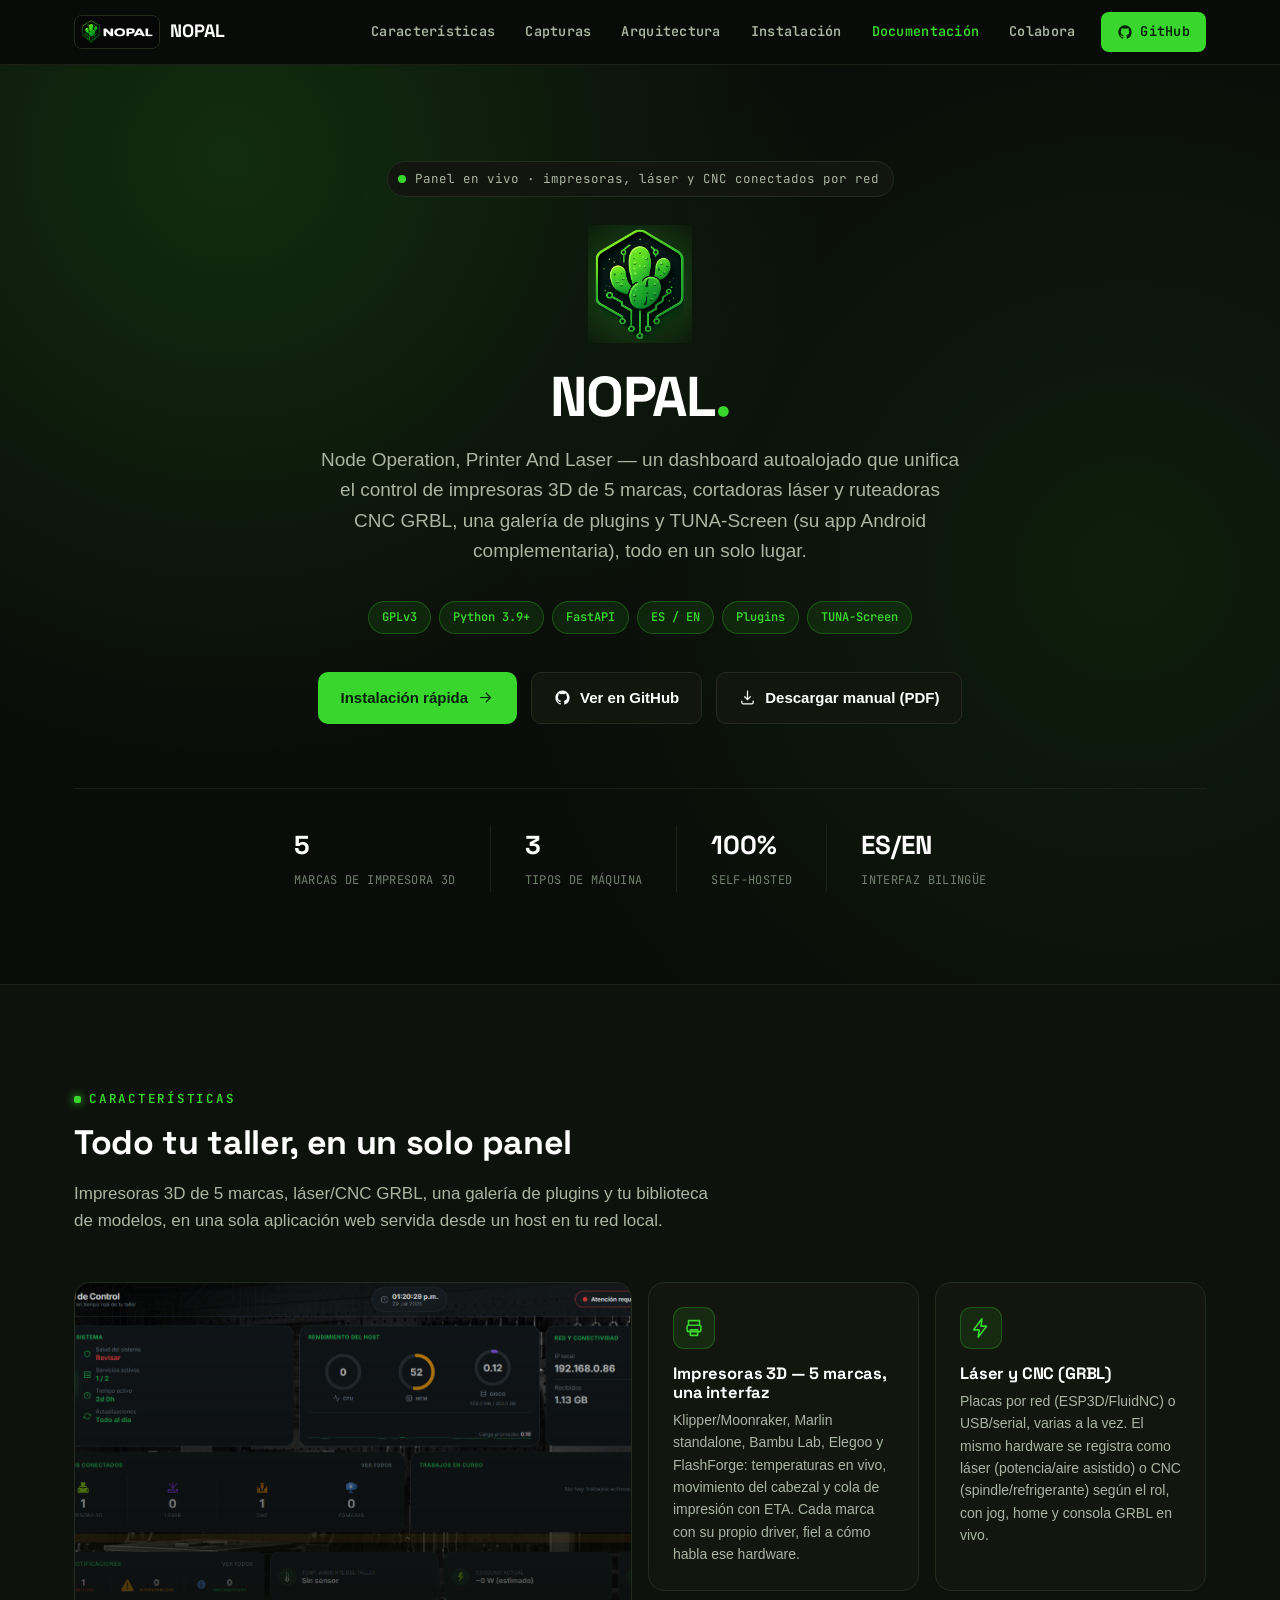
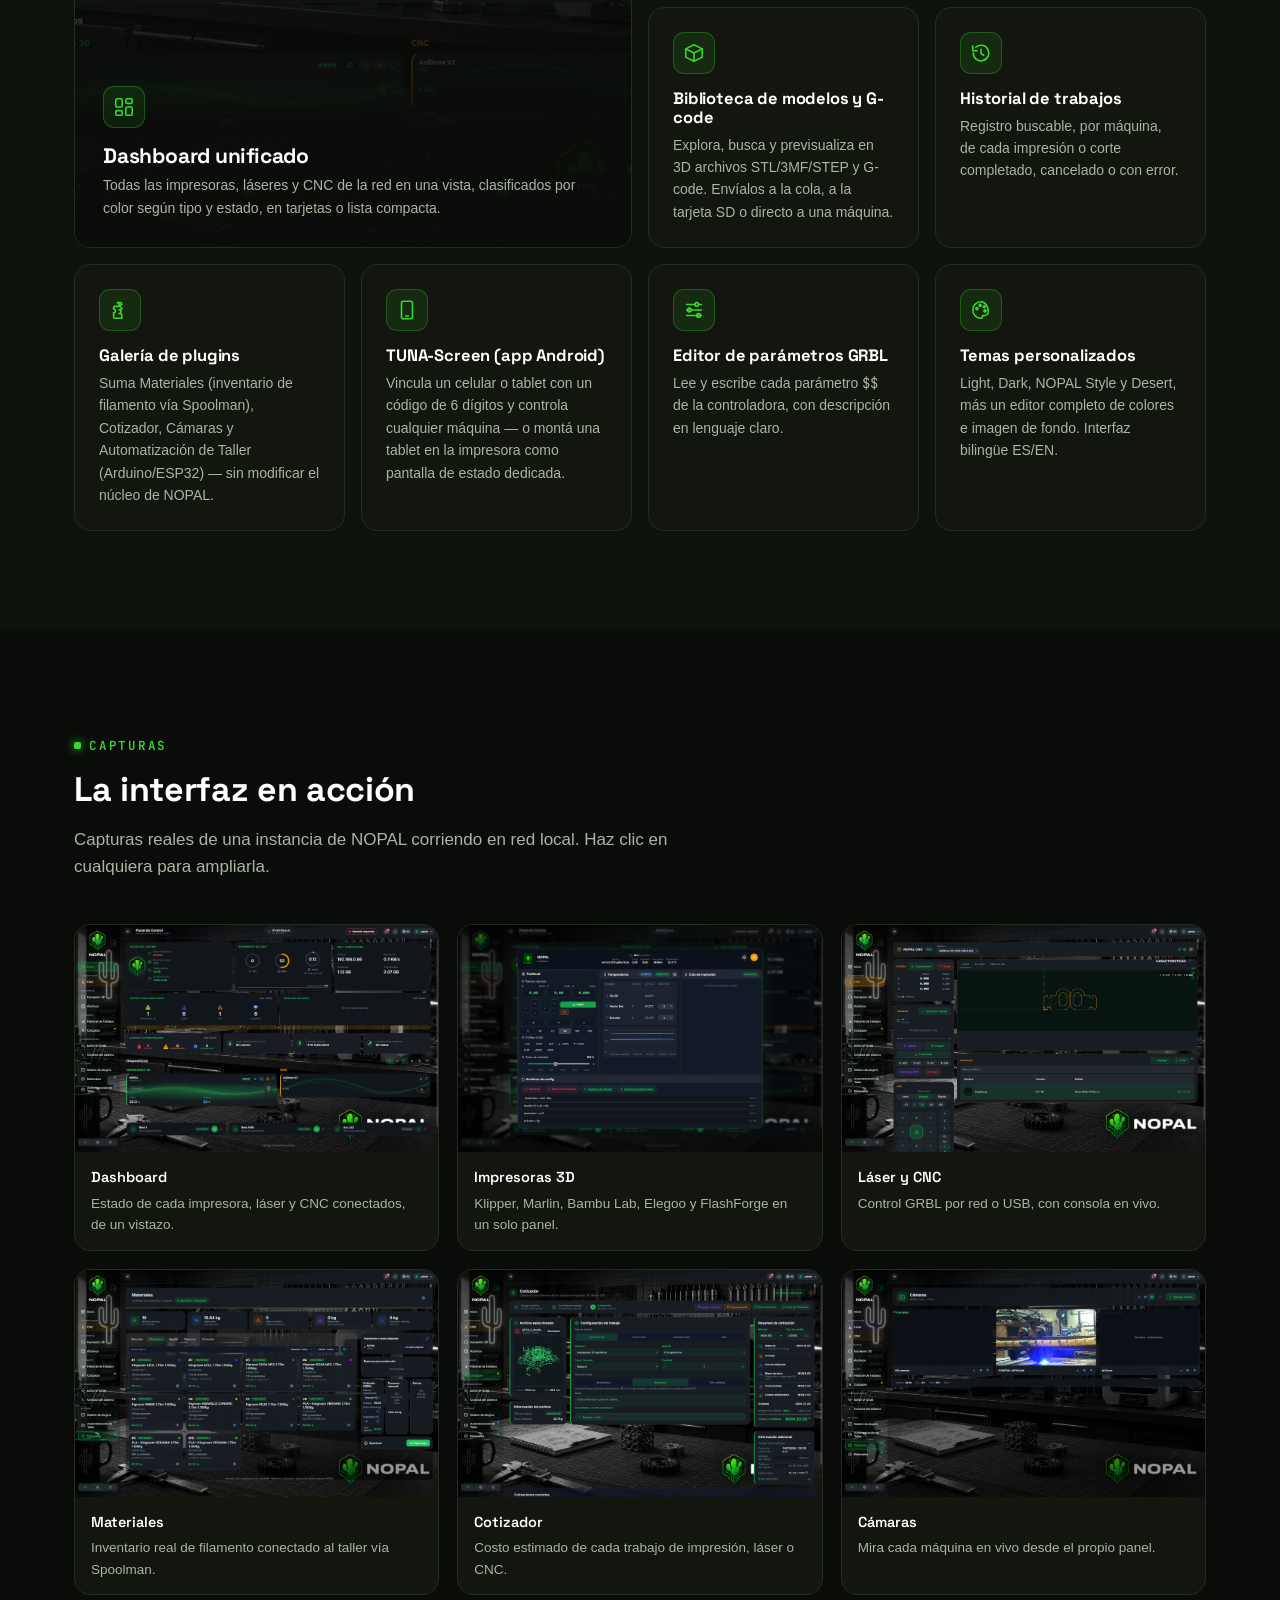
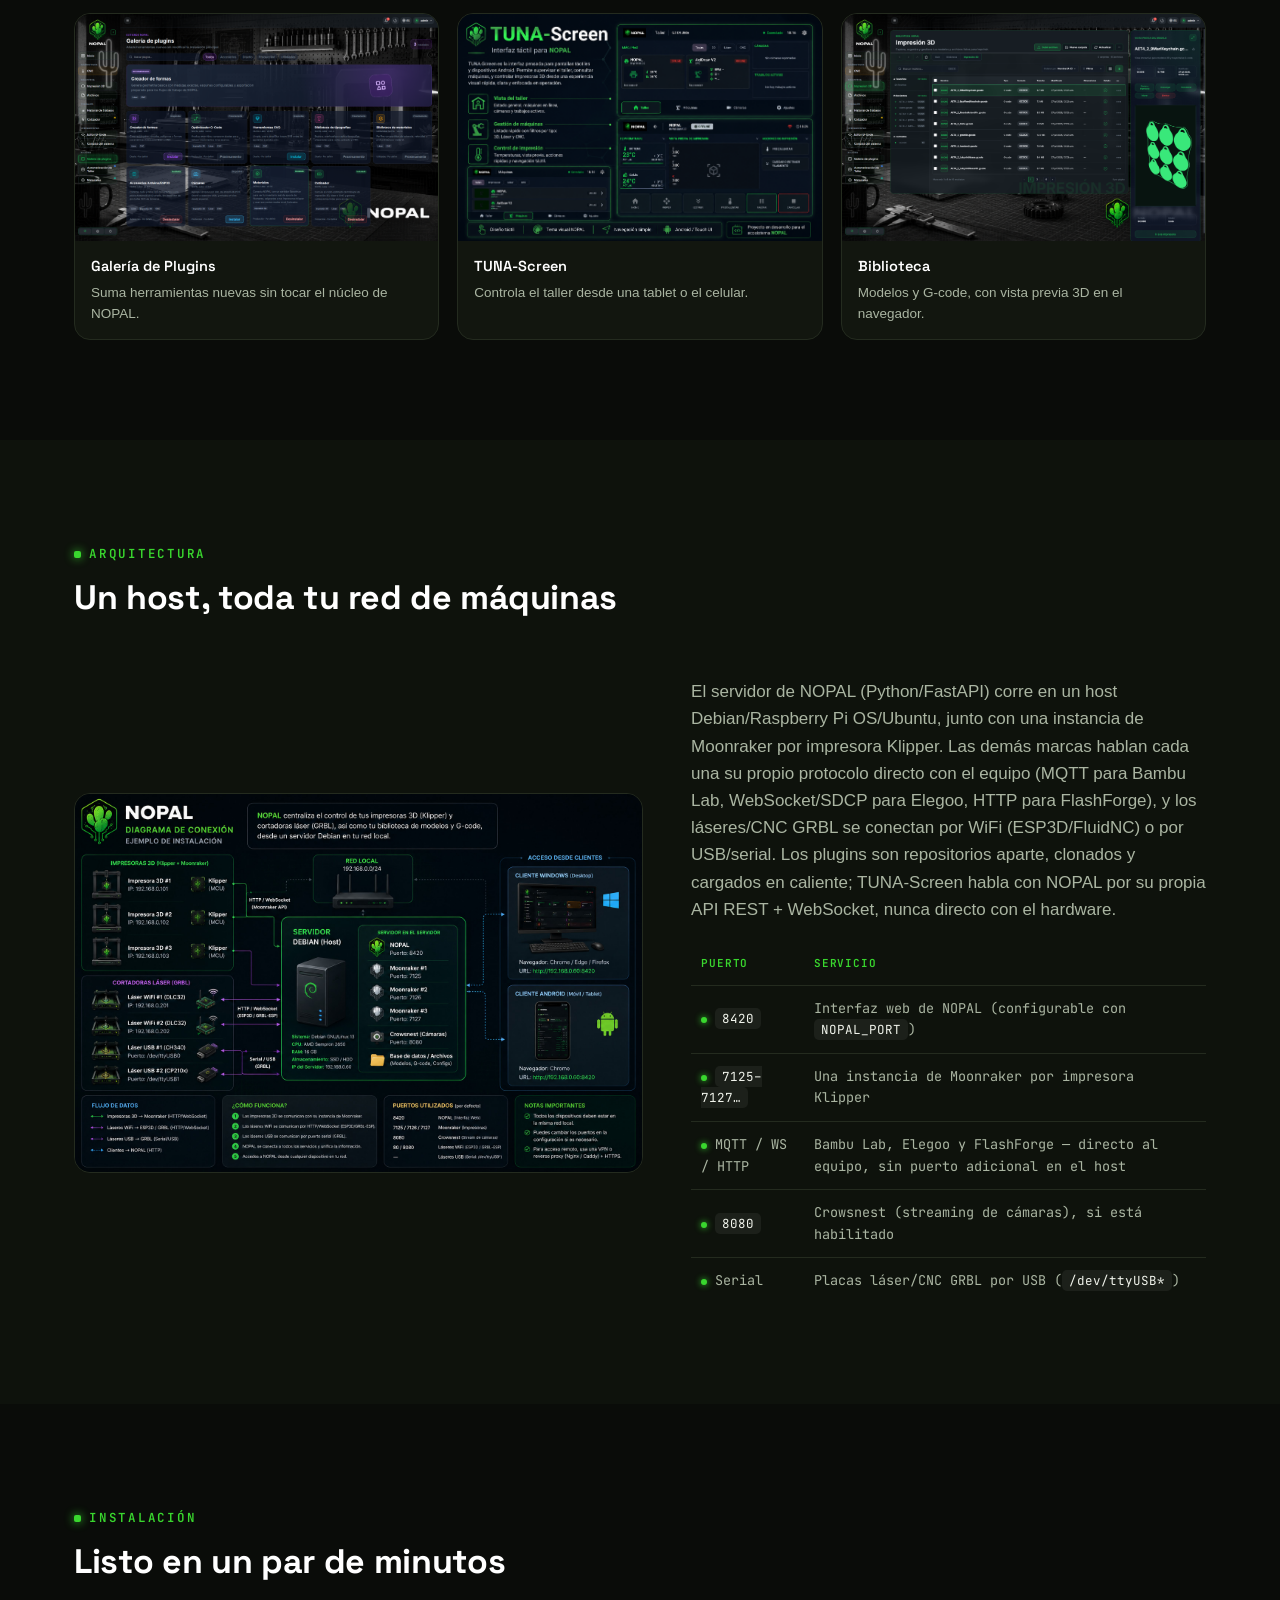
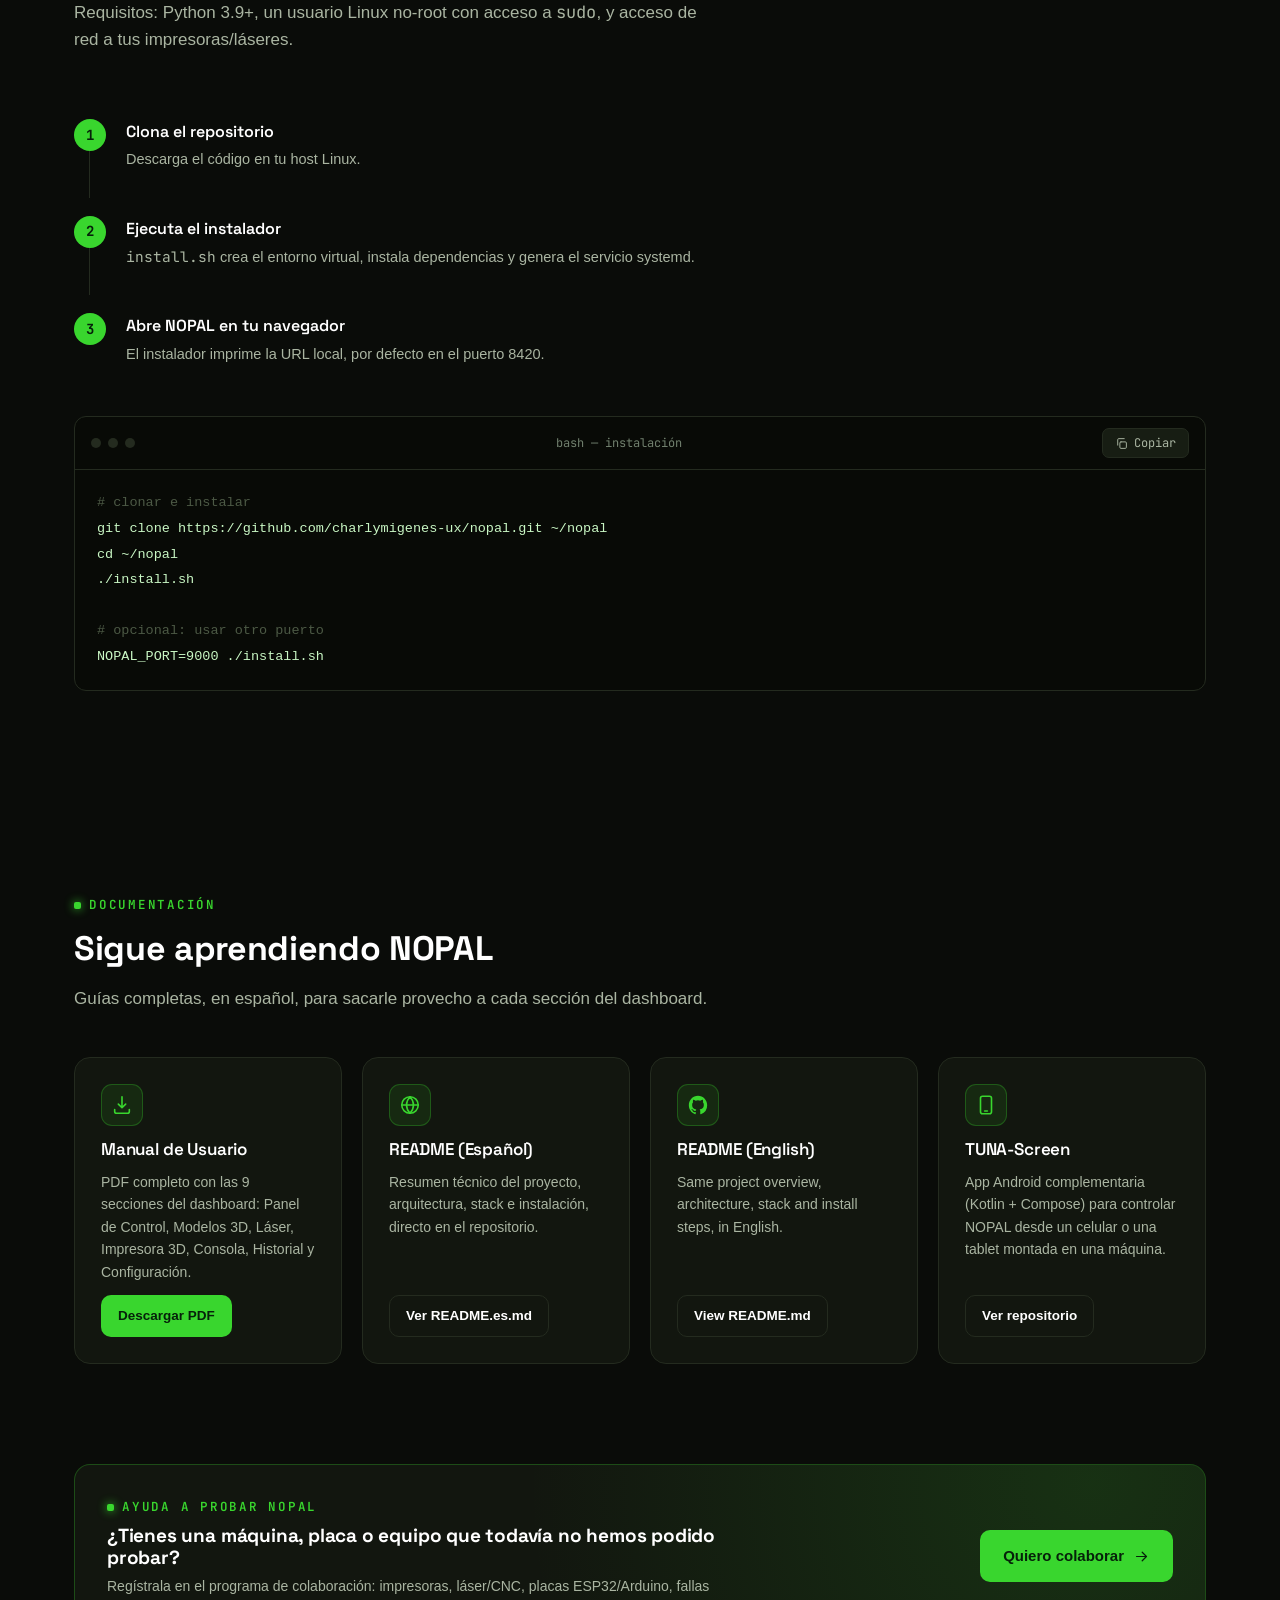
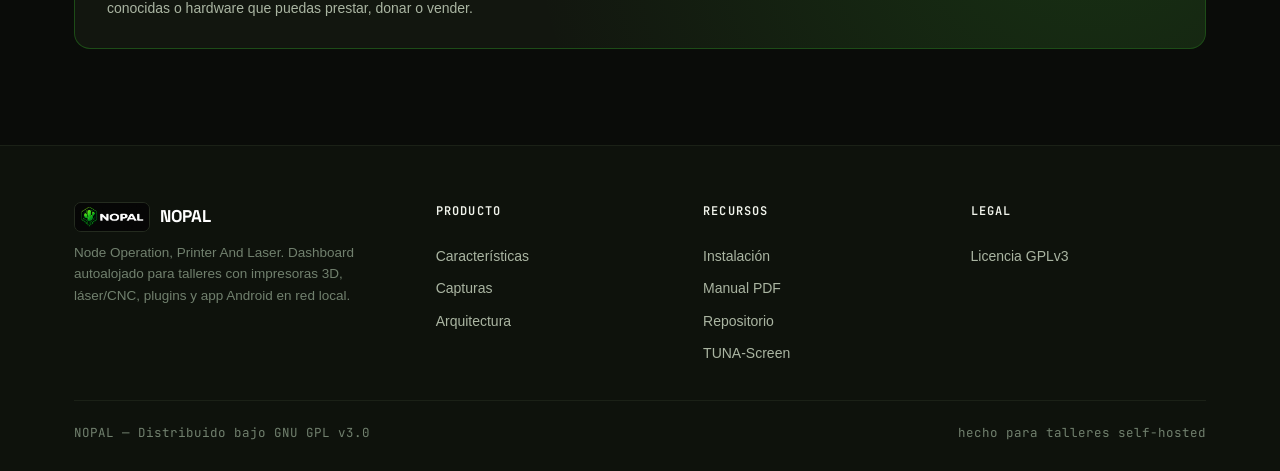
==== commit 78e706aa: "feat: agrega página pública de colaboración (/colabora) Nueva sección estática en docs/colabora/ par" ====
--- a/docs/index.html
+++ b/docs/index.html
@@ -349,6 +349,27 @@
   .dcard p{color:var(--text-dim);font-size:14px;margin:0;flex:1;}
   .dcard a.btn{align-self:flex-start;padding:9px 16px;font-size:13.5px;}
 
+  /* COLABORA CTA */
+  .collab-cta{padding:0 0 96px;}
+  .collab-banner{
+    display:flex;align-items:center;justify-content:space-between;gap:24px;flex-wrap:wrap;
+    background:var(--surface);border:1px solid var(--green-line);border-radius:var(--radius);
+    padding:28px 32px;position:relative;overflow:hidden;
+  }
+  .collab-banner::before{
+    content:"";position:absolute;inset:0;
+    background:radial-gradient(circle at 90% 10%, rgba(57,214,46,0.14), transparent 55%);
+    pointer-events:none;
+  }
+  .collab-banner .ct{position:relative;z-index:1;max-width:640px;}
+  .collab-banner .eyebrow{margin-bottom:8px;}
+  .collab-banner h3{font-family:var(--font-head);font-size:19px;color:#fff;margin:0 0 6px;}
+  .collab-banner p{color:var(--text-dim);font-size:14px;margin:0;}
+  .collab-banner .btn{position:relative;z-index:1;flex:none;}
+  @media (max-width:640px){
+    .collab-banner{padding:24px;}
+  }
+
   footer{
     border-top:1px solid var(--border-soft);padding:56px 0 28px;
     color:var(--text-dim);font-size:13.5px;background:var(--ink-soft);
@@ -445,6 +466,7 @@
       <a href="#arquitectura">Arquitectura</a>
       <a href="#instalacion">Instalación</a>
       <a href="#documentacion">Documentación</a>
+      <a href="./colabora/">Colabora</a>
       <a class="cta" href="https://github.com/charlymigenes-ux/nopal" target="_blank" rel="noopener">
         <svg class="ic" style="width:16px;height:16px;"><use href="#i-github"/></svg>
         GitHub
@@ -683,6 +705,19 @@
     </div>
   </div>
 </section>
+
+<section class="collab-cta">
+  <div class="wrap">
+    <div class="collab-banner reveal">
+      <div class="ct">
+        <div class="eyebrow">Ayuda a probar NOPAL</div>
+        <h3>¿Tienes una máquina, placa o equipo que todavía no hemos podido probar?</h3>
+        <p>Regístrala en el programa de colaboración: impresoras, láser/CNC, placas ESP32/Arduino, fallas conocidas o hardware que puedas prestar, donar o vender.</p>
+      </div>
+      <a class="btn btn-primary" href="./colabora/">Quiero colaborar <svg class="ic"><use href="#i-arrow"/></svg></a>
+    </div>
+  </div>
+</section>
 </main>
 
 <footer>
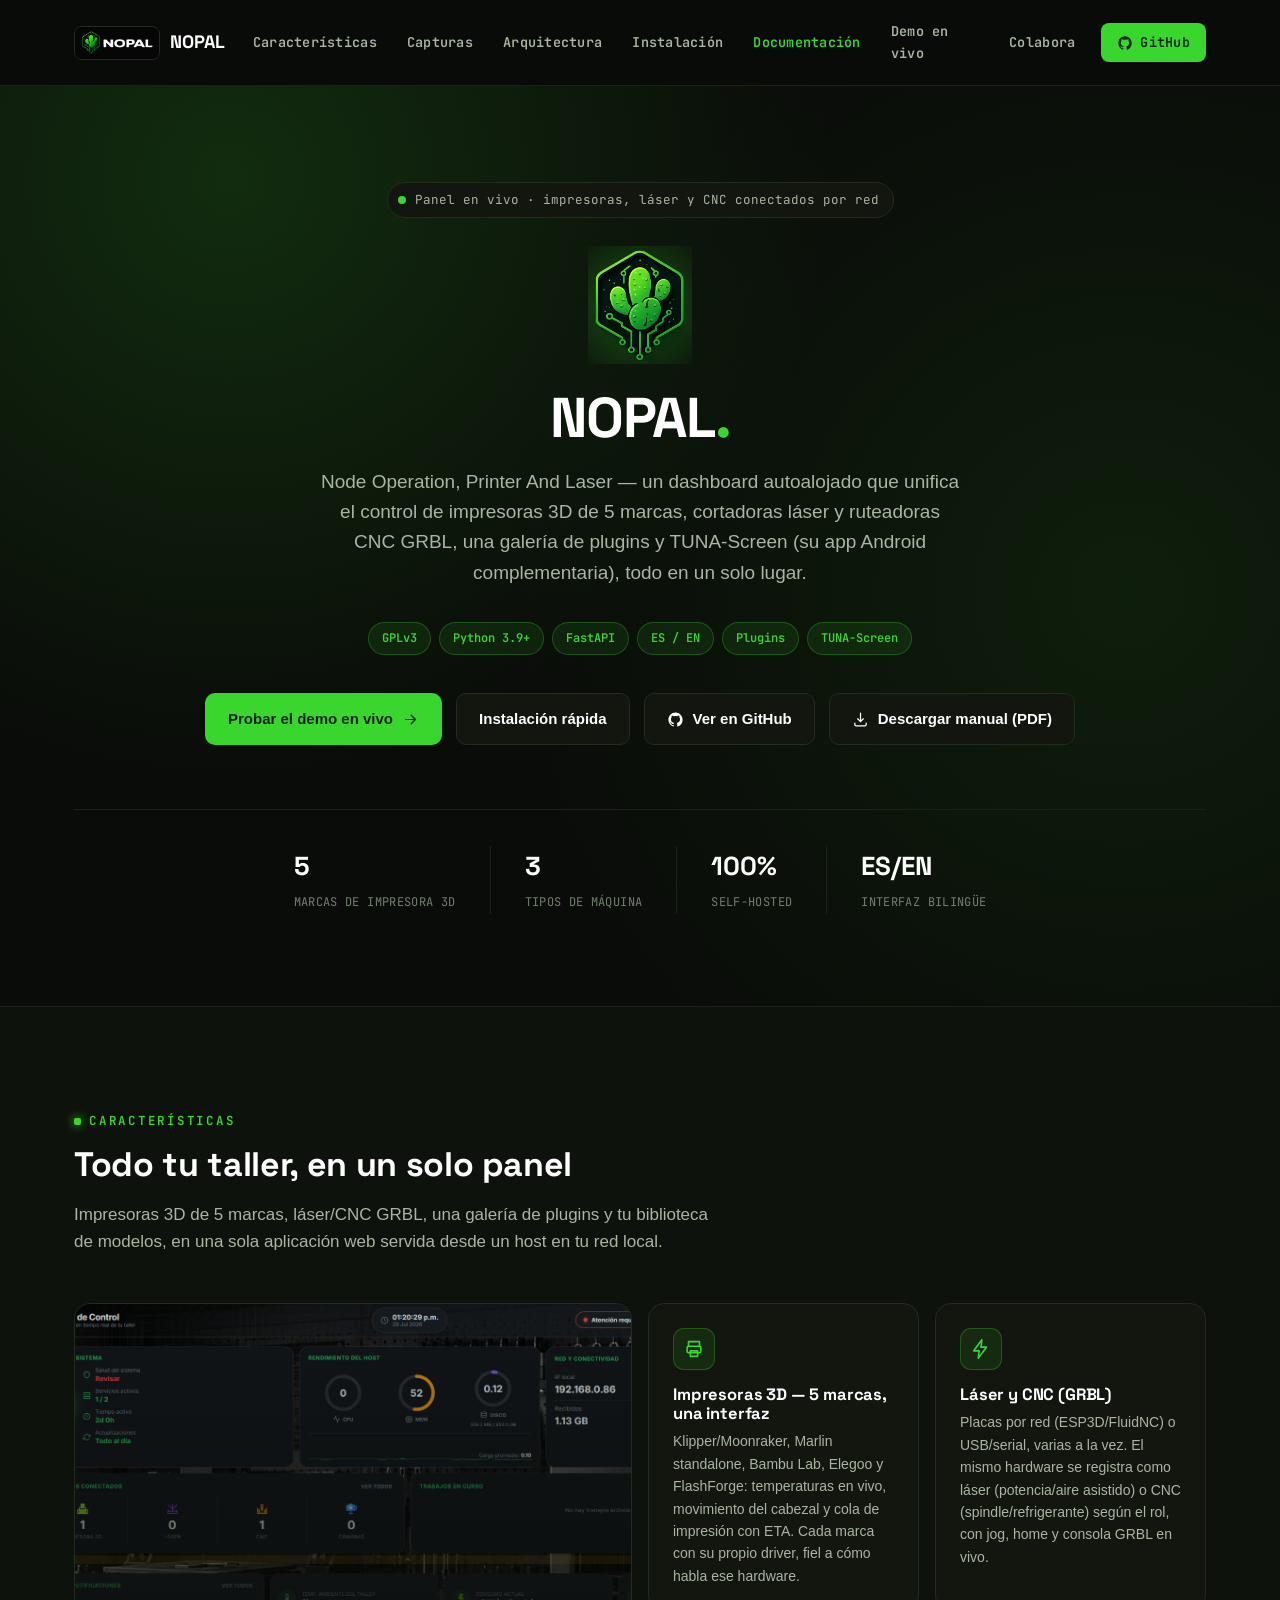
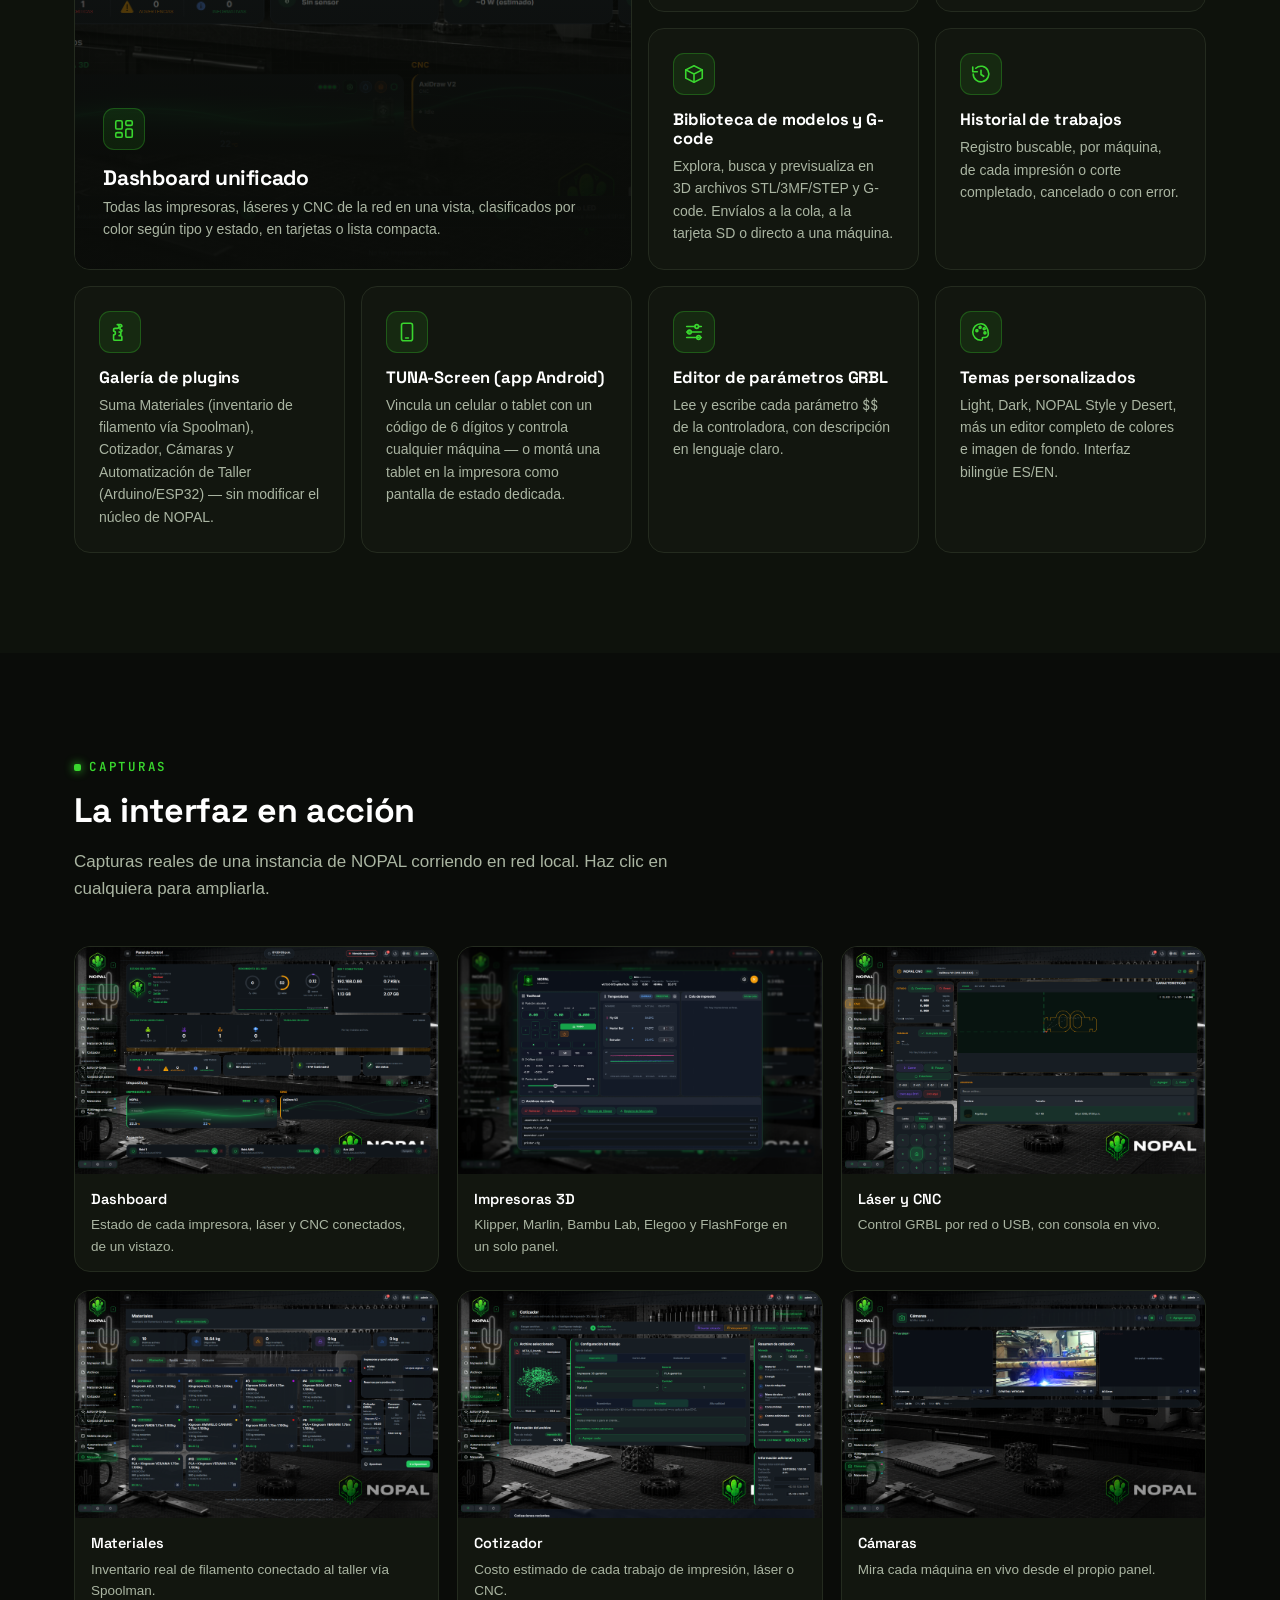
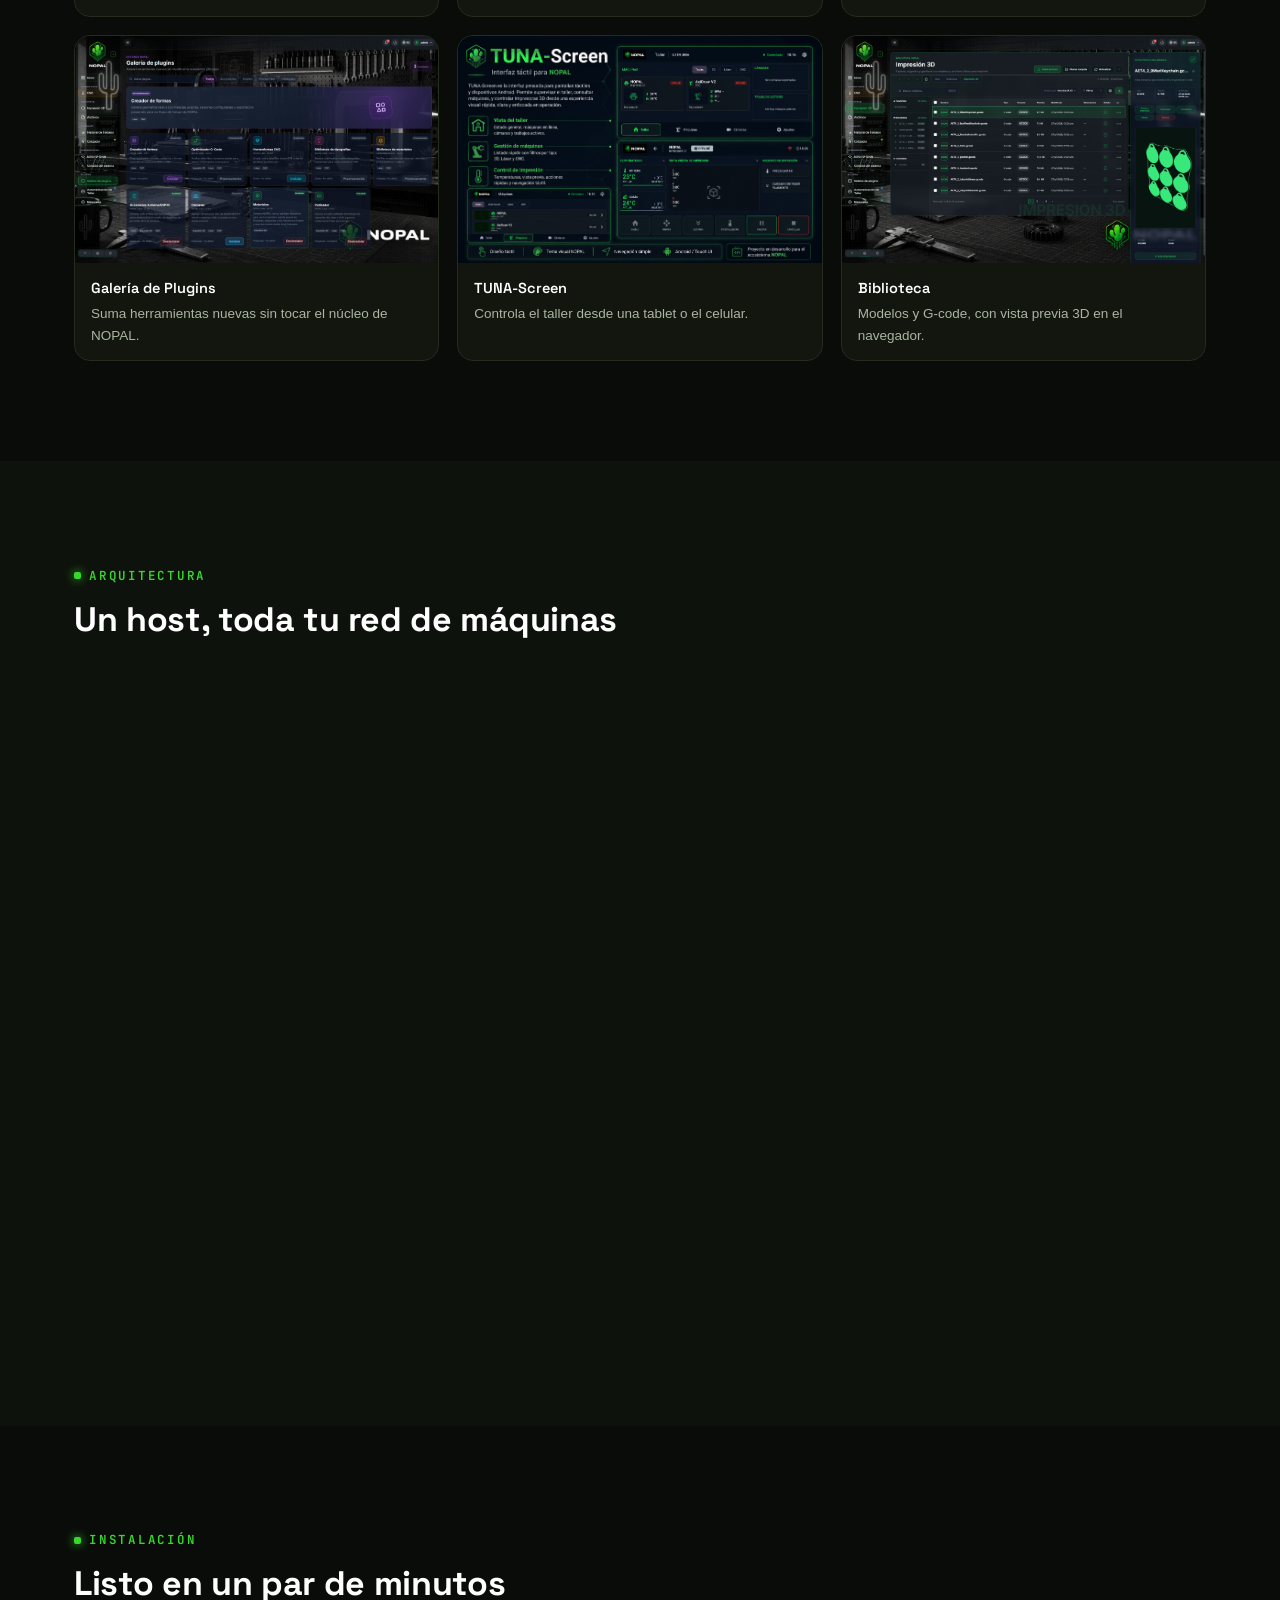
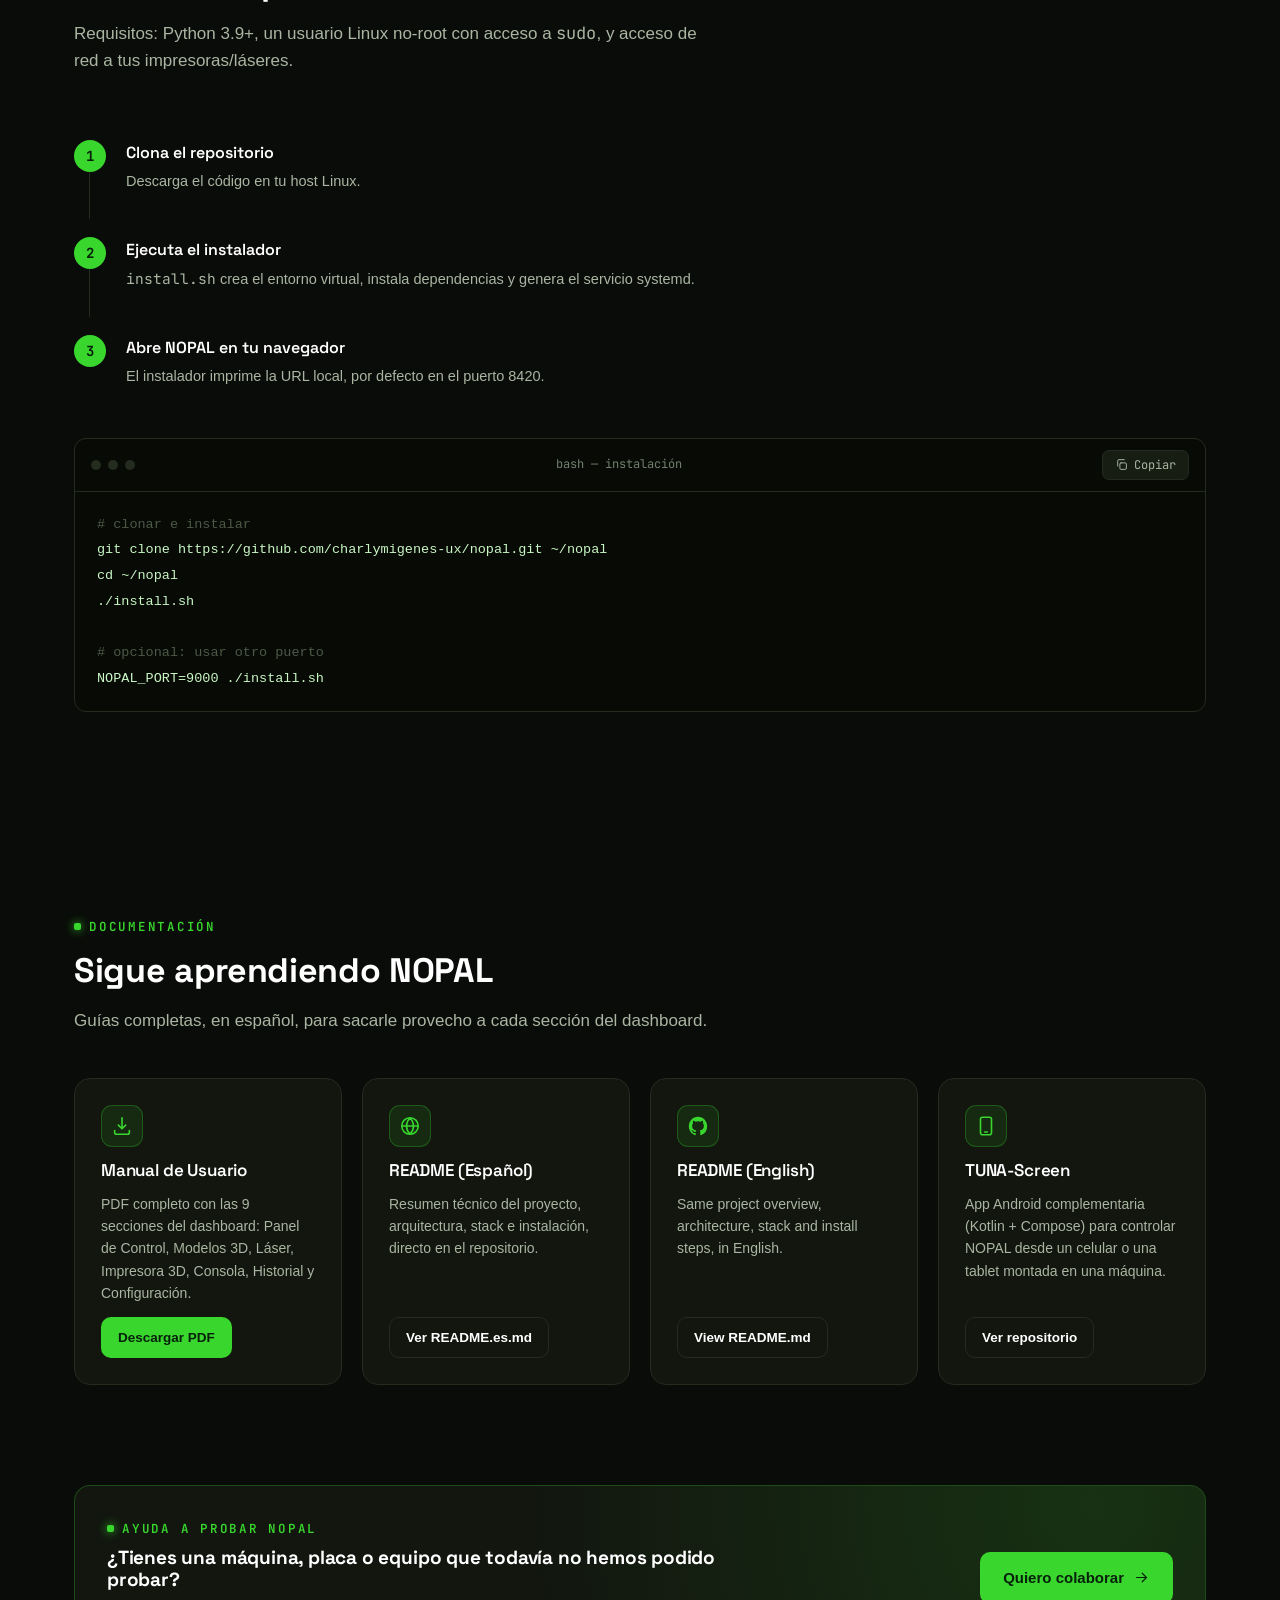
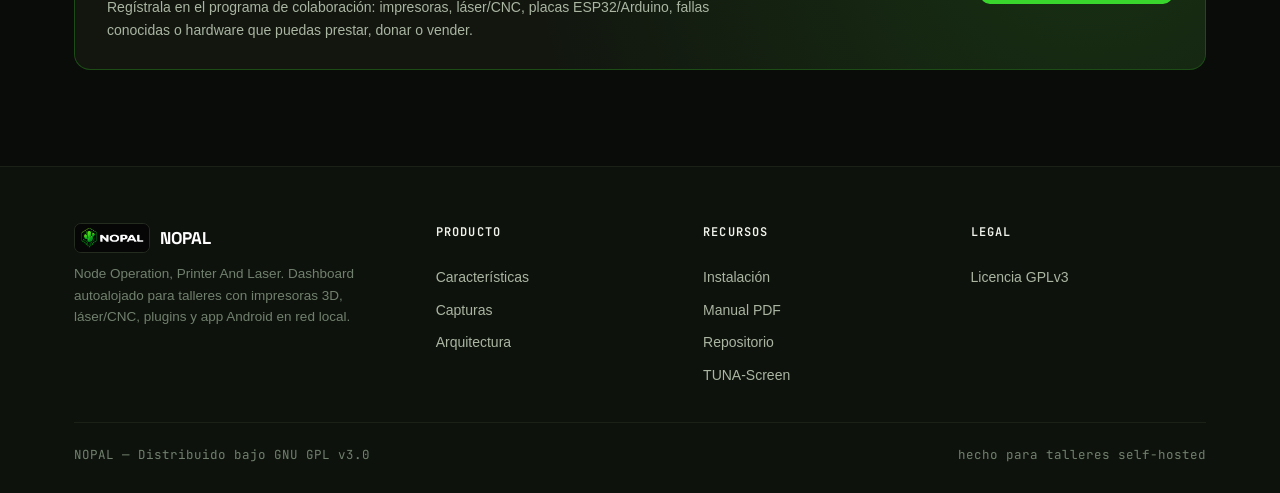
==== commit 0c000415: "docs: enlaza el Live Demo y unifica el apoyo en Ko-fi El demo publicado en charlymigenes-ux.github.i" ====
--- a/docs/index.html
+++ b/docs/index.html
@@ -466,6 +466,7 @@
       <a href="#arquitectura">Arquitectura</a>
       <a href="#instalacion">Instalación</a>
       <a href="#documentacion">Documentación</a>
+      <a href="https://charlymigenes-ux.github.io/nopal-demo/" target="_blank" rel="noopener">Demo en vivo</a>
       <a href="./colabora/">Colabora</a>
       <a class="cta" href="https://github.com/charlymigenes-ux/nopal" target="_blank" rel="noopener">
         <svg class="ic" style="width:16px;height:16px;"><use href="#i-github"/></svg>
@@ -493,7 +494,8 @@
       <span class="badge">TUNA-Screen</span>
     </div>
     <div class="btnrow">
-      <a class="btn btn-primary" href="#instalacion">Instalación rápida <svg class="ic"><use href="#i-arrow"/></svg></a>
+      <a class="btn btn-primary" href="https://charlymigenes-ux.github.io/nopal-demo/" target="_blank" rel="noopener">Probar el demo en vivo <svg class="ic"><use href="#i-arrow"/></svg></a>
+      <a class="btn btn-outline" href="#instalacion">Instalación rápida</a>
       <a class="btn btn-outline" href="https://github.com/charlymigenes-ux/nopal" target="_blank" rel="noopener"><svg class="ic"><use href="#i-github"/></svg> Ver en GitHub</a>
       <a class="btn btn-outline" href="manual/NOPAL_Manual_Usuario.pdf" target="_blank"><svg class="ic"><use href="#i-download"/></svg> Descargar manual (PDF)</a>
     </div>
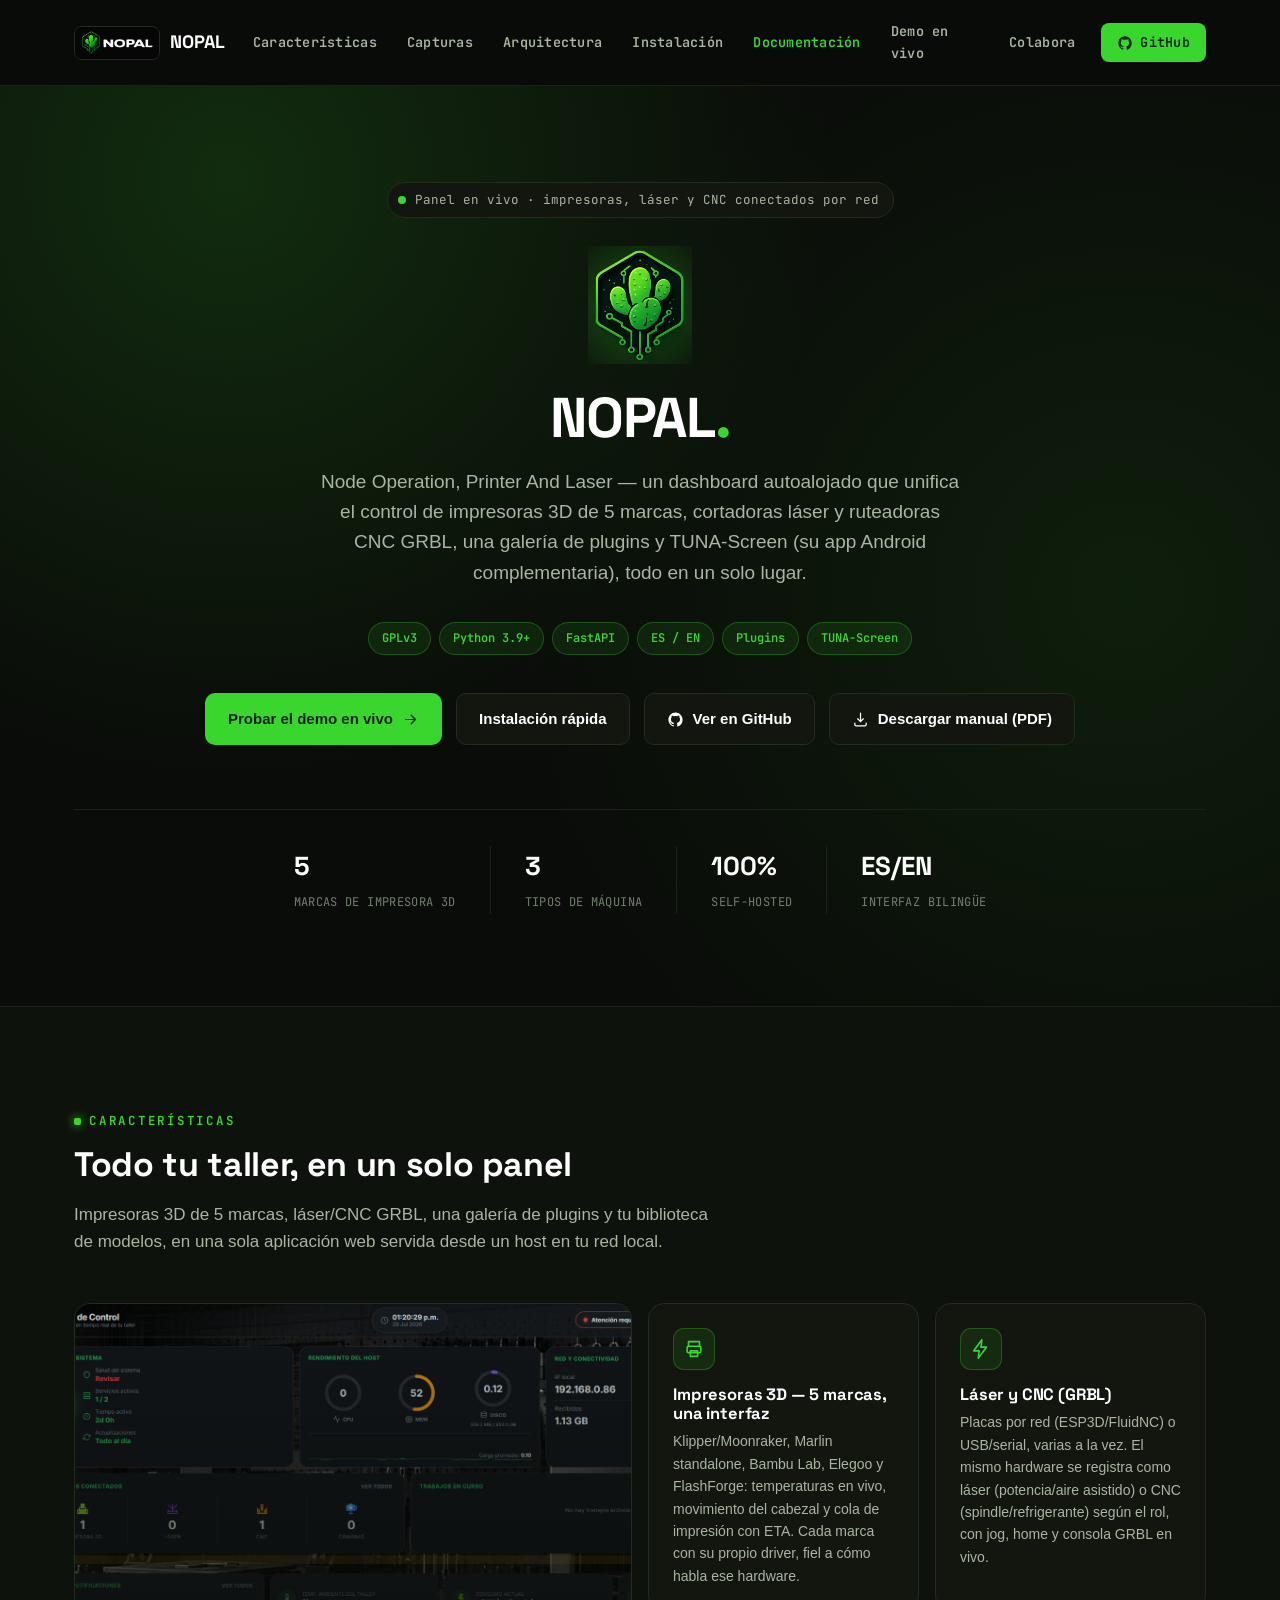
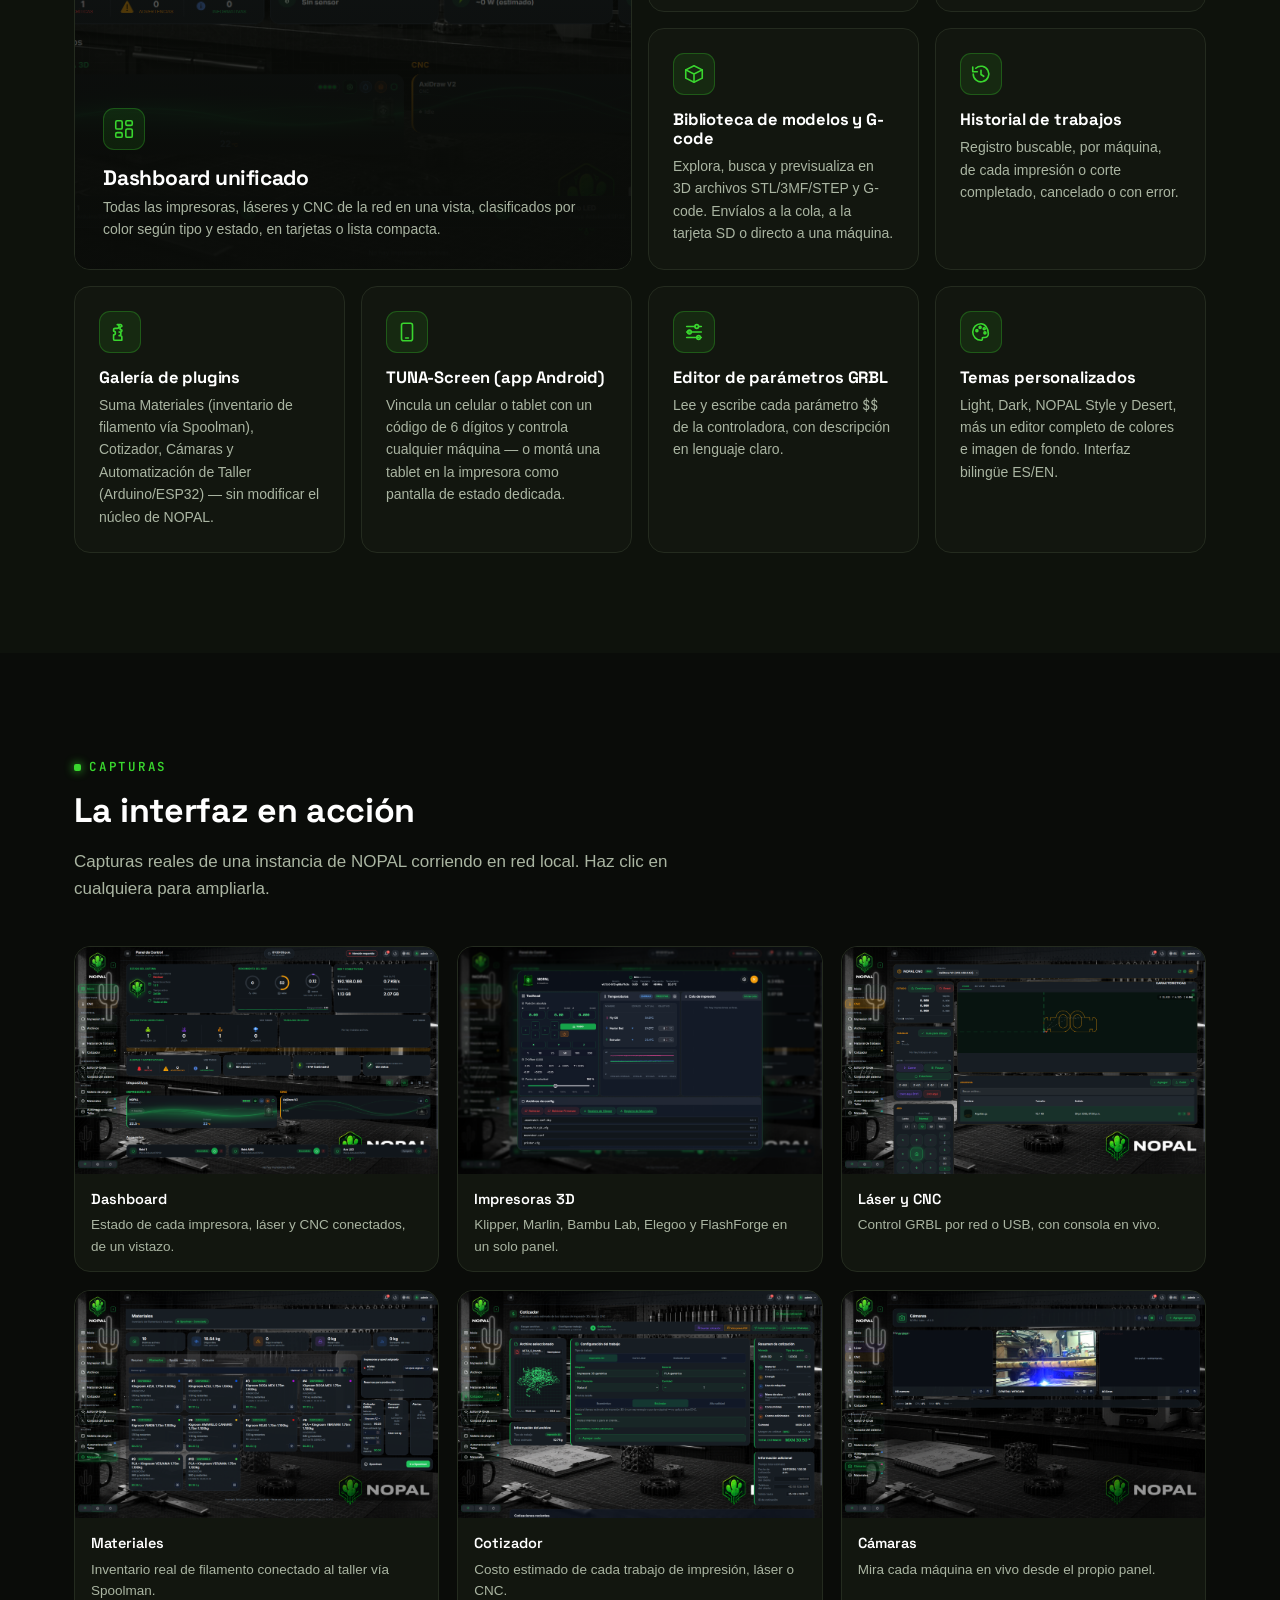
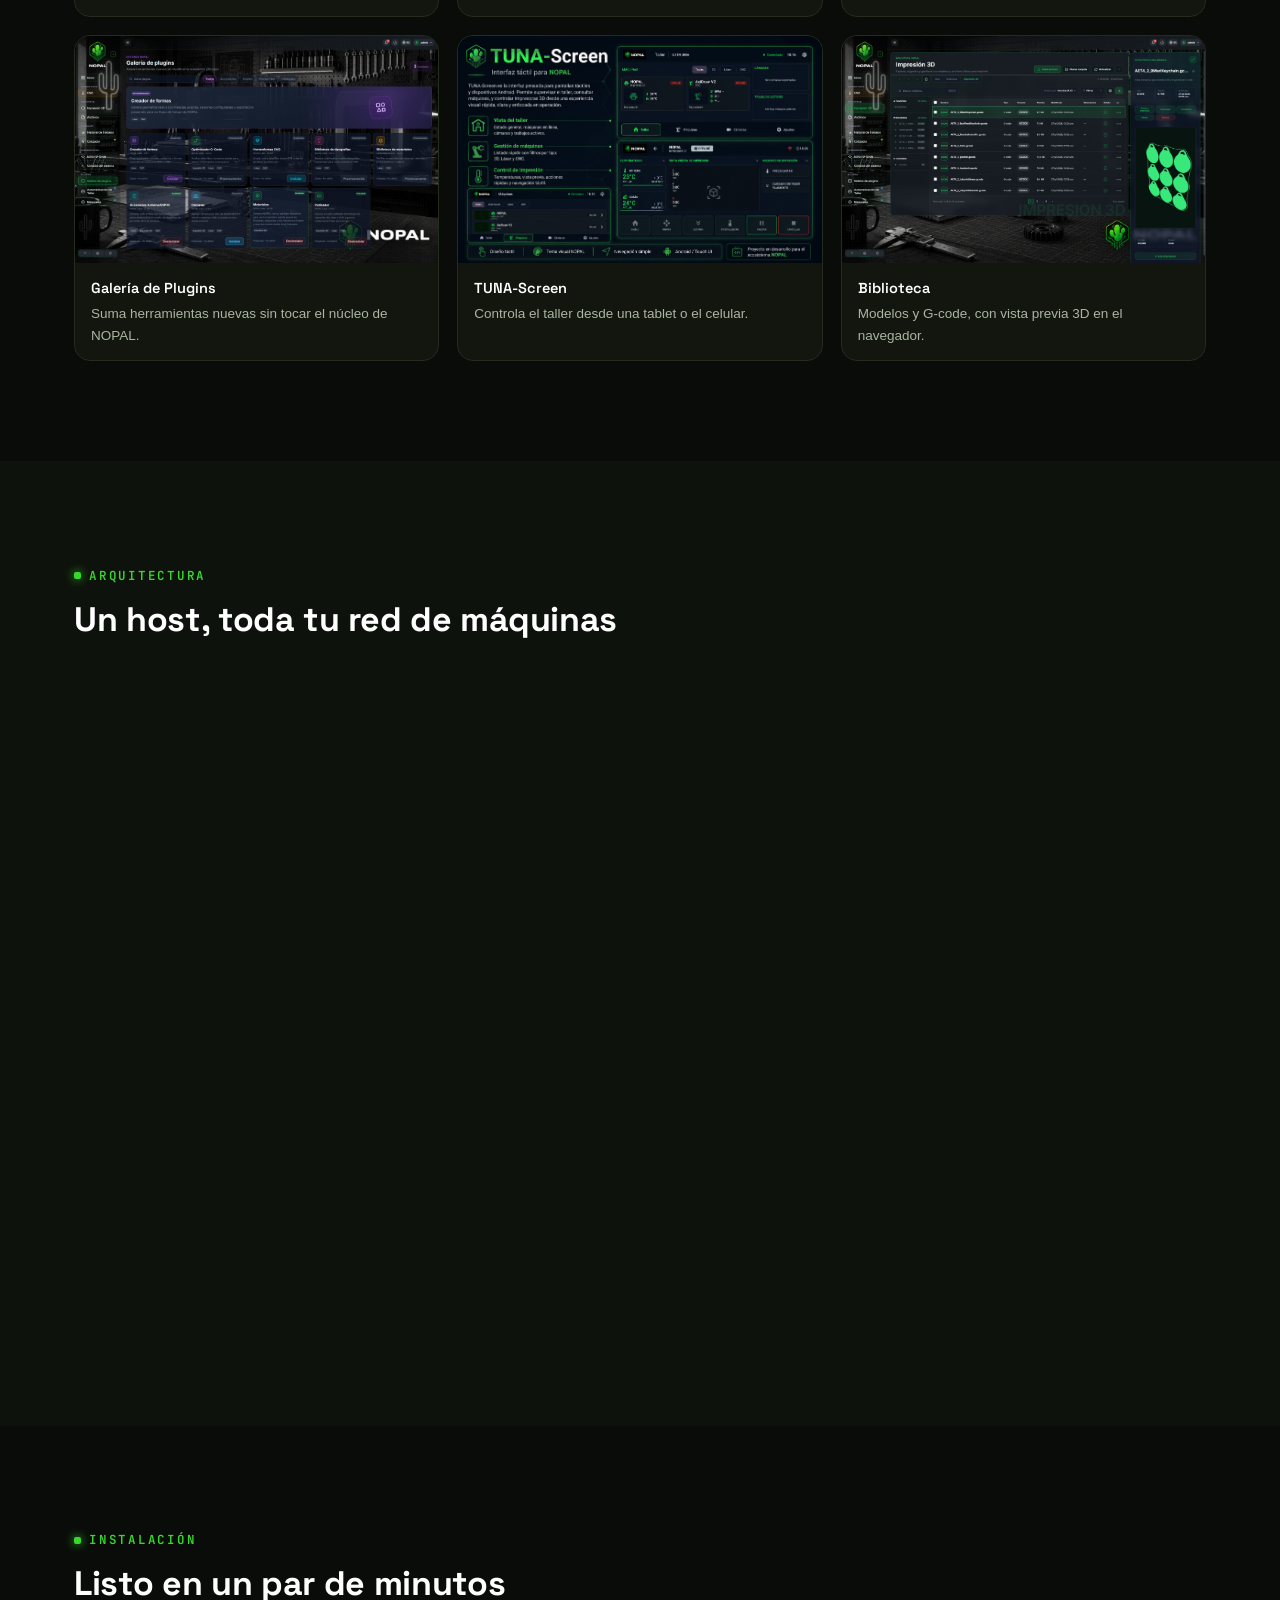
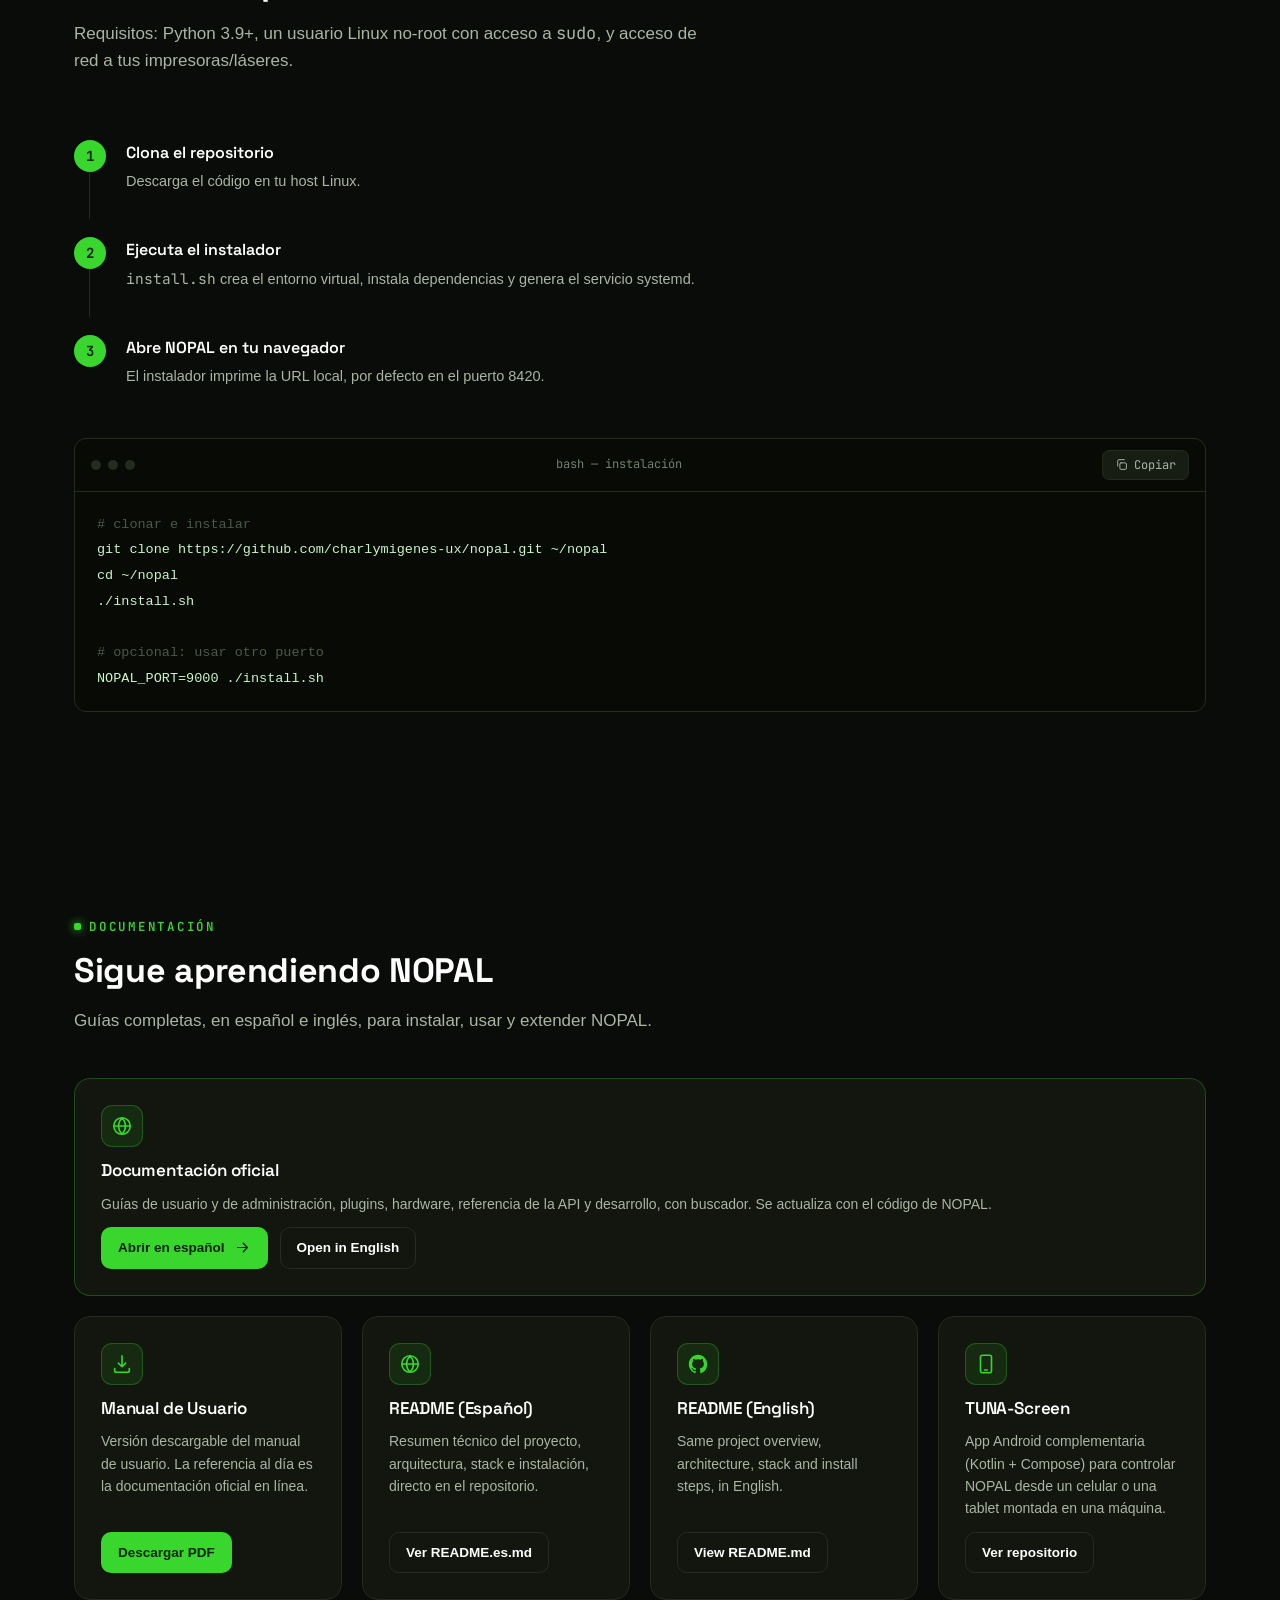
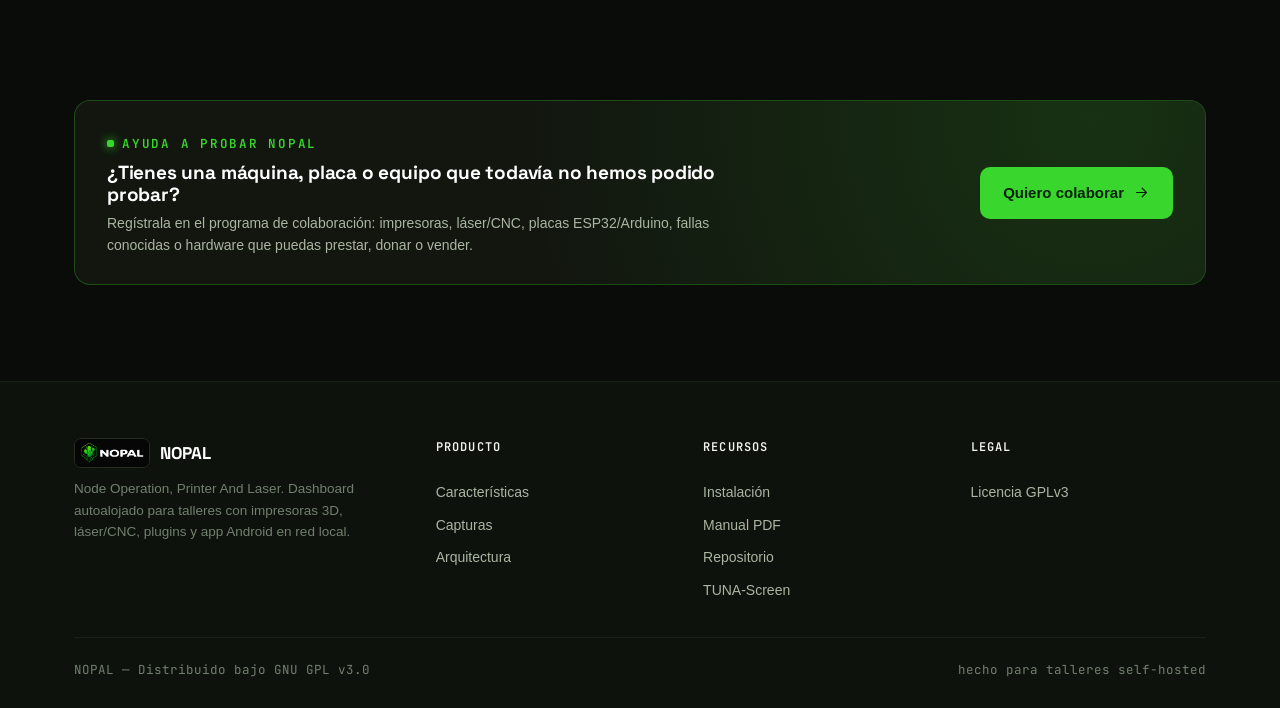
==== commit cea07f13: "web: tarjeta destacada con la documentación oficial (ES/EN) Enlaza a https://charlymigenes-ux.github" ====
--- a/docs/index.html
+++ b/docs/index.html
@@ -348,6 +348,8 @@
   .dcard h3{color:#fff;font-family:var(--font-head);font-size:17px;margin:0;font-weight:600;}
   .dcard p{color:var(--text-dim);font-size:14px;margin:0;flex:1;}
   .dcard a.btn{align-self:flex-start;padding:9px 16px;font-size:13.5px;}
+  .dcard-featured{grid-column:1/-1;border-color:var(--green-line);}
+  .dcard-featured .dcard-actions{display:flex;flex-wrap:wrap;gap:12px;}
 
   /* COLABORA CTA */
   .collab-cta{padding:0 0 96px;}
@@ -678,12 +680,21 @@
   <div class="wrap">
     <div class="eyebrow">Documentación</div>
     <h2>Sigue aprendiendo NOPAL</h2>
-    <p class="lead">Guías completas, en español, para sacarle provecho a cada sección del dashboard.</p>
+    <p class="lead">Guías completas, en español e inglés, para instalar, usar y extender NOPAL.</p>
     <div class="grid-docs">
+      <div class="dcard dcard-featured reveal">
+        <div class="ficon"><svg class="ic"><use href="#i-globe"/></svg></div>
+        <h3>Documentación oficial</h3>
+        <p>Guías de usuario y de administración, plugins, hardware, referencia de la API y desarrollo, con buscador. Se actualiza con el código de NOPAL.</p>
+        <div class="dcard-actions">
+          <a class="btn btn-primary" href="https://charlymigenes-ux.github.io/nopal-docs/" target="_blank" rel="noopener">Abrir en español <svg class="ic"><use href="#i-arrow"/></svg></a>
+          <a class="btn btn-outline" href="https://charlymigenes-ux.github.io/nopal-docs/en/" target="_blank" rel="noopener">Open in English</a>
+        </div>
+      </div>
       <div class="dcard reveal">
         <div class="ficon"><svg class="ic"><use href="#i-download"/></svg></div>
         <h3>Manual de Usuario</h3>
-        <p>PDF completo con las 9 secciones del dashboard: Panel de Control, Modelos 3D, Láser, Impresora 3D, Consola, Historial y Configuración.</p>
+        <p>Versión descargable del manual de usuario. La referencia al día es la documentación oficial en línea.</p>
         <a class="btn btn-primary" href="manual/NOPAL_Manual_Usuario.pdf" target="_blank">Descargar PDF</a>
       </div>
       <div class="dcard reveal">
